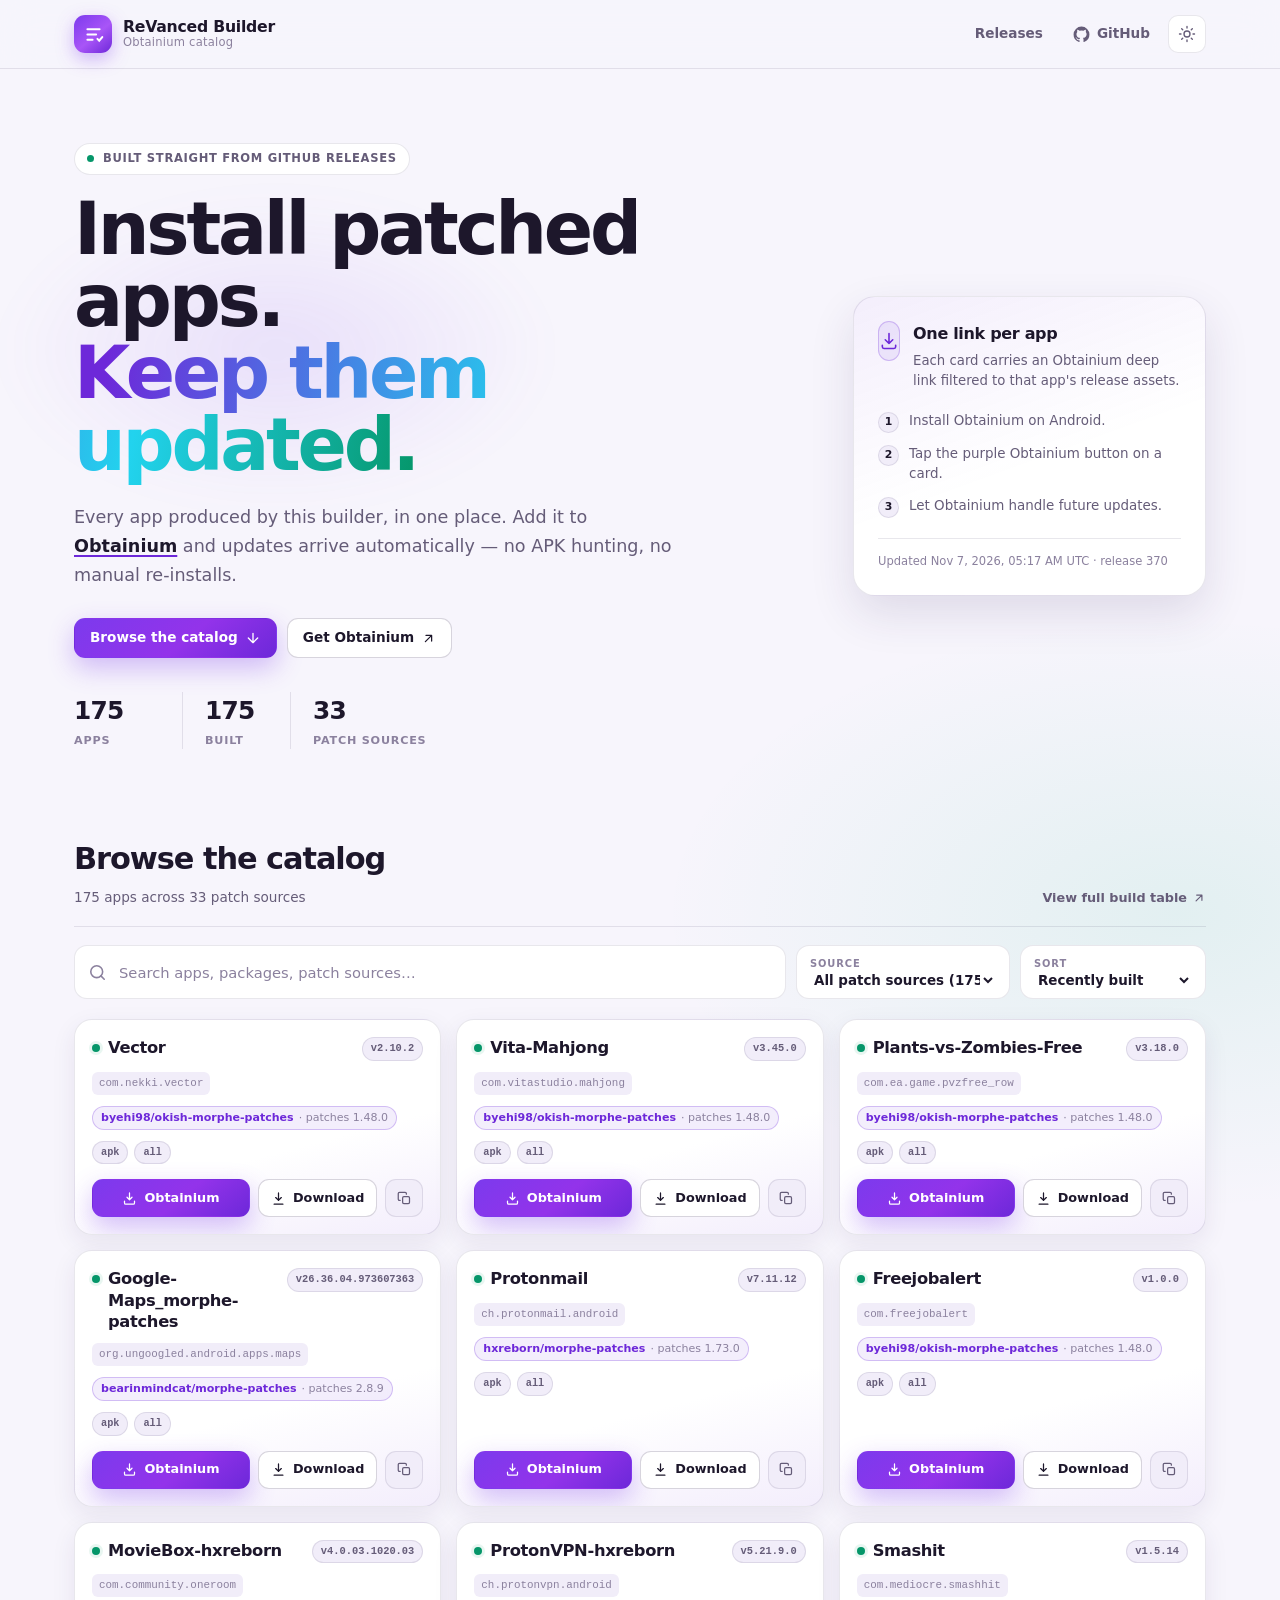
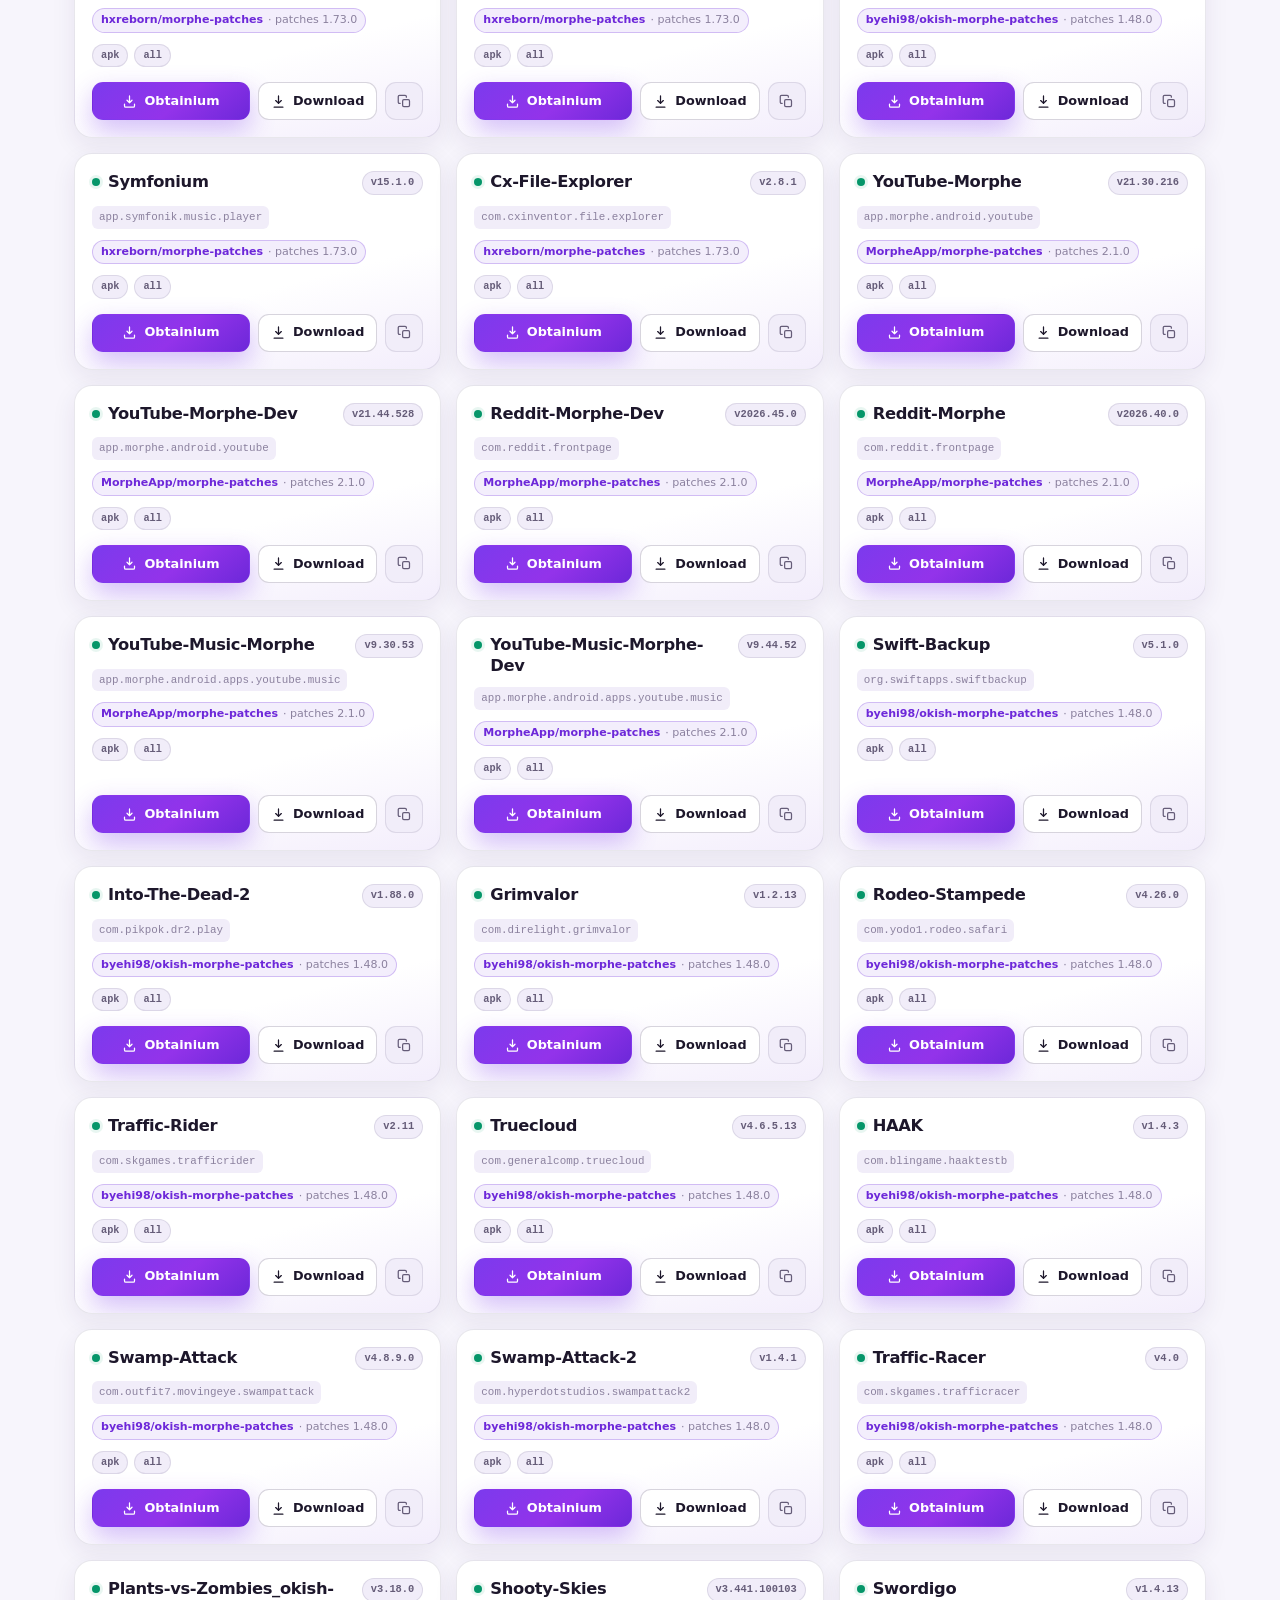
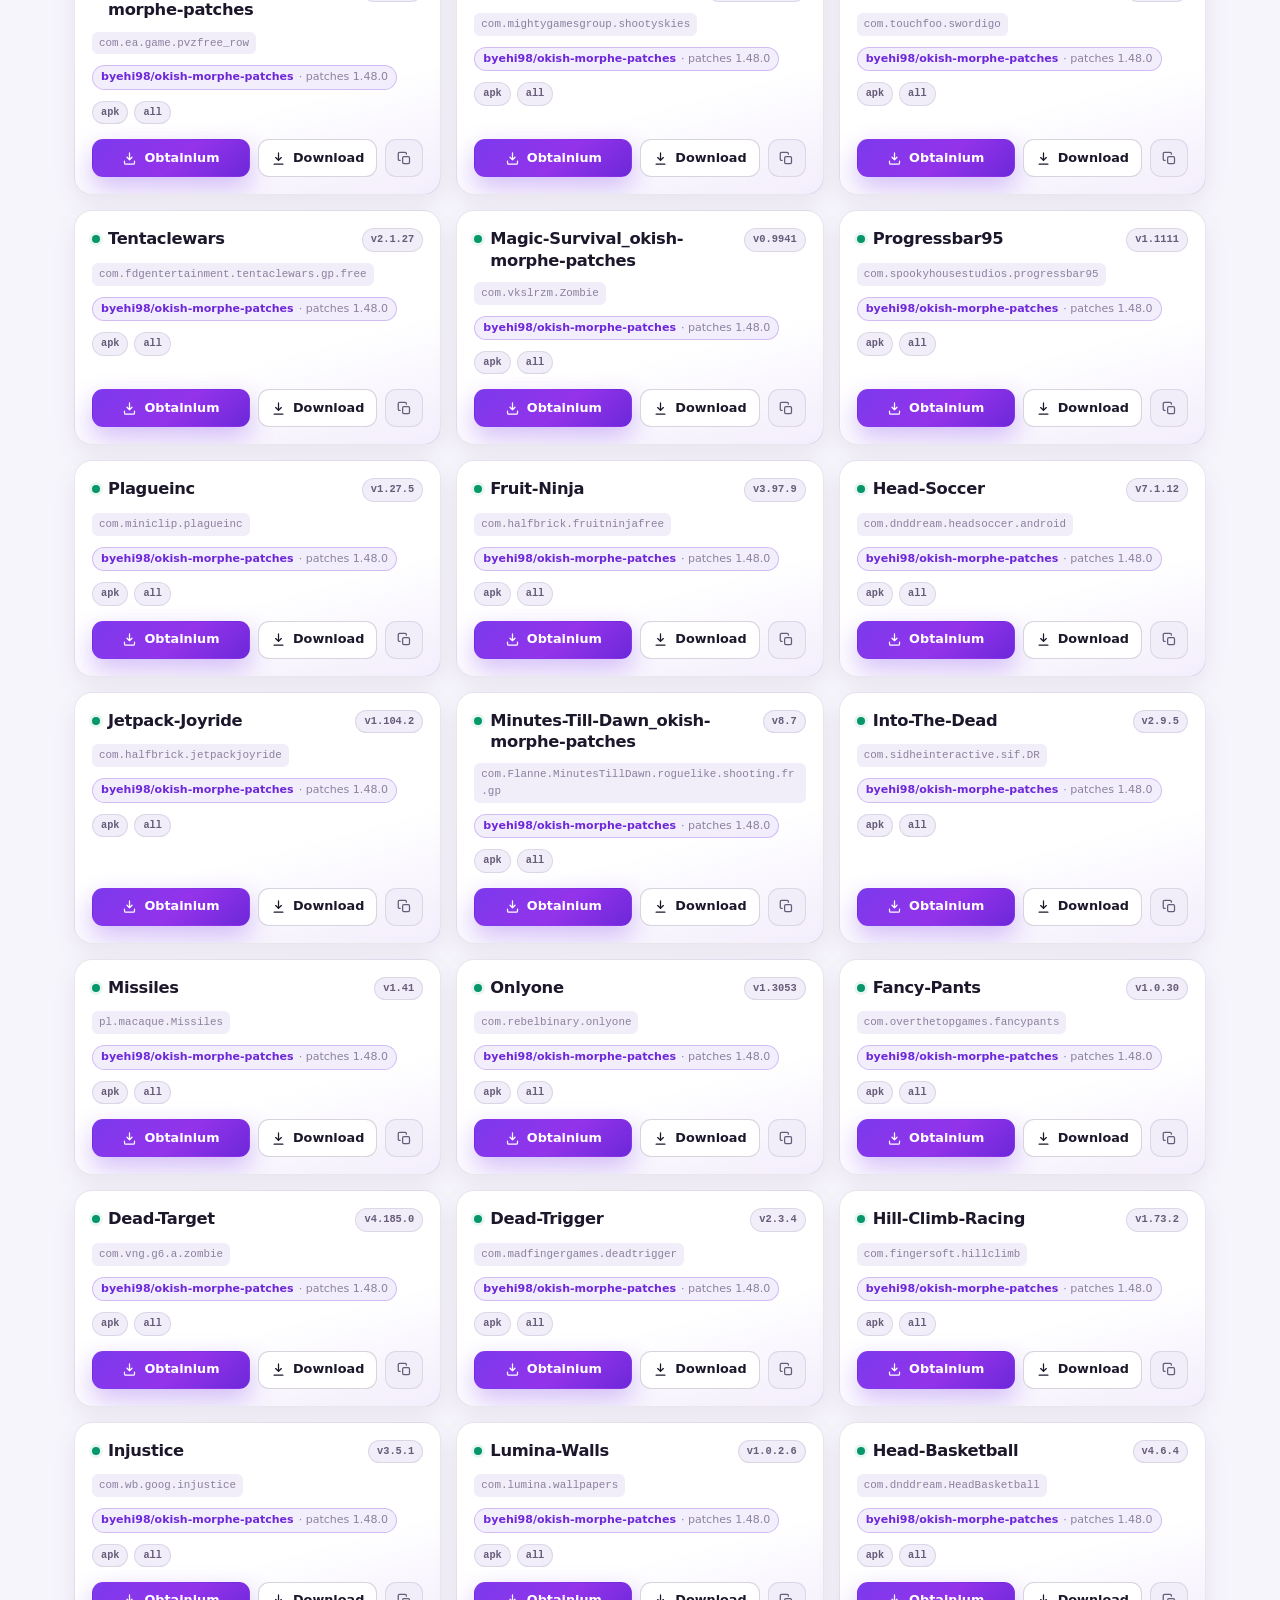
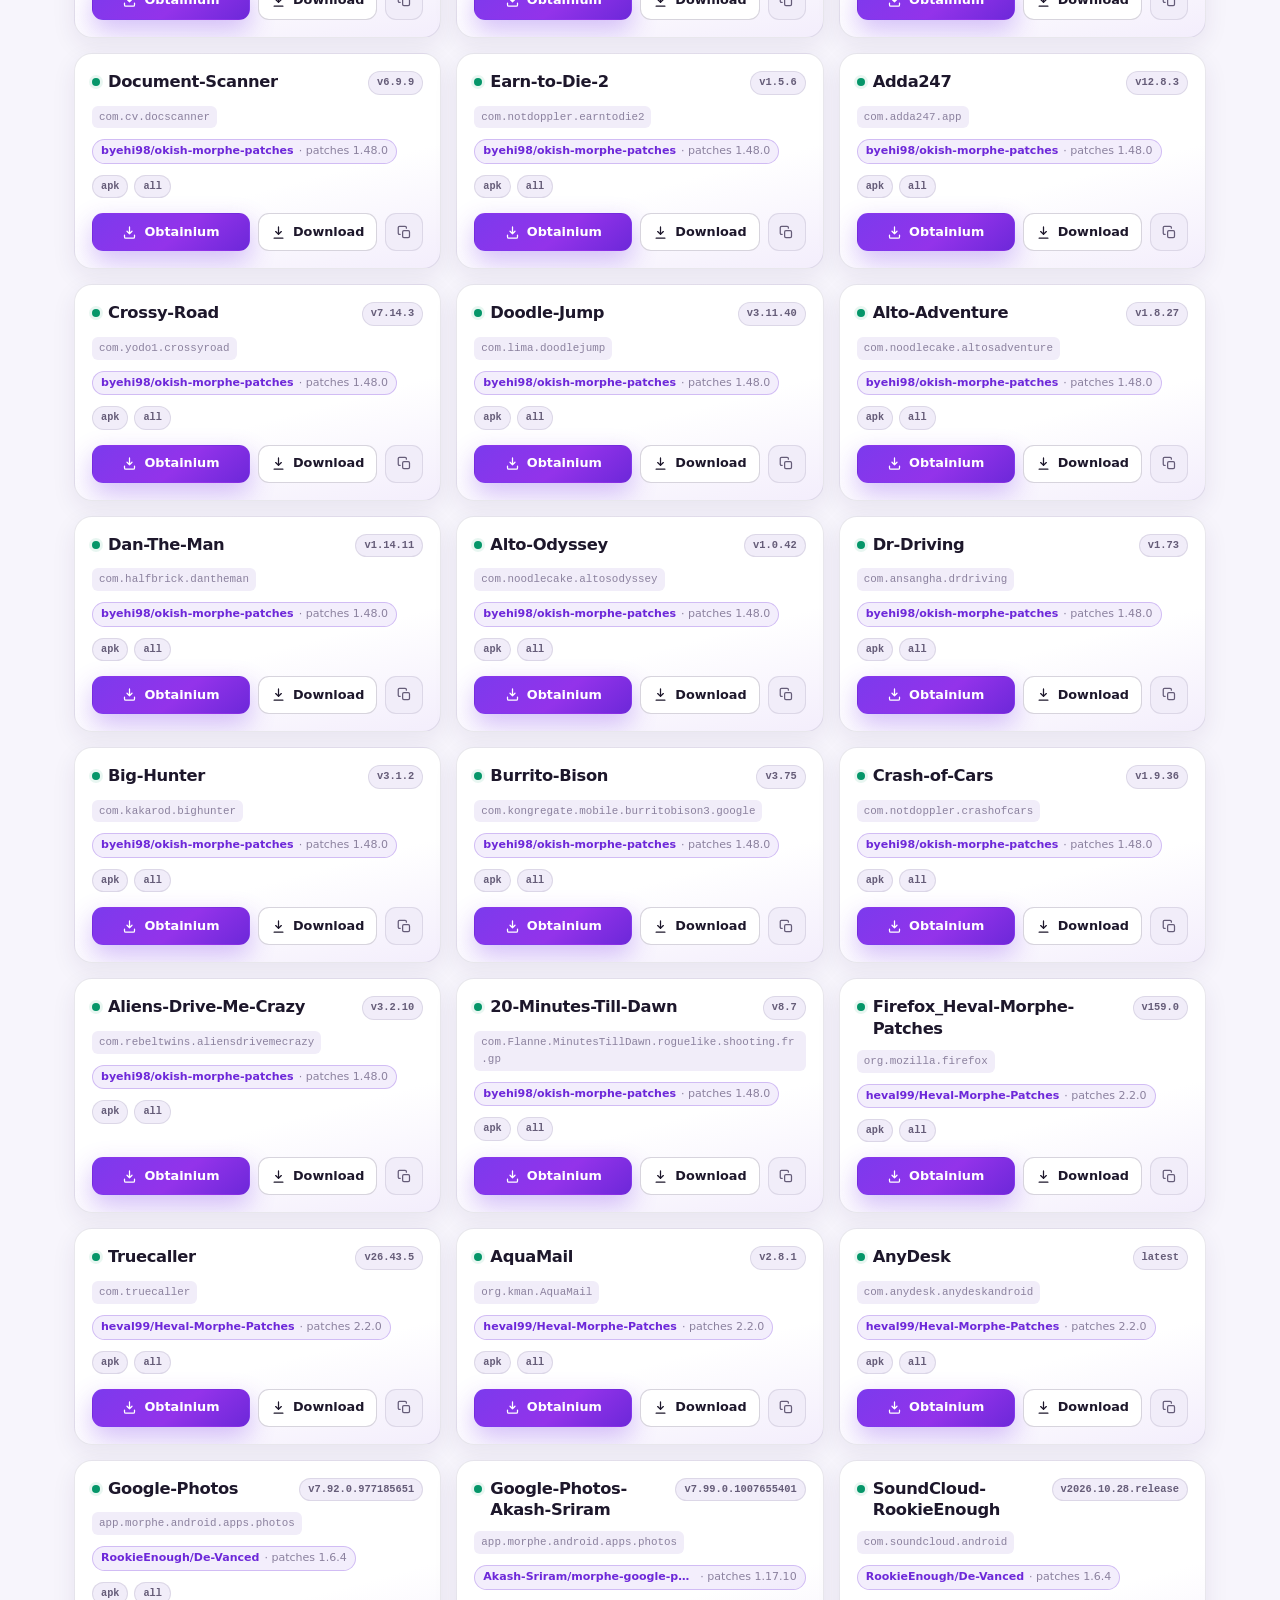
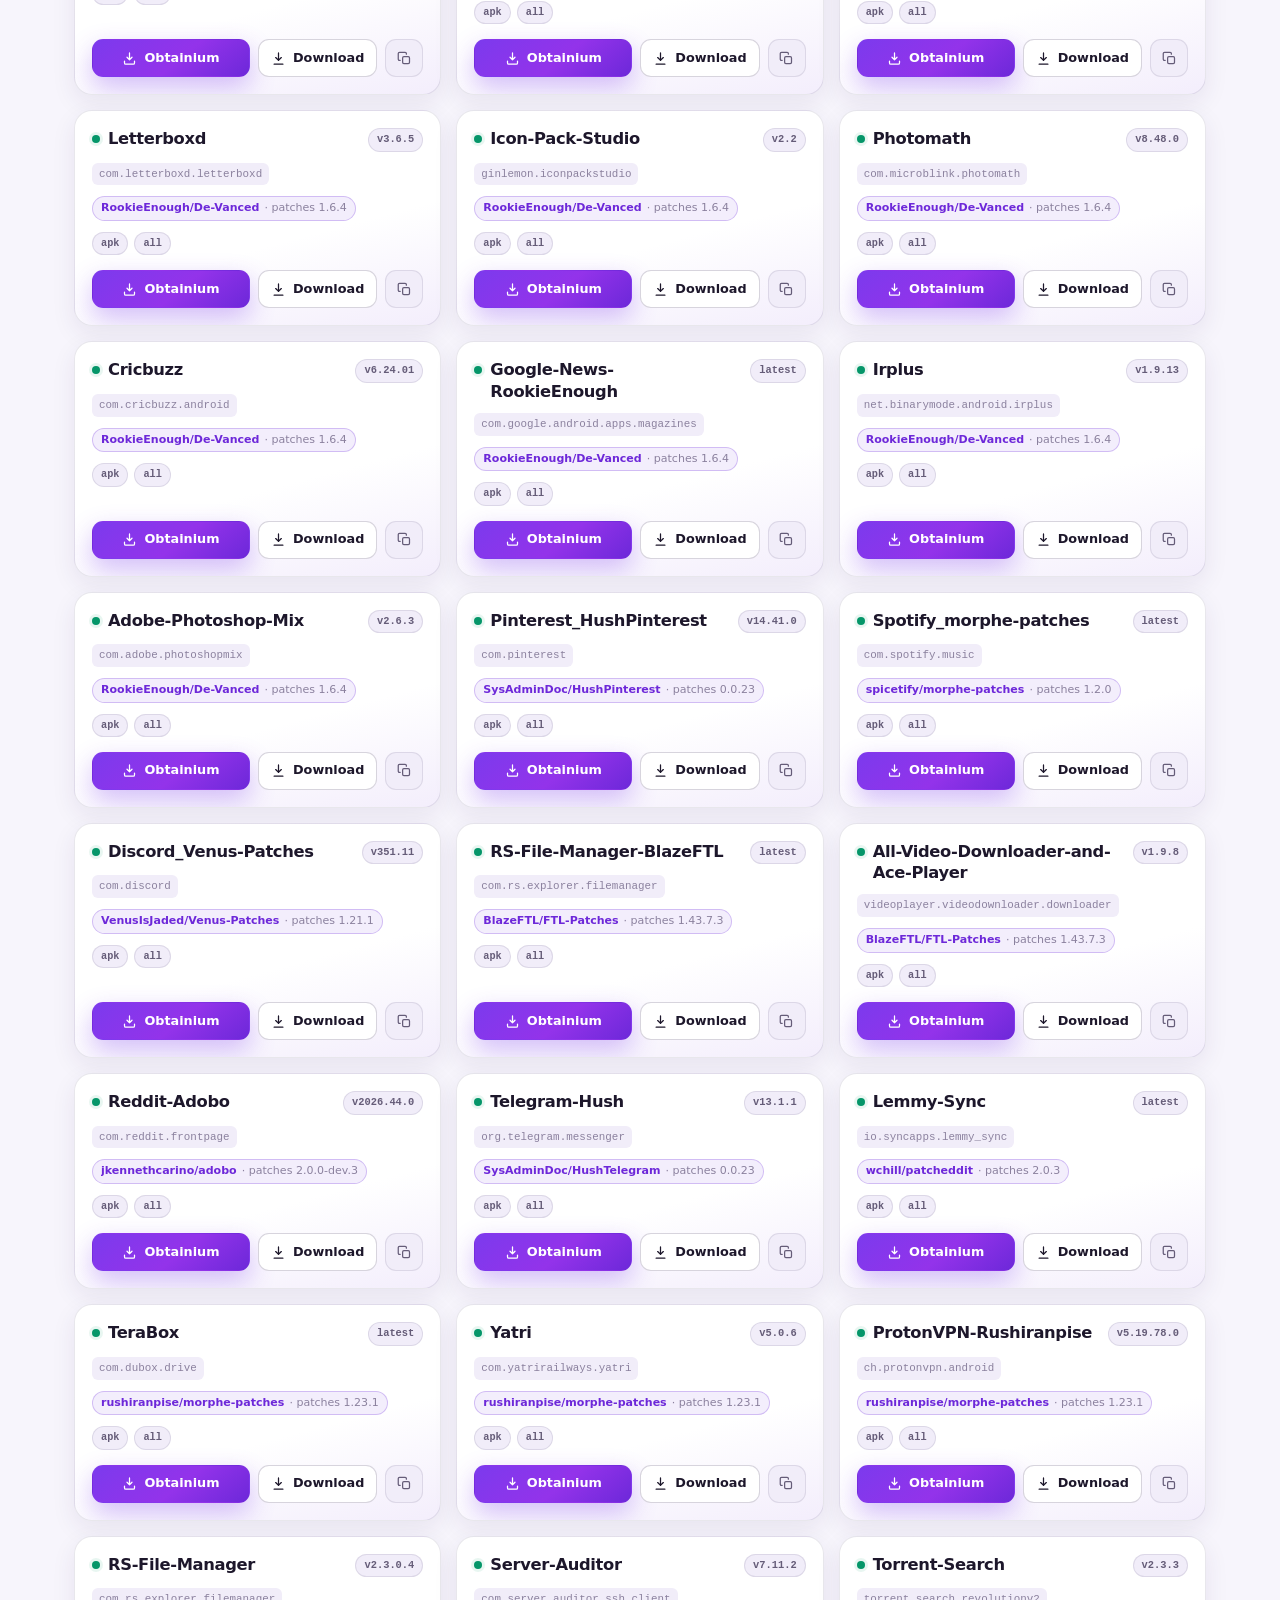
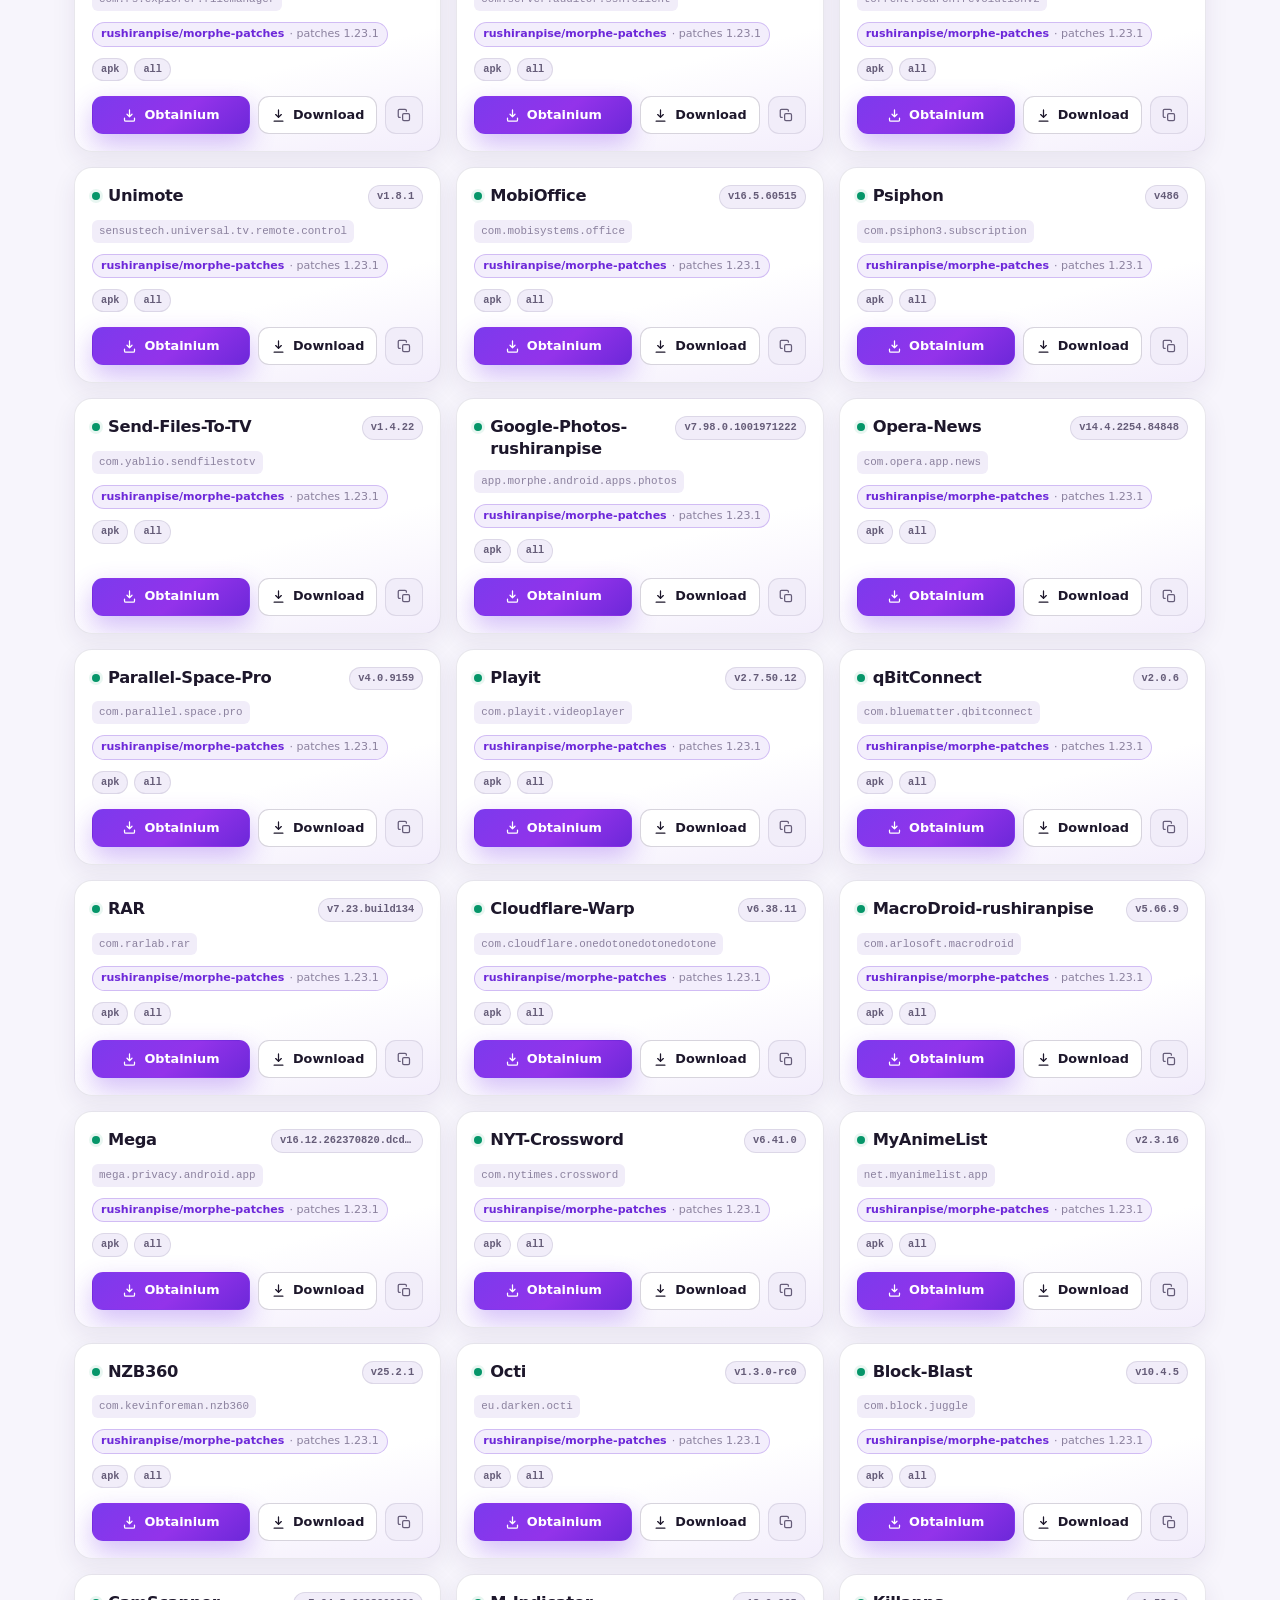
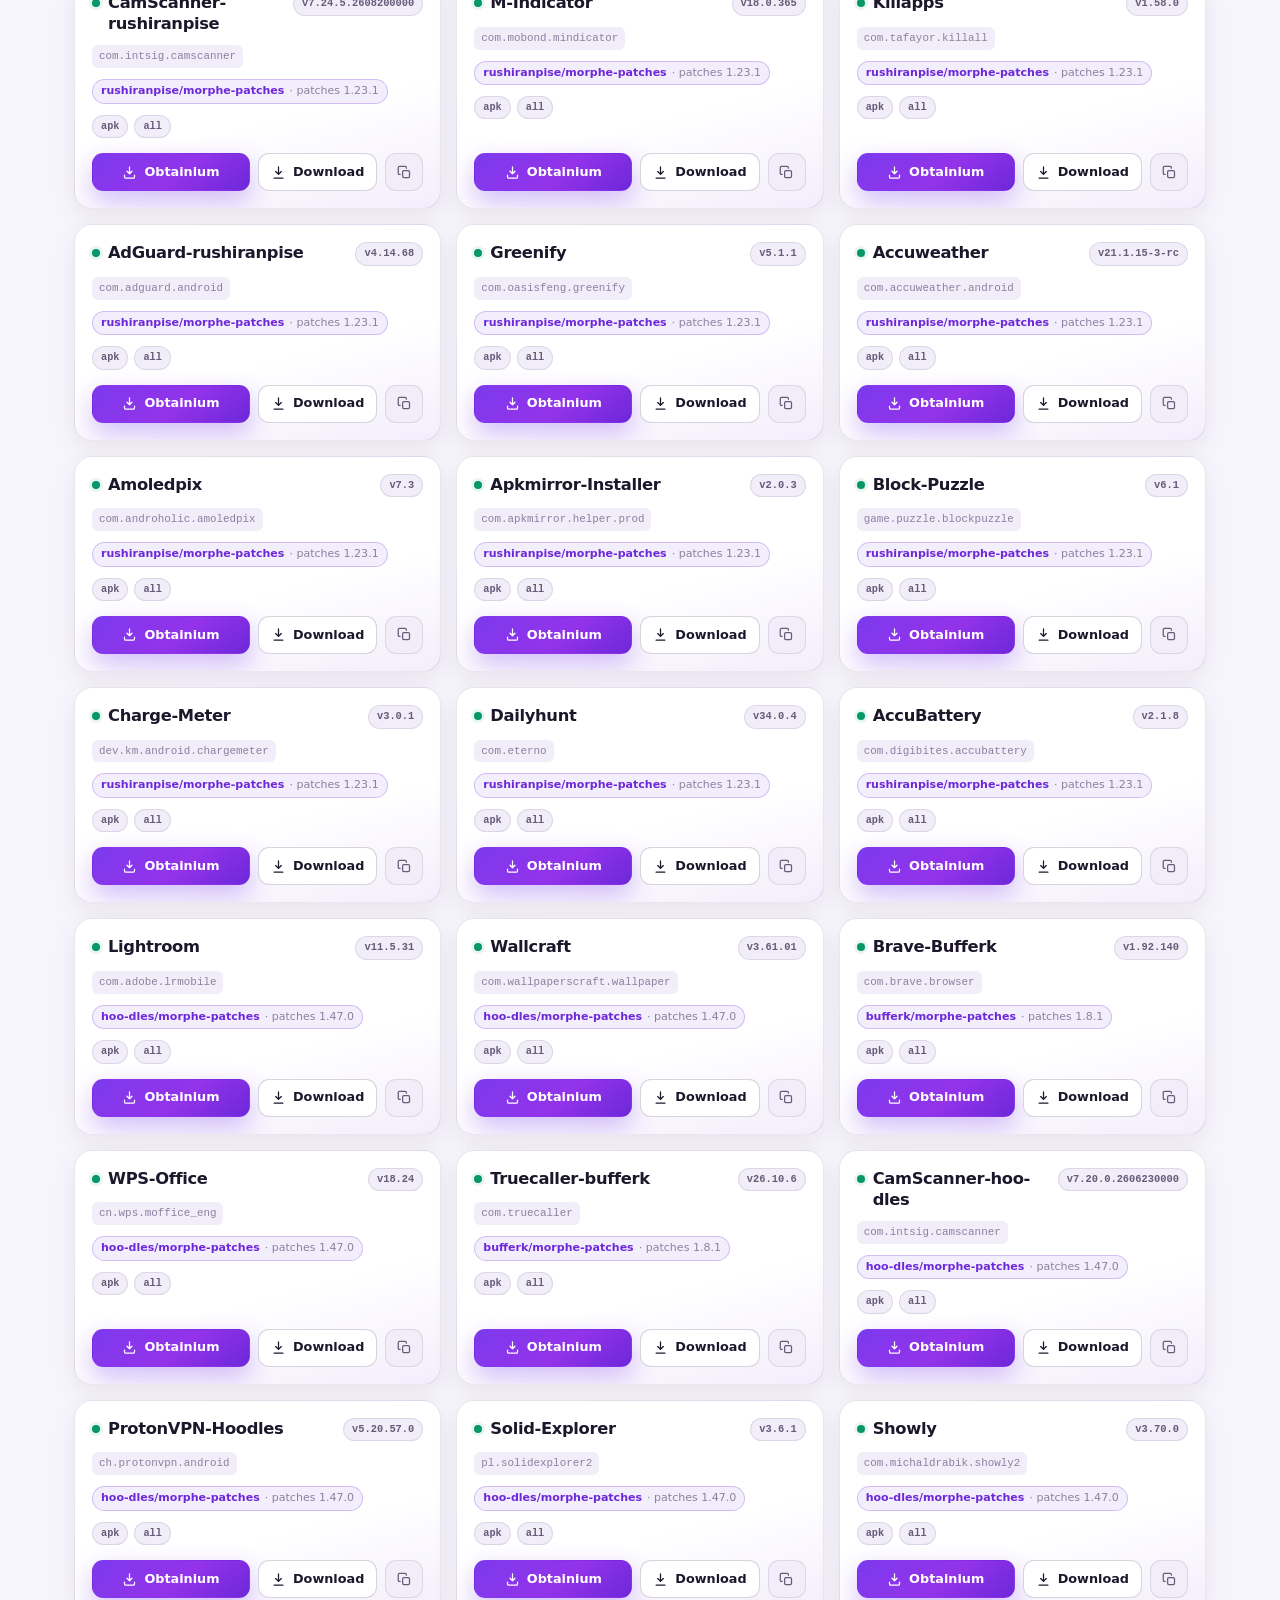
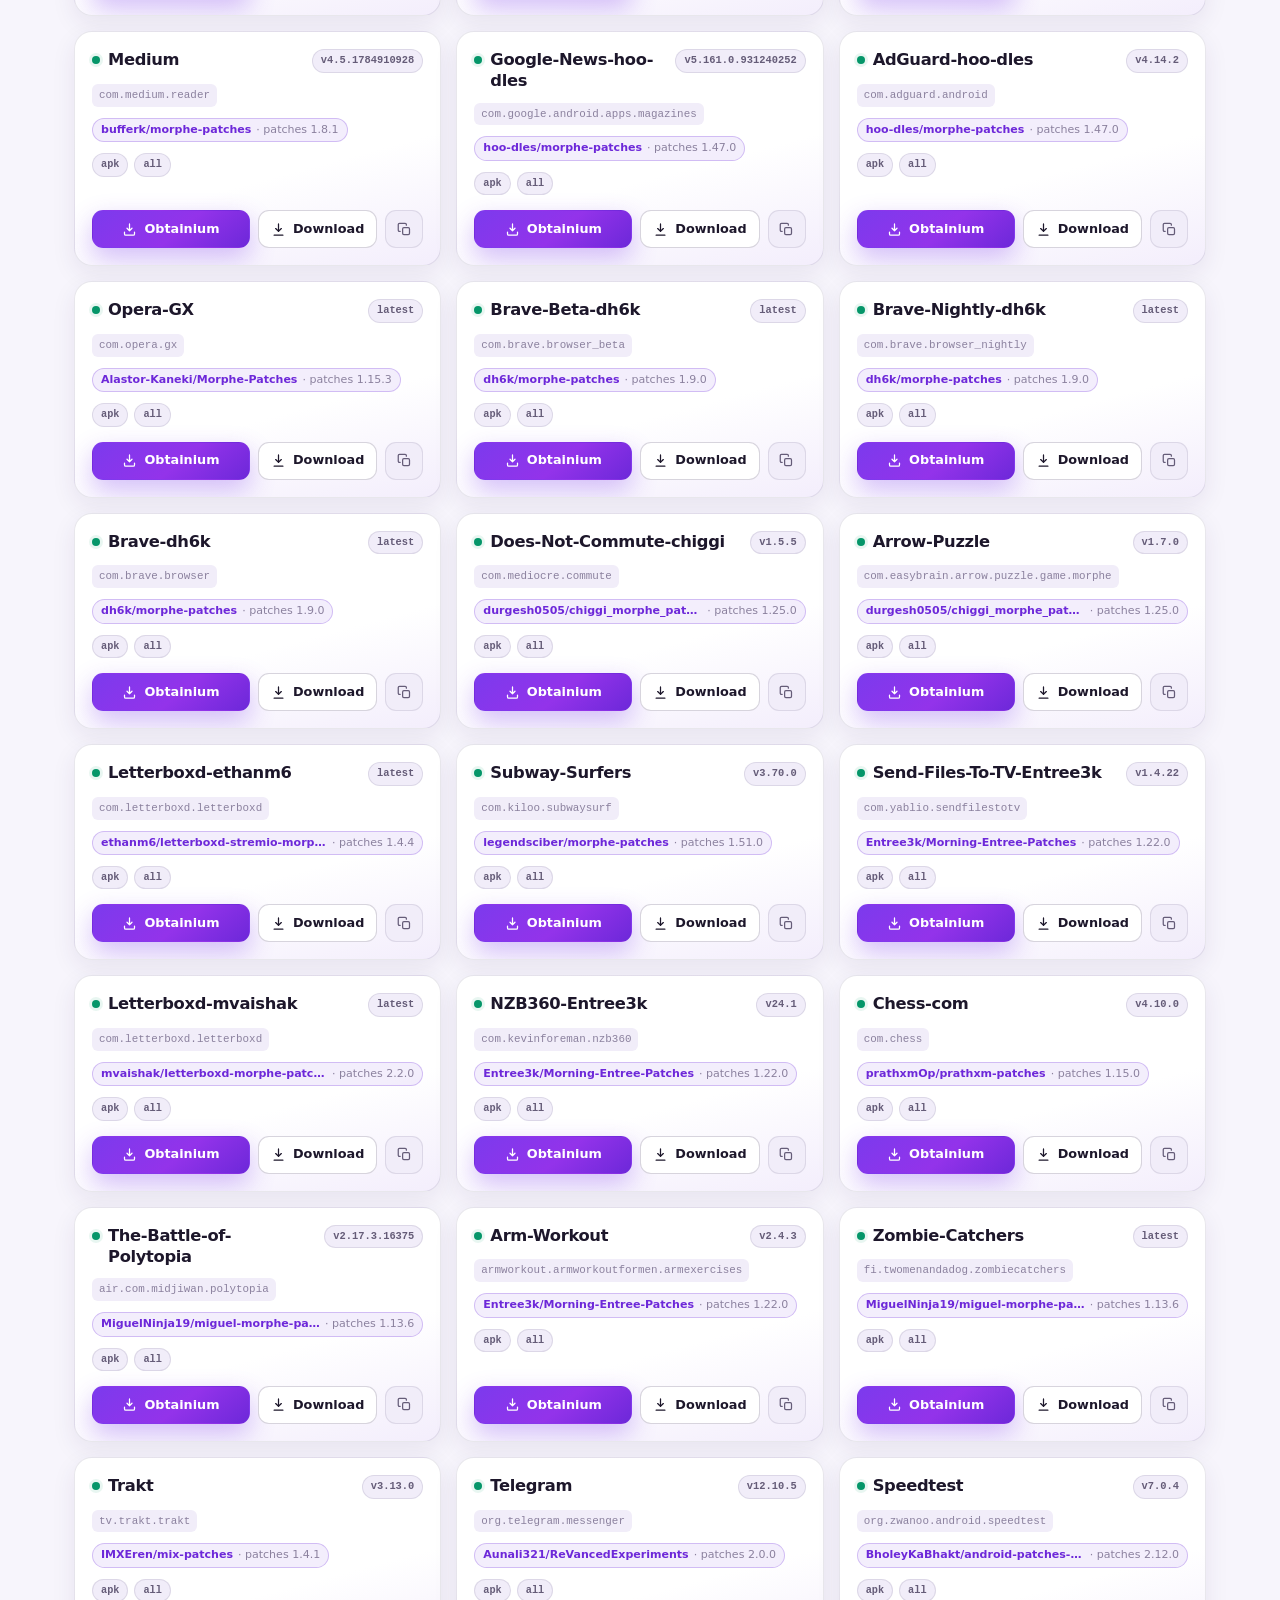
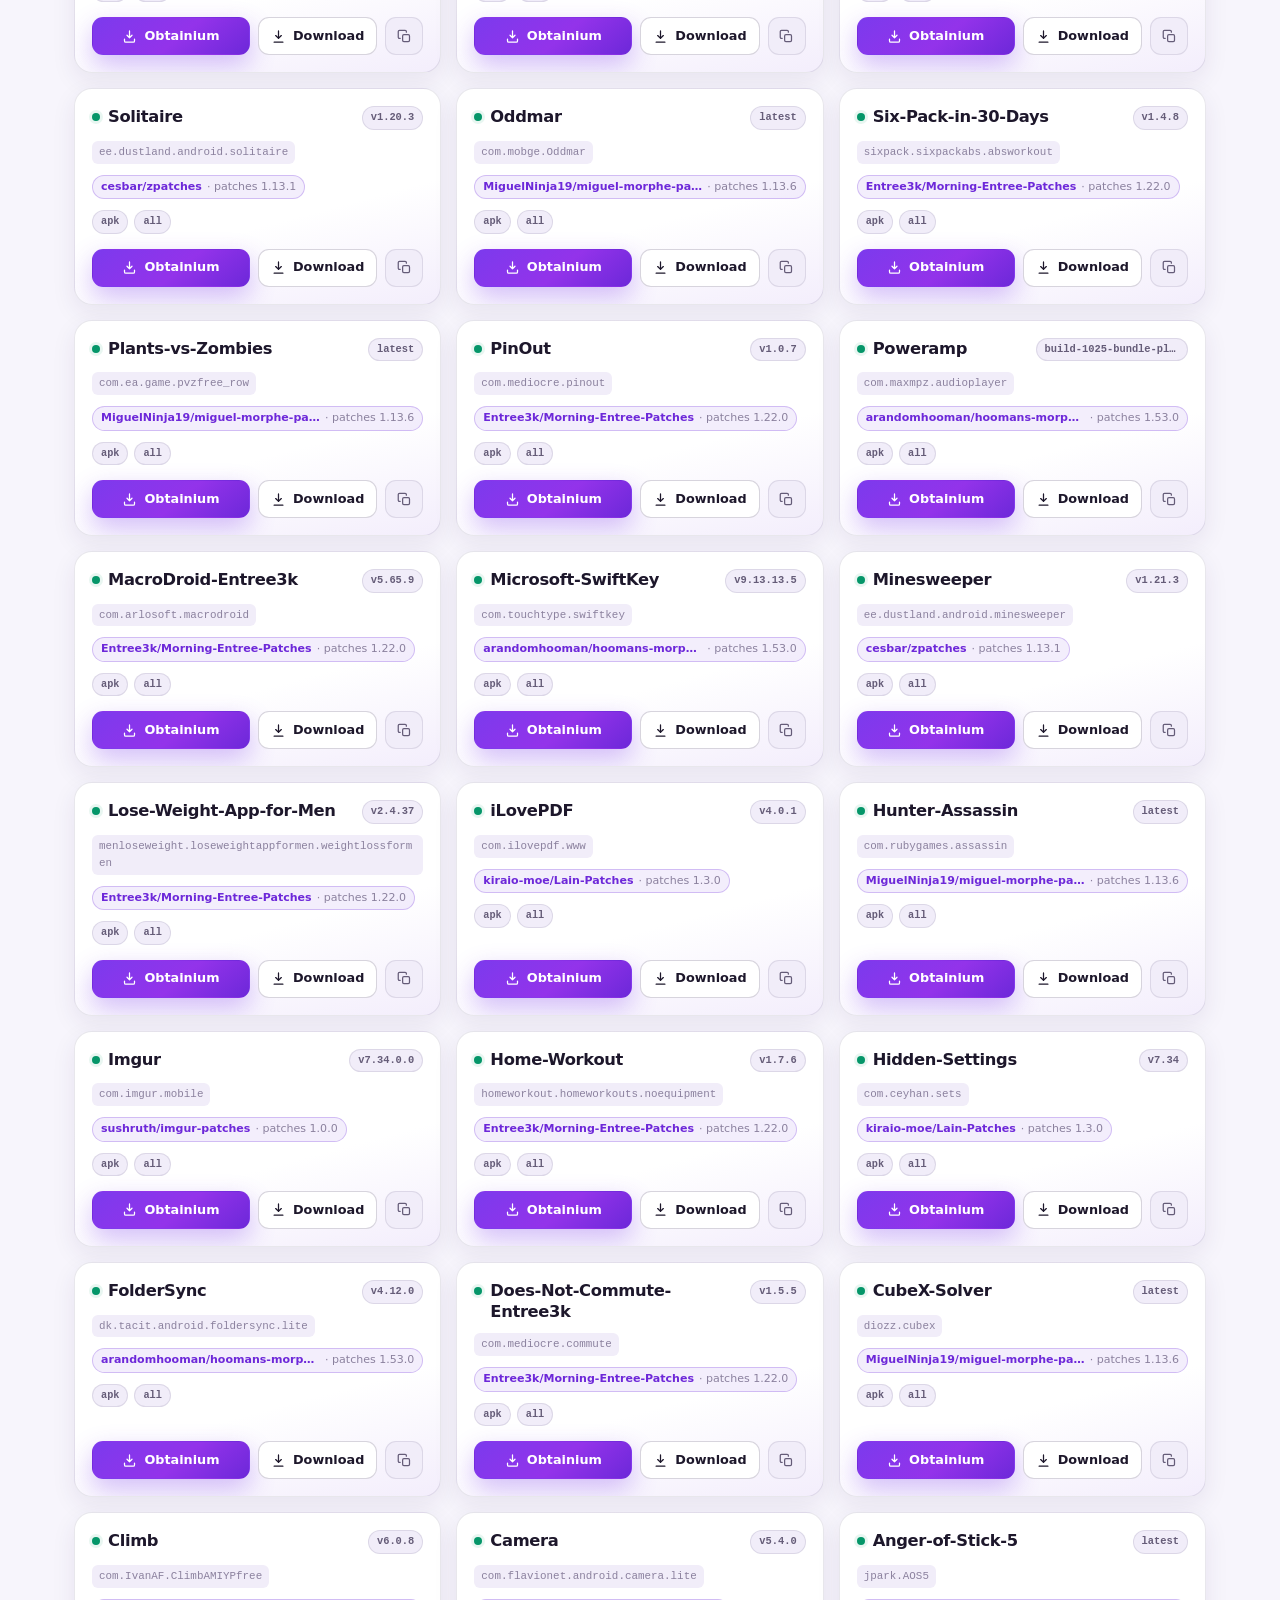
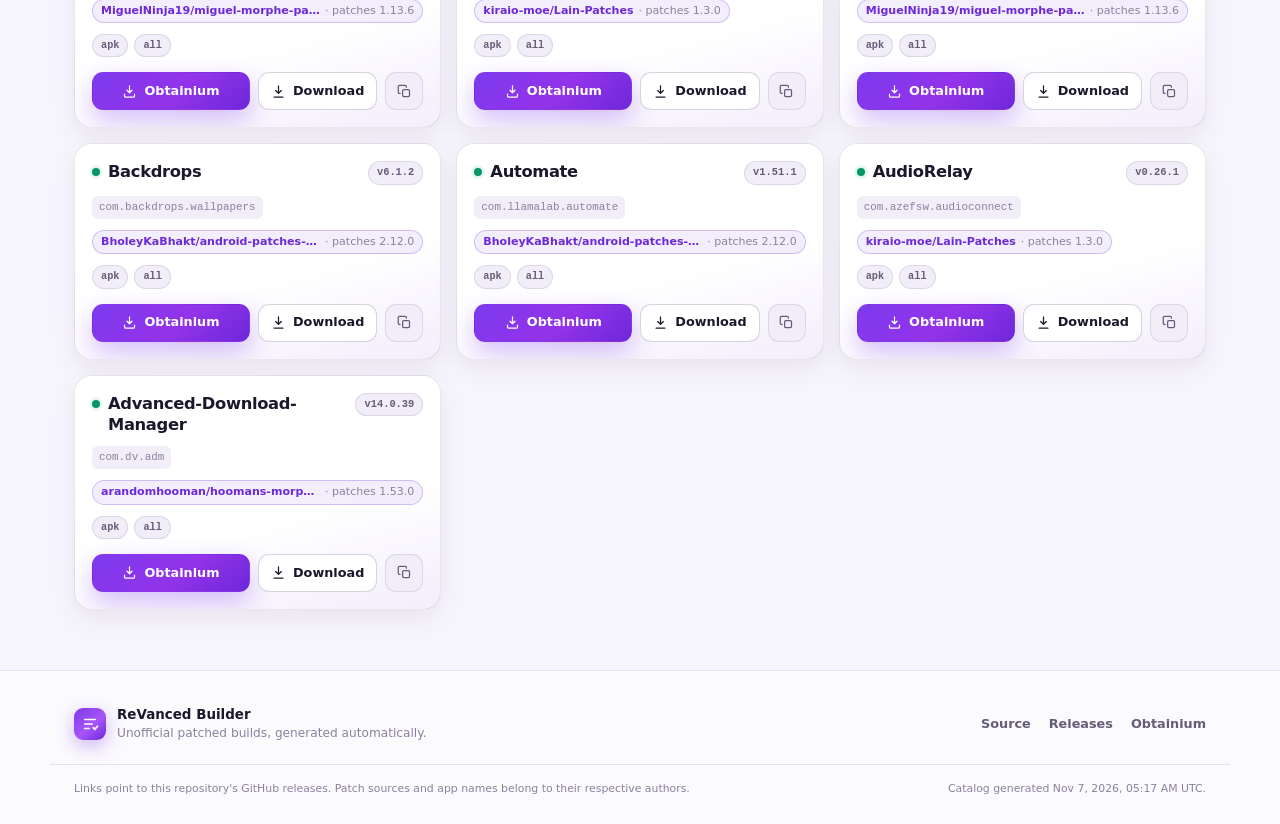
==== site/index.html @ 8cac0755 "feat(site): add Obtainium catalog website Static catalog at https://byehi98.github.io/revanced-build" ====
<!DOCTYPE html>
<html lang="en" data-theme="dark">
<head>
  <meta charset="UTF-8">
  <meta name="viewport" content="width=device-width, initial-scale=1.0">
  <meta name="color-scheme" content="dark light">
  <meta name="theme-color" content="#0d0b14" id="themeColor">
  <meta name="description" content="Browse every app built by this ReVanced builder and install it with a single Obtainium link.">
  <meta property="og:type" content="website">
  <meta property="og:title" content="ReVanced Builder — Obtainium Catalog">
  <meta property="og:description" content="Every patched app built by this project, with one-tap Obtainium install links.">
  <meta property="og:url" content="https://byehi98.github.io/revanced-builder/">
  <meta property="og:image" content="https://byehi98.github.io/revanced-builder/social-preview.svg">
  <meta property="og:image:type" content="image/svg+xml">
  <meta name="twitter:card" content="summary_large_image">
  <meta name="twitter:title" content="ReVanced Builder — Obtainium Catalog">
  <meta name="twitter:description" content="Every patched app built by this project, with one-tap Obtainium install links.">
  <meta name="twitter:image" content="https://byehi98.github.io/revanced-builder/social-preview.svg">
  <title>ReVanced Builder — Obtainium Catalog</title>
  <link rel="icon" href="data:image/svg+xml,%3Csvg xmlns='http://www.w3.org/2000/svg' viewBox='0 0 100 100'%3E%3Crect width='100' height='100' rx='24' fill='%23110f1c'/%3E%3Cpath d='M28 31h44M28 50h31M28 69h21' stroke='%238b5cf6' stroke-width='9' stroke-linecap='round'/%3E%3Ccircle cx='73' cy='67' r='17' fill='%23110f1c' stroke='%2322c55e' stroke-width='6'/%3E%3Cpath d='m66 67 5 5 9-10' fill='none' stroke='%2322c55e' stroke-width='6' stroke-linecap='round' stroke-linejoin='round'/%3E%3C/svg%3E">
  <link rel="stylesheet" href="style.css">
</head>
<body>
  <a class="skip-link" href="#catalog">Skip to catalog</a>

  <header class="site-header">
    <div class="container header-inner">
      <a class="brand" href="./" aria-label="ReVanced Builder home">
        <span class="brand-mark" aria-hidden="true">
          <svg viewBox="0 0 24 24" fill="none" stroke="currentColor" stroke-width="2.2" stroke-linecap="round">
            <path d="M5 6h14M5 12h10M5 18h6"></path>
            <path d="m16.5 17 2 2 3.5-4" stroke-width="2.4"></path>
          </svg>
        </span>
        <span class="brand-text">
          <strong>ReVanced Builder</strong>
          <span>Obtainium catalog</span>
        </span>
      </a>

      <nav class="header-actions" aria-label="Project links">
        <a class="header-link" id="releasesLink" href="https://github.com/byehi98/revanced-builder/releases" target="_blank" rel="noopener">Releases</a>
        <a class="header-link" id="repoLink" href="https://github.com/byehi98/revanced-builder" target="_blank" rel="noopener">
          <svg viewBox="0 0 24 24" aria-hidden="true" width="17" height="17" fill="currentColor">
            <path d="M12 .8A11.2 11.2 0 0 0 .8 12a11.2 11.2 0 0 0 7.65 10.62c.56.1.77-.24.77-.54v-2.1c-3.12.68-3.78-1.32-3.78-1.32-.51-1.3-1.25-1.65-1.25-1.65-1.02-.7.08-.68.08-.68 1.13.08 1.72 1.16 1.72 1.16 1 1.72 2.64 1.22 3.29.94.1-.73.39-1.23.71-1.51-2.49-.28-5.1-1.24-5.1-5.52 0-1.22.44-2.22 1.16-3-.12-.28-.5-1.42.11-2.95 0 0 .94-.3 3.08 1.14a10.7 10.7 0 0 1 5.6 0c2.14-1.44 3.08-1.14 3.08-1.14.61 1.53.23 2.67.11 2.95.72.78 1.16 1.78 1.16 3 0 4.29-2.62 5.23-5.12 5.51.4.35.76 1.03.76 2.08v3.08c0 .3.2.65.78.54A11.2 11.2 0 0 0 23.2 12 11.2 11.2 0 0 0 12 .8Z"></path>
          </svg>
          <span>GitHub</span>
        </a>
        <button class="icon-btn theme-toggle" id="themeToggle" type="button" aria-label="Switch to light theme" title="Switch theme">
          <svg class="icon-sun" viewBox="0 0 24 24" width="18" height="18" fill="none" stroke="currentColor" stroke-width="1.8" stroke-linecap="round" aria-hidden="true">
            <circle cx="12" cy="12" r="4"></circle>
            <path d="M12 2v2M12 20v2M2 12h2M20 12h2M4.9 4.9l1.4 1.4M17.7 17.7l1.4 1.4M19.1 4.9l-1.4 1.4M6.3 17.7l-1.4 1.4"></path>
          </svg>
          <svg class="icon-moon" viewBox="0 0 24 24" width="18" height="18" fill="none" stroke="currentColor" stroke-width="1.8" stroke-linecap="round" stroke-linejoin="round" aria-hidden="true">
            <path d="M21 12.8A8.5 8.5 0 1 1 11.2 3 7 7 0 0 0 21 12.8Z"></path>
          </svg>
        </button>
      </nav>
    </div>
  </header>

  <main>
    <section class="hero container">
      <div class="hero-glow" aria-hidden="true"></div>
      <div class="hero-copy">
        <p class="eyebrow"><span class="pulse" aria-hidden="true"></span> Built straight from GitHub releases</p>
        <h1>Install patched apps.<br><span>Keep them updated.</span></h1>
        <p class="lede">
          Every app produced by this builder, in one place. Add it to
          <a href="https://obtainium.imranr.dev/" target="_blank" rel="noopener">Obtainium</a>
          and updates arrive automatically — no APK hunting, no manual re-installs.
        </p>
        <div class="hero-actions">
          <a class="btn btn-primary" href="#catalog">
            Browse the catalog
            <svg viewBox="0 0 24 24" width="16" height="16" fill="none" stroke="currentColor" stroke-width="2" stroke-linecap="round" stroke-linejoin="round" aria-hidden="true">
              <path d="M12 5v14M19 12l-7 7-7-7"></path>
            </svg>
          </a>
          <a class="btn btn-ghost" href="https://github.com/ImranR98/Obtainium" target="_blank" rel="noopener">
            Get Obtainium
            <svg viewBox="0 0 24 24" width="15" height="15" fill="none" stroke="currentColor" stroke-width="2" stroke-linecap="round" stroke-linejoin="round" aria-hidden="true">
              <path d="M7 17 17 7M8 7h9v9"></path>
            </svg>
          </a>
        </div>
        <dl class="stats" aria-label="Catalog statistics">
          <div class="stat">
            <dt>Apps</dt>
            <dd id="statApps">—</dd>
          </div>
          <div class="stat">
            <dt>Built</dt>
            <dd id="statBuilt">—</dd>
          </div>
          <div class="stat">
            <dt>Patch sources</dt>
            <dd id="statSources">—</dd>
          </div>
        </dl>
      </div>

      <aside class="hero-card" aria-label="How it works">
        <div class="hero-card-top">
          <span class="mini-icon" aria-hidden="true">
            <svg viewBox="0 0 24 24" width="20" height="20" fill="none" stroke="currentColor" stroke-width="1.9" stroke-linecap="round" stroke-linejoin="round">
              <path d="M12 3v12m0 0 4.5-4.5M12 15l-4.5-4.5"></path>
              <path d="M4 17v2a2 2 0 0 0 2 2h12a2 2 0 0 0 2-2v-2"></path>
            </svg>
          </span>
          <div>
            <h2>One link per app</h2>
            <p>Each card carries an Obtainium deep link filtered to that app's release assets.</p>
          </div>
        </div>
        <ol class="steps">
          <li><span>1</span> Install Obtainium on Android.</li>
          <li><span>2</span> Tap the purple Obtainium button on a card.</li>
          <li><span>3</span> Let Obtainium handle future updates.</li>
        </ol>
        <p class="hero-card-note" id="updatedNote">Reading the latest build data…</p>
      </aside>
    </section>

    <section class="catalog container" id="catalog">
      <div class="catalog-head">
        <div>
          <h2>Browse the catalog</h2>
          <p class="result-count" id="resultCount" aria-live="polite">Loading apps…</p>
        </div>
        <a class="text-link" id="readmeLink" href="https://github.com/byehi98/revanced-builder#build-status" target="_blank" rel="noopener">
          View full build table
          <svg viewBox="0 0 24 24" width="14" height="14" fill="none" stroke="currentColor" stroke-width="2" stroke-linecap="round" stroke-linejoin="round" aria-hidden="true">
            <path d="M7 17 17 7M8 7h9v9"></path>
          </svg>
        </a>
      </div>

      <div class="search-row">
        <label class="search-field" for="searchInput">
          <svg viewBox="0 0 24 24" width="19" height="19" fill="none" stroke="currentColor" stroke-width="2" stroke-linecap="round" aria-hidden="true">
            <circle cx="11" cy="11" r="7.5"></circle>
            <path d="m20.5 20.5-4.2-4.2"></path>
          </svg>
          <input id="searchInput" type="search" placeholder="Search apps, packages, patch sources…" autocomplete="off" spellcheck="false">
          <button class="clear-btn" id="searchClear" type="button" aria-label="Clear search" hidden>
            <svg viewBox="0 0 24 24" width="15" height="15" fill="none" stroke="currentColor" stroke-width="2.2" stroke-linecap="round" aria-hidden="true">
              <path d="m7 7 10 10M17 7 7 17"></path>
            </svg>
          </button>
        </label>

        <label class="select-field" for="sourceFilter">
          <span>Source</span>
          <select id="sourceFilter">
            <option value="all">All patch sources</option>
          </select>
        </label>

        <label class="select-field" for="sortSelect">
          <span>Sort</span>
          <select id="sortSelect">
            <option value="recent">Recently built</option>
            <option value="name">Name A–Z</option>
            <option value="source">Patch source</option>
            <option value="downloads">Downloads</option>
          </select>
        </label>
      </div>

      <div class="catalog-status" id="catalogStatus" hidden>
        <span class="spinner" aria-hidden="true"></span>
        <span>Loading the catalog…</span>
      </div>

      <div class="app-grid" id="appGrid" aria-busy="true"></div>

      <div class="empty-state" id="emptyState" hidden>
        <span class="empty-icon" aria-hidden="true">
          <svg viewBox="0 0 24 24" width="28" height="28" fill="none" stroke="currentColor" stroke-width="1.7" stroke-linecap="round" stroke-linejoin="round">
            <circle cx="11" cy="11" r="7.5"></circle>
            <path d="m20.5 20.5-4.2-4.2"></path>
          </svg>
        </span>
        <h3>No apps match that search</h3>
        <p>Try a different name, package ID, or patch source.</p>
        <button class="btn btn-ghost" id="clearFilters" type="button">Clear filters</button>
      </div>
    </section>
  </main>

  <footer class="site-footer">
    <div class="container footer-inner">
      <div class="footer-brand">
        <span class="brand-mark small" aria-hidden="true">
          <svg viewBox="0 0 24 24" fill="none" stroke="currentColor" stroke-width="2.2" stroke-linecap="round">
            <path d="M5 6h14M5 12h10M5 18h6"></path>
            <path d="m16.5 17 2 2 3.5-4" stroke-width="2.4"></path>
          </svg>
        </span>
        <p>
          <strong>ReVanced Builder</strong><br>
          Unofficial patched builds, generated automatically.
        </p>
      </div>
      <nav class="footer-links" aria-label="Footer links">
        <a href="https://github.com/byehi98/revanced-builder" target="_blank" rel="noopener">Source</a>
        <a href="https://github.com/byehi98/revanced-builder/releases" target="_blank" rel="noopener">Releases</a>
        <a href="https://github.com/ImranR98/Obtainium" target="_blank" rel="noopener">Obtainium</a>
      </nav>
    </div>
    <div class="container footer-note">
      <p>Links point to this repository's GitHub releases. Patch sources and app names belong to their respective authors.</p>
      <p id="footerUpdated"></p>
    </div>
  </footer>

  <div class="toast" id="toast" role="status" aria-live="polite"></div>

  <script src="app.js"></script>
</body>
</html>
---- site/style.css ----
/* ------------------------------------------------------------------------- */
/* tokens                                                                     */
/* ------------------------------------------------------------------------- */

:root {
  --bg: #0b0912;
  --bg-glow-a: rgba(124, 58, 237, 0.18);
  --bg-glow-b: rgba(16, 185, 129, 0.10);
  --surface: #14111f;
  --surface-2: #1b1729;
  --surface-3: #221d34;
  --border: rgba(255, 255, 255, 0.085);
  --border-strong: rgba(255, 255, 255, 0.16);
  --text: #f5f3fb;
  --muted: #a79fba;
  --faint: #7d748f;
  --accent: #8b5cf6;
  --accent-strong: #b49cff;
  --accent-soft: rgba(139, 92, 246, 0.15);
  --accent-border: rgba(139, 92, 246, 0.38);
  --green: #34d399;
  --green-soft: rgba(52, 211, 153, 0.12);
  --green-border: rgba(52, 211, 153, 0.28);
  --red: #fb7185;
  --amber: #fbbf24;
  --shadow: 0 18px 45px rgba(0, 0, 0, 0.35);
  --shadow-soft: 0 8px 24px rgba(0, 0, 0, 0.22);
  --radius: 18px;
  --radius-sm: 11px;
  --font: "Inter", ui-sans-serif, system-ui, -apple-system, BlinkMacSystemFont, "Segoe UI", Roboto, "Helvetica Neue", Arial, sans-serif;
  --mono: "Geist Mono", ui-monospace, SFMono-Regular, Menlo, Consolas, "Liberation Mono", monospace;
}

html[data-theme="light"] {
  --bg: #f7f5fc;
  --bg-glow-a: rgba(124, 58, 237, 0.11);
  --bg-glow-b: rgba(16, 185, 129, 0.09);
  --surface: #ffffff;
  --surface-2: #f1edf9;
  --surface-3: #e9e3f5;
  --border: rgba(35, 20, 70, 0.10);
  --border-strong: rgba(35, 20, 70, 0.18);
  --text: #1d172b;
  --muted: #655c78;
  --faint: #8b819e;
  --accent: #6d28d9;
  --accent-strong: #6d28d9;
  --accent-soft: rgba(109, 40, 217, 0.08);
  --accent-border: rgba(109, 40, 217, 0.25);
  --green: #059669;
  --green-soft: rgba(5, 150, 105, 0.09);
  --green-border: rgba(5, 150, 105, 0.22);
  --red: #e11d48;
  --amber: #b45309;
  --shadow: 0 18px 45px rgba(48, 29, 90, 0.12);
  --shadow-soft: 0 8px 24px rgba(48, 29, 90, 0.08);
}

/* ------------------------------------------------------------------------- */
/* base                                                                       */
/* ------------------------------------------------------------------------- */

*,
*::before,
*::after {
  box-sizing: border-box;
}

[hidden] {
  display: none !important;
}

html {
  scroll-behavior: smooth;
  -webkit-text-size-adjust: 100%;
}

body {
  margin: 0;
  min-height: 100vh;
  background:
    radial-gradient(60rem 34rem at 12% -8%, var(--bg-glow-a), transparent 65%),
    radial-gradient(52rem 30rem at 92% 6%, var(--bg-glow-b), transparent 62%),
    var(--bg);
  color: var(--text);
  font-family: var(--font);
  font-size: 15px;
  line-height: 1.55;
  -webkit-font-smoothing: antialiased;
  text-rendering: optimizeLegibility;
}

a {
  color: var(--accent-strong);
  text-decoration: none;
}

a:hover {
  text-decoration: underline;
  text-underline-offset: 3px;
}

button,
input,
select {
  font: inherit;
  color: inherit;
}

button {
  cursor: pointer;
}

svg {
  flex: none;
}

::selection {
  background: var(--accent);
  color: #fff;
}

:focus-visible {
  outline: 2px solid var(--accent-strong);
  outline-offset: 2px;
}

.container {
  width: 100%;
  max-width: 1180px;
  margin-inline: auto;
  padding-inline: 24px;
}

.skip-link {
  position: absolute;
  left: 16px;
  top: -60px;
  z-index: 100;
  padding: 10px 16px;
  border-radius: 10px;
  background: var(--accent);
  color: #fff;
  font-weight: 600;
  transition: top 0.15s ease;
}

.skip-link:focus {
  top: 14px;
  text-decoration: none;
}

/* ------------------------------------------------------------------------- */
/* header                                                                     */
/* ------------------------------------------------------------------------- */

.site-header {
  position: sticky;
  top: 0;
  z-index: 40;
  border-bottom: 1px solid var(--border);
  background: color-mix(in srgb, var(--bg) 78%, transparent);
  backdrop-filter: blur(18px) saturate(140%);
  -webkit-backdrop-filter: blur(18px) saturate(140%);
}

.header-inner {
  display: flex;
  align-items: center;
  justify-content: space-between;
  gap: 18px;
  min-height: 68px;
}

.brand {
  display: inline-flex;
  align-items: center;
  gap: 11px;
  color: var(--text);
  text-decoration: none;
}

.brand:hover {
  text-decoration: none;
}

.brand-mark {
  display: grid;
  place-items: center;
  width: 38px;
  height: 38px;
  border-radius: 11px;
  color: #fff;
  background: linear-gradient(140deg, #7c3aed, #a855f7 55%, #6d28d9);
  box-shadow: 0 6px 18px rgba(124, 58, 237, 0.35);
}

.brand-mark svg {
  width: 21px;
  height: 21px;
}

.brand-mark.small {
  width: 32px;
  height: 32px;
  border-radius: 9px;
}

.brand-mark.small svg {
  width: 18px;
  height: 18px;
}

.brand-text {
  display: flex;
  flex-direction: column;
  line-height: 1.15;
}

.brand-text strong {
  font-size: 0.98rem;
  letter-spacing: -0.015em;
}

.brand-text span {
  color: var(--faint);
  font-size: 0.72rem;
  font-weight: 500;
  letter-spacing: 0.02em;
}

.header-actions {
  display: flex;
  align-items: center;
  gap: 6px;
}

.header-link {
  display: inline-flex;
  align-items: center;
  gap: 7px;
  height: 38px;
  padding: 0 12px;
  border-radius: 10px;
  color: var(--muted);
  font-size: 0.85rem;
  font-weight: 550;
  text-decoration: none;
  transition: color 0.15s ease, background 0.15s ease;
}

.header-link:hover {
  color: var(--text);
  background: var(--surface-2);
  text-decoration: none;
}

.icon-btn {
  display: inline-grid;
  place-items: center;
  width: 38px;
  height: 38px;
  padding: 0;
  border: 1px solid var(--border);
  border-radius: 10px;
  background: var(--surface);
  color: var(--muted);
  transition: color 0.15s ease, border-color 0.15s ease, background 0.15s ease;
}

.icon-btn:hover {
  color: var(--text);
  border-color: var(--border-strong);
  background: var(--surface-2);
}

html[data-theme="dark"] .icon-sun,
html[data-theme="light"] .icon-moon {
  display: none;
}

/* ------------------------------------------------------------------------- */
/* hero                                                                       */
/* ------------------------------------------------------------------------- */

.hero {
  position: relative;
  display: grid;
  grid-template-columns: minmax(0, 1.35fr) minmax(300px, 0.65fr);
  gap: 46px;
  align-items: center;
  padding-top: 74px;
  padding-bottom: 54px;
}

.hero-glow {
  position: absolute;
  z-index: -1;
  top: 10%;
  left: -12%;
  width: 46rem;
  height: 26rem;
  border-radius: 50%;
  background: radial-gradient(closest-side, var(--bg-glow-a), transparent 75%);
  filter: blur(18px);
  pointer-events: none;
}

.eyebrow {
  display: inline-flex;
  align-items: center;
  gap: 9px;
  margin: 0 0 18px;
  padding: 6px 12px;
  border: 1px solid var(--border);
  border-radius: 999px;
  background: var(--surface);
  color: var(--muted);
  font-size: 0.72rem;
  font-weight: 600;
  letter-spacing: 0.06em;
  text-transform: uppercase;
}

.pulse {
  position: relative;
  width: 7px;
  height: 7px;
  border-radius: 50%;
  background: var(--green);
  box-shadow: 0 0 0 0 var(--green-border);
  animation: pulse 2.4s infinite;
}

@keyframes pulse {
  0% { box-shadow: 0 0 0 0 var(--green-border); }
  65% { box-shadow: 0 0 0 7px transparent; }
  100% { box-shadow: 0 0 0 0 transparent; }
}

.hero h1 {
  margin: 0;
  font-size: clamp(2.45rem, 6vw, 4.55rem);
  font-weight: 760;
  line-height: 0.99;
  letter-spacing: -0.045em;
}

.hero h1 span {
  background: linear-gradient(100deg, var(--accent-strong) 5%, #22d3ee 62%, var(--green) 100%);
  -webkit-background-clip: text;
  background-clip: text;
  color: transparent;
}

.lede {
  max-width: 38rem;
  margin: 22px 0 0;
  color: var(--muted);
  font-size: clamp(1rem, 1.4vw, 1.1rem);
  line-height: 1.65;
}

.lede a {
  color: var(--text);
  font-weight: 600;
  text-decoration: underline;
  text-decoration-color: var(--accent);
  text-decoration-thickness: 2px;
  text-underline-offset: 3px;
}

.hero-actions {
  display: flex;
  flex-wrap: wrap;
  gap: 10px;
  margin-top: 28px;
}

.btn {
  display: inline-flex;
  align-items: center;
  justify-content: center;
  gap: 7px;
  height: 40px;
  padding: 0 15px;
  border: 1px solid transparent;
  border-radius: 11px;
  font-size: 0.85rem;
  font-weight: 620;
  line-height: 1;
  text-decoration: none;
  white-space: nowrap;
  transition: transform 0.15s ease, background 0.15s ease, border-color 0.15s ease, box-shadow 0.15s ease;
}

.btn:hover {
  text-decoration: none;
}

.btn:active {
  transform: translateY(1px);
}

.btn-primary {
  background: linear-gradient(140deg, #7c3aed, #9333ea 55%, #6d28d9);
  color: #fff;
  box-shadow: 0 10px 26px rgba(124, 58, 237, 0.32);
}

.btn-primary:hover {
  background: linear-gradient(140deg, #8b5cf6, #a855f7 55%, #7c3aed);
  box-shadow: 0 12px 30px rgba(124, 58, 237, 0.42);
}

.btn-ghost {
  border-color: var(--border-strong);
  background: var(--surface);
  color: var(--text);
}

.btn-ghost:hover {
  border-color: var(--accent-border);
  background: var(--surface-2);
}

.btn-large {
  height: 46px;
  padding-inline: 20px;
  font-size: 0.92rem;
}

.stats {
  display: flex;
  flex-wrap: wrap;
  gap: 0;
  margin: 34px 0 0;
}

.stat {
  display: flex;
  flex-direction: column-reverse;
  gap: 1px;
  min-width: 108px;
  padding: 0 22px;
  border-left: 1px solid var(--border);
}

.stat:first-child {
  padding-left: 0;
  border-left: 0;
}

.stat dt {
  color: var(--faint);
  font-size: 0.7rem;
  font-weight: 600;
  letter-spacing: 0.07em;
  text-transform: uppercase;
}

.stat dd {
  margin: 0;
  font-size: 1.55rem;
  font-weight: 720;
  letter-spacing: -0.03em;
  font-variant-numeric: tabular-nums;
}

.hero-card {
  padding: 24px;
  border: 1px solid var(--border);
  border-radius: 22px;
  background:
    linear-gradient(160deg, var(--accent-soft), transparent 55%),
    var(--surface);
  box-shadow: var(--shadow);
}

.hero-card-top {
  display: flex;
  gap: 13px;
  align-items: flex-start;
}

.mini-icon {
  display: grid;
  place-items: center;
  width: 40px;
  height: 40px;
  border-radius: 11px;
  background: var(--accent-soft);
  border: 1px solid var(--accent-border);
  color: var(--accent-strong);
}

.hero-card h2 {
  margin: 1px 0 4px;
  font-size: 1rem;
  letter-spacing: -0.02em;
}

.hero-card-top p {
  margin: 0;
  color: var(--muted);
  font-size: 0.83rem;
  line-height: 1.5;
}

.steps {
  display: grid;
  gap: 11px;
  margin: 20px 0 0;
  padding: 0;
  list-style: none;
}

.steps li {
  display: flex;
  align-items: flex-start;
  gap: 10px;
  color: var(--muted);
  font-size: 0.84rem;
}

.steps li span {
  display: grid;
  place-items: center;
  flex: none;
  width: 21px;
  height: 21px;
  margin-top: 1px;
  border-radius: 50%;
  background: var(--surface-2);
  border: 1px solid var(--border);
  color: var(--text);
  font-size: 0.68rem;
  font-weight: 700;
}

.hero-card-note {
  margin: 20px 0 0;
  padding-top: 14px;
  border-top: 1px solid var(--border);
  color: var(--faint);
  font-size: 0.72rem;
}

/* ------------------------------------------------------------------------- */
/* catalog                                                                    */
/* ------------------------------------------------------------------------- */

.catalog {
  padding-top: 32px;
  padding-bottom: 60px;
  scroll-margin-top: 88px;
}

.catalog-head {
  display: flex;
  align-items: flex-end;
  justify-content: space-between;
  gap: 20px;
  padding-bottom: 18px;
  border-bottom: 1px solid var(--border);
}

.catalog-head h2 {
  margin: 0;
  font-size: clamp(1.45rem, 2.6vw, 1.9rem);
  letter-spacing: -0.035em;
}

.result-count {
  margin: 5px 0 0;
  color: var(--muted);
  font-size: 0.85rem;
}

.text-link {
  display: inline-flex;
  align-items: center;
  gap: 5px;
  color: var(--muted);
  font-size: 0.8rem;
  font-weight: 550;
  white-space: nowrap;
}

.text-link:hover {
  color: var(--text);
  text-decoration: none;
}

.search-row {
  display: grid;
  grid-template-columns: minmax(0, 1fr) 214px 186px;
  gap: 10px;
  margin-top: 18px;
}

.search-field {
  display: flex;
  align-items: center;
  gap: 10px;
  height: 54px;
  padding: 0 13px;
  border: 1px solid var(--border);
  border-radius: 13px;
  background: var(--surface);
  color: var(--faint);
  transition: border-color 0.15s ease, box-shadow 0.15s ease;
}

.search-field:focus-within {
  border-color: var(--accent-border);
  box-shadow: 0 0 0 3px var(--accent-soft);
}

.search-field input {
  flex: 1;
  min-width: 0;
  height: 100%;
  border: 0;
  outline: 0;
  background: transparent;
  color: var(--text);
  font-size: 0.92rem;
}

.search-field input::placeholder {
  color: var(--faint);
}

.search-field input::-webkit-search-cancel-button {
  display: none;
}

.clear-btn {
  display: grid;
  place-items: center;
  width: 26px;
  height: 26px;
  padding: 0;
  border: 0;
  border-radius: 7px;
  background: var(--surface-2);
  color: var(--muted);
}

.clear-btn:hover {
  color: var(--text);
  background: var(--surface-3);
}

.select-field {
  display: flex;
  flex-direction: column;
  justify-content: center;
  height: 54px;
  padding: 7px 13px 6px;
  border: 1px solid var(--border);
  border-radius: 13px;
  background: var(--surface);
  transition: border-color 0.15s ease, box-shadow 0.15s ease;
}

.select-field:focus-within {
  border-color: var(--accent-border);
  box-shadow: 0 0 0 3px var(--accent-soft);
}

.select-field span {
  color: var(--faint);
  font-size: 0.62rem;
  font-weight: 650;
  letter-spacing: 0.09em;
  text-transform: uppercase;
}

.select-field select {
  width: 100%;
  border: 0;
  outline: 0;
  background: transparent;
  color: var(--text);
  font-size: 0.84rem;
  font-weight: 550;
  cursor: pointer;
}

.select-field select option {
  background: var(--surface);
  color: var(--text);
}

.catalog-status {
  display: flex;
  align-items: center;
  justify-content: center;
  gap: 10px;
  padding: 60px 0 10px;
  color: var(--muted);
  font-size: 0.88rem;
}

.spinner {
  width: 17px;
  height: 17px;
  border: 2px solid var(--border-strong);
  border-top-color: var(--accent-strong);
  border-radius: 50%;
  animation: spin 0.7s linear infinite;
}

@keyframes spin {
  to { transform: rotate(360deg); }
}

.app-grid {
  display: grid;
  grid-template-columns: repeat(auto-fill, minmax(335px, 1fr));
  gap: 15px;
  margin-top: 20px;
}

.app-card {
  position: relative;
  display: flex;
  flex-direction: column;
  gap: 11px;
  padding: 17px;
  border: 1px solid var(--border);
  border-radius: var(--radius);
  background: linear-gradient(165deg, var(--surface) 0%, var(--surface) 60%, color-mix(in srgb, var(--surface) 92%, var(--accent) 8%) 100%);
  box-shadow: var(--shadow-soft);
  overflow: hidden;
  transition: transform 0.18s ease, border-color 0.18s ease, box-shadow 0.18s ease;
}

.app-card::before {
  content: "";
  position: absolute;
  inset: 0 0 auto;
  height: 1px;
  background: linear-gradient(90deg, transparent, var(--accent-border), transparent);
  opacity: 0;
  transition: opacity 0.18s ease;
}

.app-card:hover {
  transform: translateY(-2px);
  border-color: var(--border-strong);
  box-shadow: var(--shadow);
}

.app-card:hover::before {
  opacity: 1;
}

.card-head {
  display: flex;
  align-items: flex-start;
  justify-content: space-between;
  gap: 12px;
}

.app-title {
  display: flex;
  align-items: flex-start;
  gap: 8px;
  min-width: 0;
}

.app-title h3 {
  margin: 0;
  font-size: 1.02rem;
  font-weight: 680;
  line-height: 1.3;
  letter-spacing: -0.02em;
  overflow-wrap: anywhere;
}

.status-dot {
  flex: none;
  width: 8px;
  height: 8px;
  margin-top: 7px;
  border-radius: 50%;
  background: var(--faint);
  box-shadow: 0 0 0 3px color-mix(in srgb, var(--faint) 18%, transparent);
}

.status-dot.built {
  background: var(--green);
  box-shadow: 0 0 0 3px var(--green-soft);
}

.status-dot.failed {
  background: var(--red);
  box-shadow: 0 0 0 3px color-mix(in srgb, var(--red) 15%, transparent);
}

.version-badge {
  flex: none;
  max-width: 46%;
  padding: 3px 8px;
  border: 1px solid var(--border);
  border-radius: 999px;
  background: var(--surface-2);
  color: var(--muted);
  font-family: var(--mono);
  font-size: 0.65rem;
  font-weight: 600;
  line-height: 1.5;
  overflow: hidden;
  text-overflow: ellipsis;
  white-space: nowrap;
}

.package {
  align-self: flex-start;
  max-width: 100%;
  padding: 3px 7px;
  border-radius: 6px;
  background: var(--surface-2);
  color: var(--faint);
  font-family: var(--mono);
  font-size: 0.68rem;
  overflow-wrap: anywhere;
}

.badges {
  display: flex;
  flex-wrap: wrap;
  align-items: center;
  gap: 6px;
}

.badge {
  display: inline-flex;
  align-items: center;
  gap: 5px;
  max-width: 100%;
  padding: 3px 8px;
  border: 1px solid var(--border);
  border-radius: 999px;
  background: var(--surface-2);
  color: var(--muted);
  font-size: 0.69rem;
  font-weight: 550;
  line-height: 1.5;
  text-decoration: none;
}

.badge.source {
  color: var(--accent-strong);
  background: var(--accent-soft);
  border-color: var(--accent-border);
  white-space: nowrap;
}

.badge.source .source-name {
  min-width: 0;
  overflow: hidden;
  text-overflow: ellipsis;
}

.badge.source:hover {
  text-decoration: none;
  filter: brightness(1.12);
}

.badge .badge-muted {
  color: var(--faint);
  font-weight: 500;
}

.badge.chip {
  font-family: var(--mono);
  font-size: 0.64rem;
}

.card-actions {
  display: flex;
  gap: 8px;
  margin-top: auto;
  padding-top: 4px;
}

.card-actions .btn {
  height: 38px;
  padding-inline: 12px;
  font-size: 0.8rem;
}

.card-actions .grow {
  flex: 1;
  min-width: 0;
}

.btn.copy-btn {
  width: 38px;
  padding: 0;
  color: var(--muted);
  background: var(--surface-2);
  border-color: var(--border);
}

.btn.copy-btn:hover {
  color: var(--text);
  border-color: var(--border-strong);
}

.btn[aria-disabled="true"] {
  opacity: 0.45;
  pointer-events: none;
}

.downloads {
  border-top: 1px solid var(--border);
  padding-top: 9px;
}

.downloads summary {
  display: inline-flex;
  align-items: center;
  gap: 5px;
  color: var(--faint);
  font-size: 0.7rem;
  font-weight: 550;
  cursor: pointer;
  list-style: none;
}

.downloads summary::-webkit-details-marker {
  display: none;
}

.downloads summary::before {
  content: "+";
  display: inline-grid;
  place-items: center;
  width: 15px;
  height: 15px;
  border: 1px solid var(--border);
  border-radius: 4px;
  font-size: 0.7rem;
  line-height: 1;
}

.downloads[open] summary::before {
  content: "−";
}

.downloads summary:hover {
  color: var(--text);
}

.downloads ul {
  display: grid;
  gap: 3px;
  margin: 8px 0 0;
  padding: 0;
  list-style: none;
}

.downloads li a {
  display: flex;
  align-items: baseline;
  justify-content: space-between;
  gap: 10px;
  padding: 5px 7px;
  border-radius: 7px;
  color: var(--muted);
  font-size: 0.72rem;
  text-decoration: none;
}

.downloads li a:hover {
  background: var(--surface-2);
  color: var(--text);
}

.downloads .file-meta {
  flex: none;
  color: var(--faint);
  font-family: var(--mono);
  font-size: 0.62rem;
}

.empty-state {
  display: flex;
  flex-direction: column;
  align-items: center;
  justify-content: center;
  gap: 7px;
  padding: 76px 20px;
  border: 1px dashed var(--border-strong);
  border-radius: var(--radius);
  margin-top: 20px;
  text-align: center;
}

.empty-icon {
  display: grid;
  place-items: center;
  width: 56px;
  height: 56px;
  margin-bottom: 4px;
  border-radius: 16px;
  background: var(--surface-2);
  color: var(--faint);
}

.empty-state h3 {
  margin: 0;
  font-size: 1.05rem;
}

.empty-state p {
  margin: 0 0 8px;
  color: var(--muted);
  font-size: 0.84rem;
}

/* ------------------------------------------------------------------------- */
/* footer                                                                     */
/* ------------------------------------------------------------------------- */

.site-footer {
  border-top: 1px solid var(--border);
  background: color-mix(in srgb, var(--surface) 55%, transparent);
  padding: 34px 0 26px;
}

.footer-inner {
  display: flex;
  align-items: center;
  justify-content: space-between;
  gap: 24px;
}

.footer-brand {
  display: flex;
  align-items: center;
  gap: 11px;
}

.footer-brand p {
  margin: 0;
  color: var(--faint);
  font-size: 0.76rem;
  line-height: 1.45;
}

.footer-brand strong {
  color: var(--text);
  font-size: 0.84rem;
}

.footer-links {
  display: flex;
  flex-wrap: wrap;
  gap: 18px;
}

.footer-links a {
  color: var(--muted);
  font-size: 0.8rem;
  font-weight: 550;
}

.footer-links a:hover {
  color: var(--text);
  text-decoration: none;
}

.footer-note {
  display: flex;
  flex-wrap: wrap;
  justify-content: space-between;
  gap: 10px;
  margin-top: 22px;
  padding-top: 16px;
  border-top: 1px solid var(--border);
}

.footer-note p {
  margin: 0;
  color: var(--faint);
  font-size: 0.68rem;
  line-height: 1.5;
}

/* ------------------------------------------------------------------------- */
/* toast                                                                      */
/* ------------------------------------------------------------------------- */

.toast {
  position: fixed;
  left: 50%;
  bottom: 24px;
  z-index: 90;
  padding: 10px 16px;
  border: 1px solid var(--border-strong);
  border-radius: 11px;
  background: var(--surface-3);
  color: var(--text);
  font-size: 0.82rem;
  font-weight: 550;
  box-shadow: var(--shadow);
  opacity: 0;
  transform: translate(-50%, 14px);
  pointer-events: none;
  transition: opacity 0.18s ease, transform 0.18s ease;
}

.toast.show {
  opacity: 1;
  transform: translate(-50%, 0);
}

/* ------------------------------------------------------------------------- */
/* responsive                                                                 */
/* ------------------------------------------------------------------------- */

@media (max-width: 980px) {
  .hero {
    grid-template-columns: 1fr;
    gap: 34px;
    padding-top: 56px;
  }

  .hero-card {
    max-width: 560px;
  }

  .search-row {
    grid-template-columns: minmax(0, 1fr) 190px 170px;
  }
}

@media (max-width: 760px) {
  .container {
    padding-inline: 18px;
  }

  .header-inner {
    min-height: 62px;
  }

  .brand-text span {
    display: none;
  }

  .header-link#releasesLink {
    display: none;
  }

  .hero {
    padding-top: 44px;
    padding-bottom: 38px;
  }

  .hero h1 {
    font-size: clamp(2.35rem, 10vw, 3.2rem);
  }

  .stats {
    margin-top: 26px;
  }

  .stat {
    min-width: 88px;
    padding-inline: 16px;
  }

  .stat dd {
    font-size: 1.3rem;
  }

  .catalog {
    padding-top: 20px;
  }

  .catalog-head {
    align-items: flex-start;
    flex-direction: column;
    gap: 8px;
  }

  .search-row {
    grid-template-columns: 1fr 1fr;
  }

  .search-field {
    grid-column: 1 / -1;
  }

  .select-field {
    height: 50px;
  }

  .app-grid {
    grid-template-columns: 1fr;
  }

  .footer-inner {
    align-items: flex-start;
    flex-direction: column;
  }
}

@media (max-width: 420px) {
  .site-header .header-link span {
    display: none;
  }

  .hero-actions .btn {
    flex: 1;
  }

  .card-actions {
    flex-wrap: wrap;
  }

  .card-actions .grow {
    flex-basis: calc(100% - 46px);
  }
}

@media (prefers-reduced-motion: reduce) {
  html {
    scroll-behavior: auto;
  }

  *,
  *::before,
  *::after {
    animation-duration: 0.01ms !important;
    animation-iteration-count: 1 !important;
    transition-duration: 0.01ms !important;
  }
}
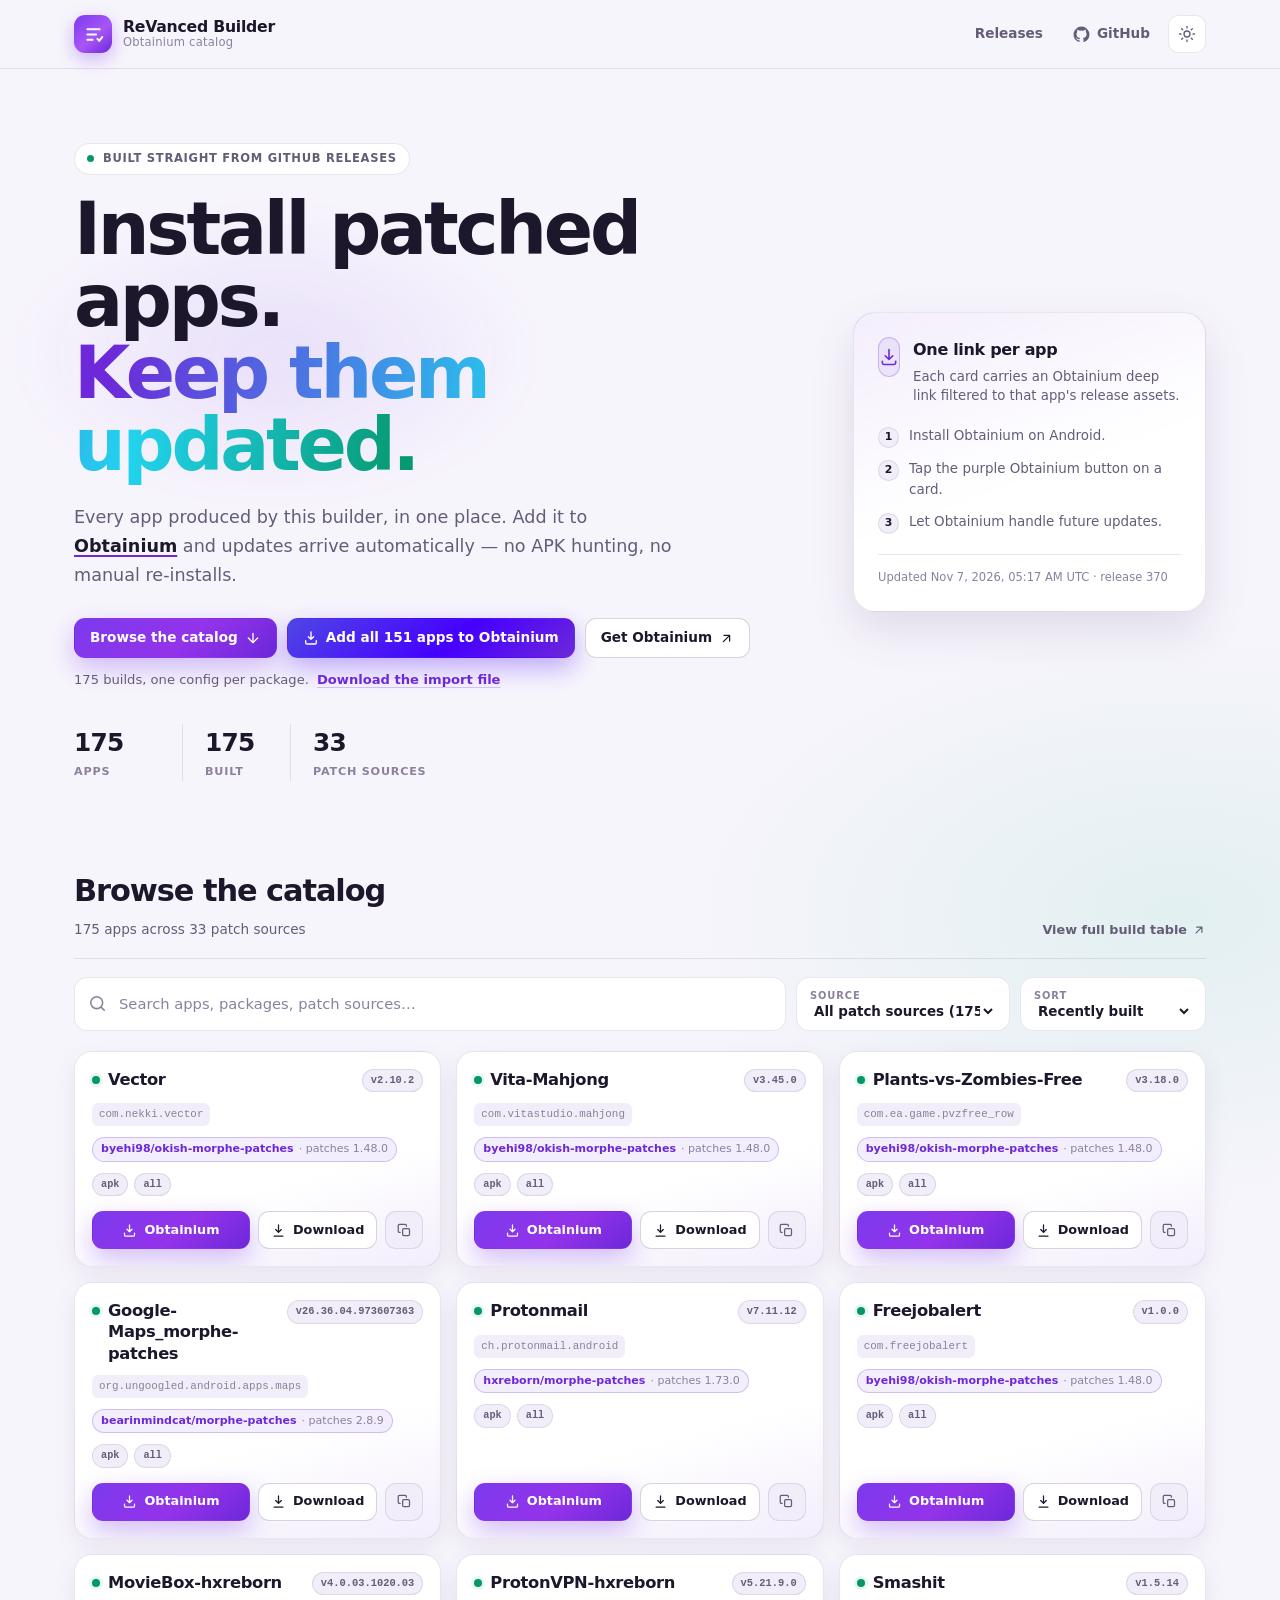
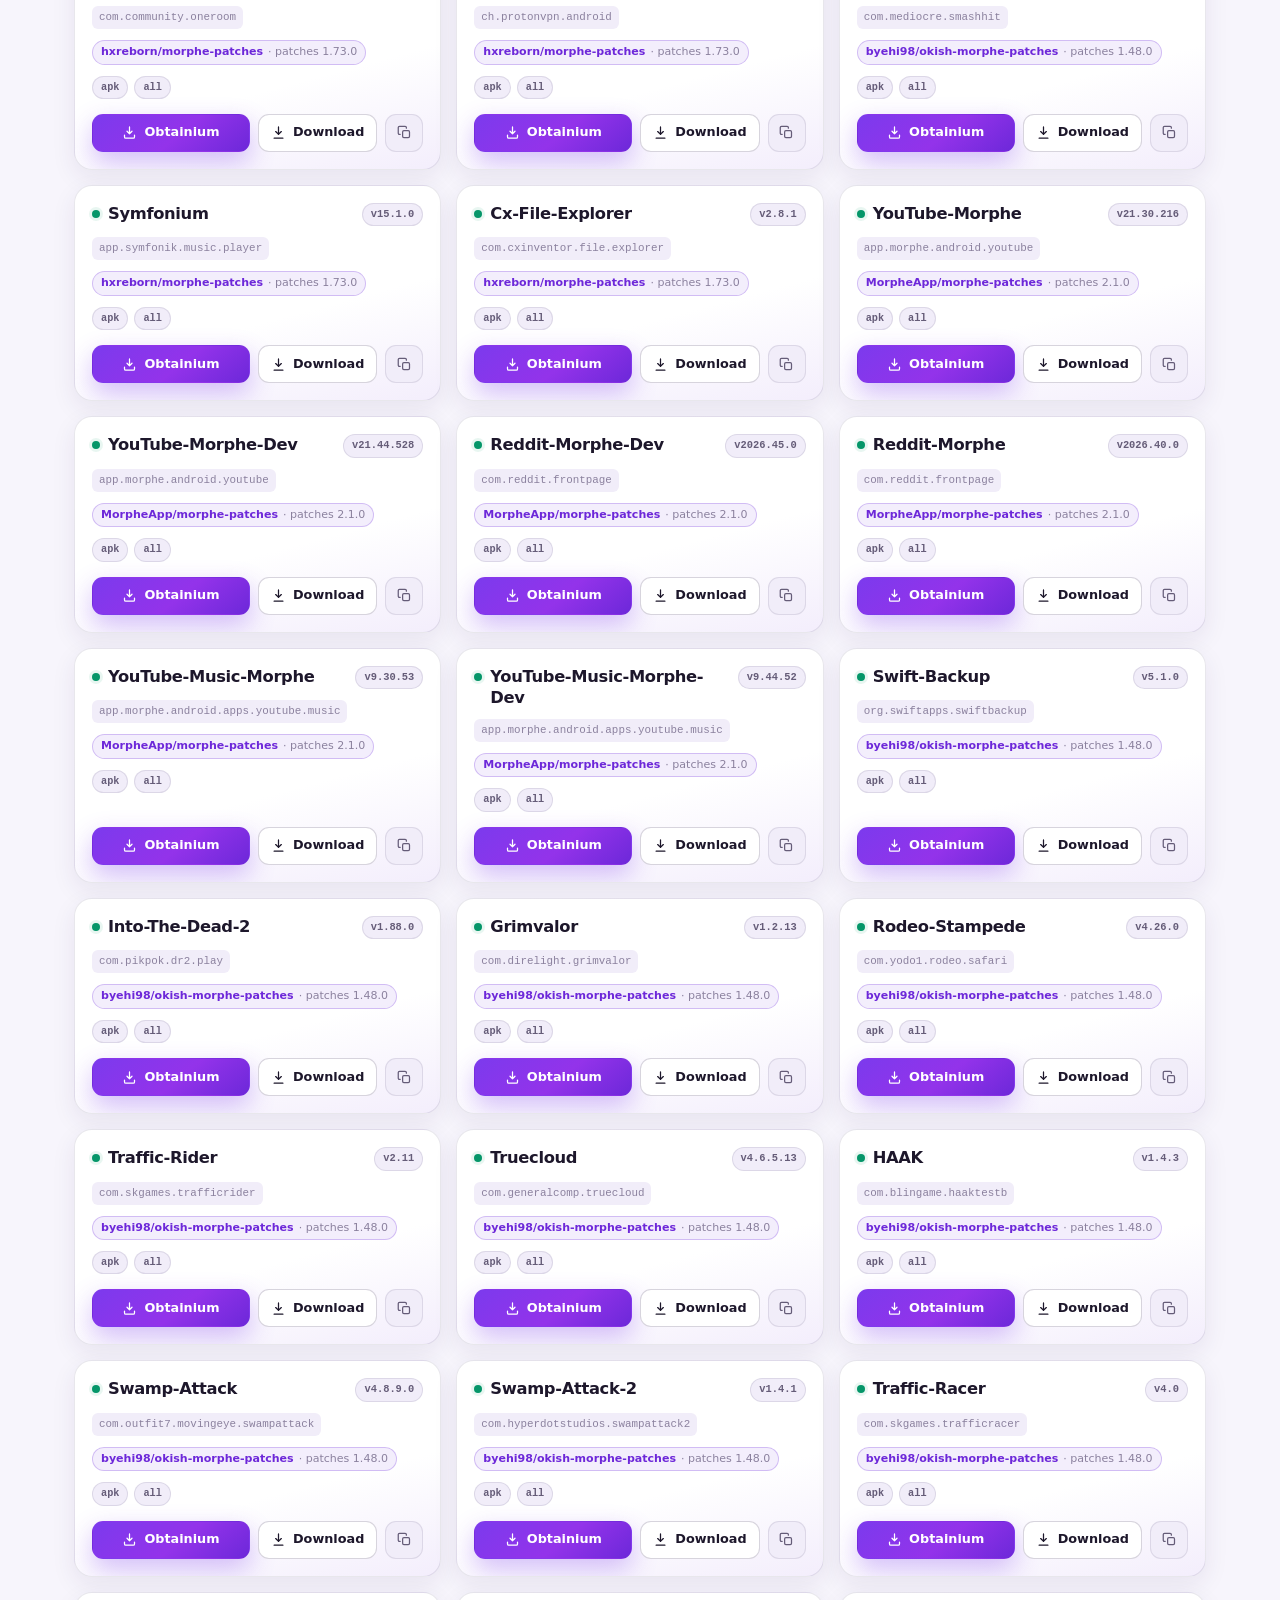
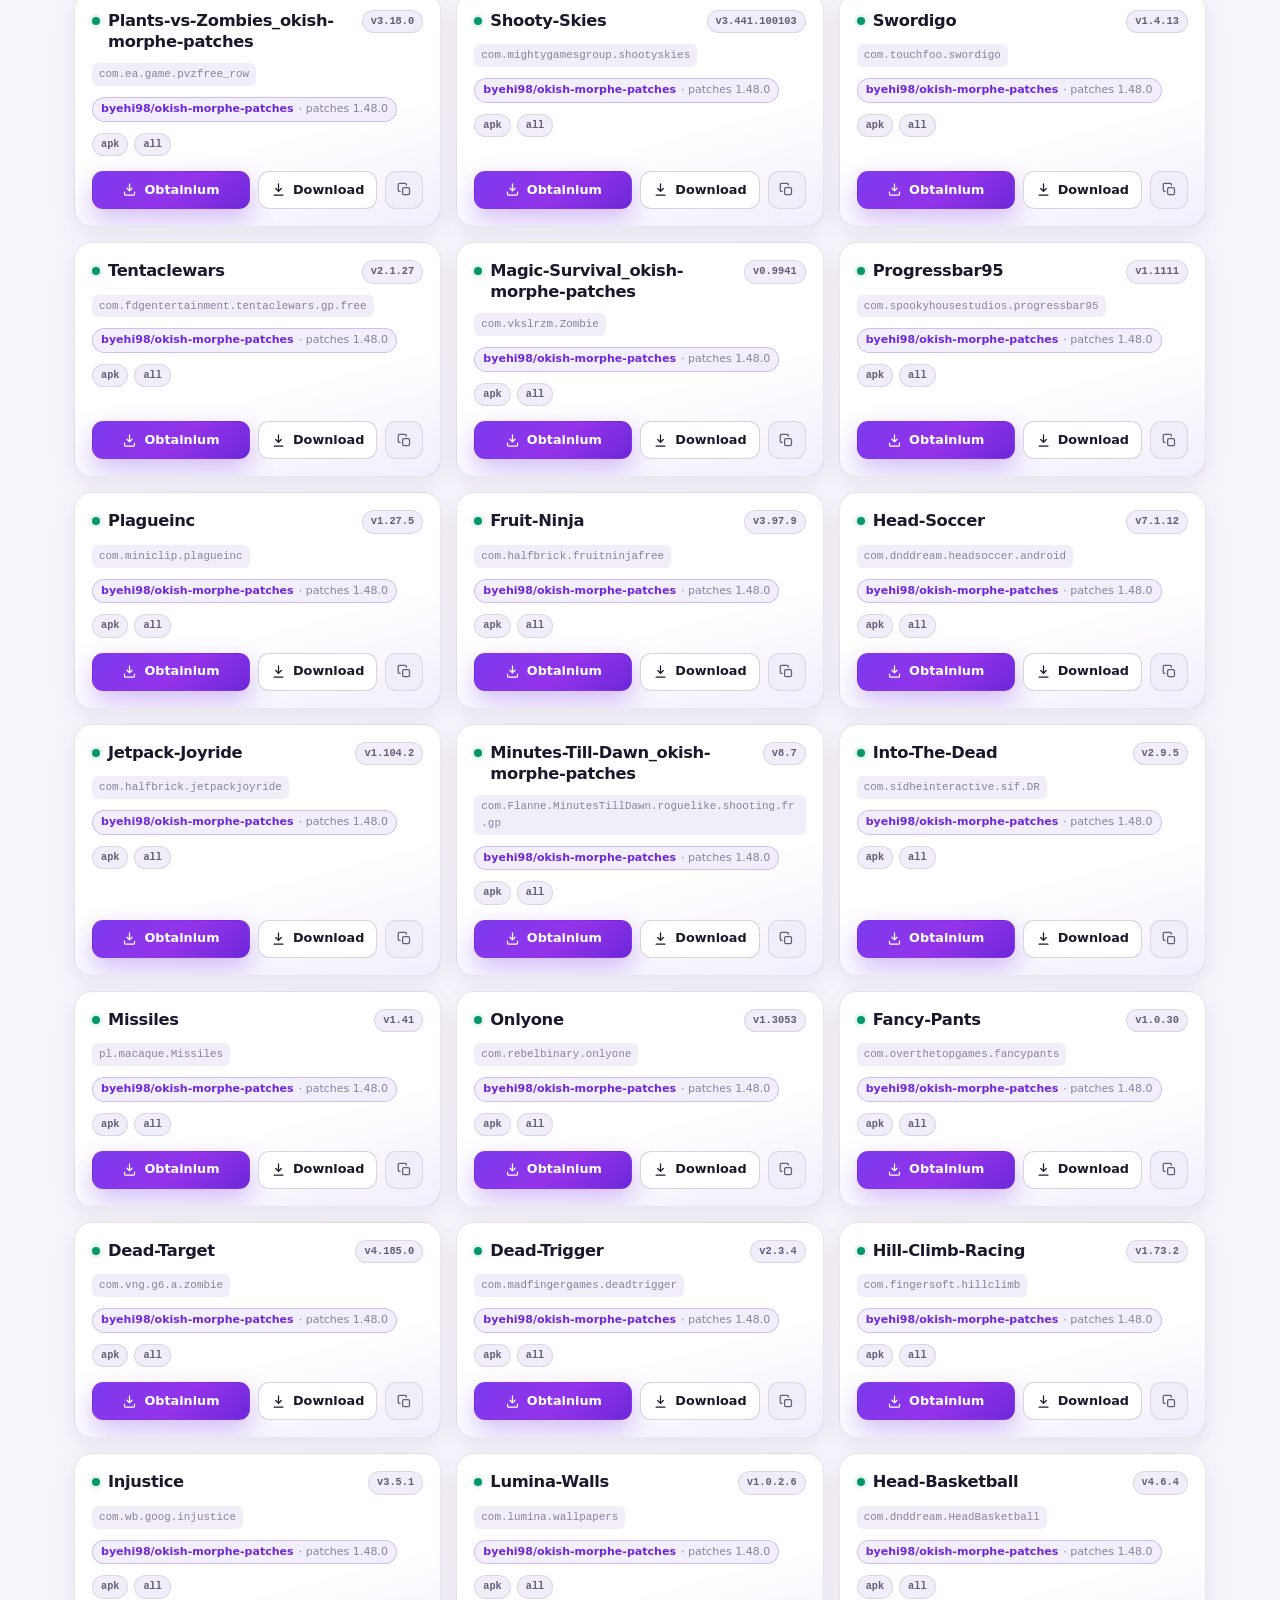
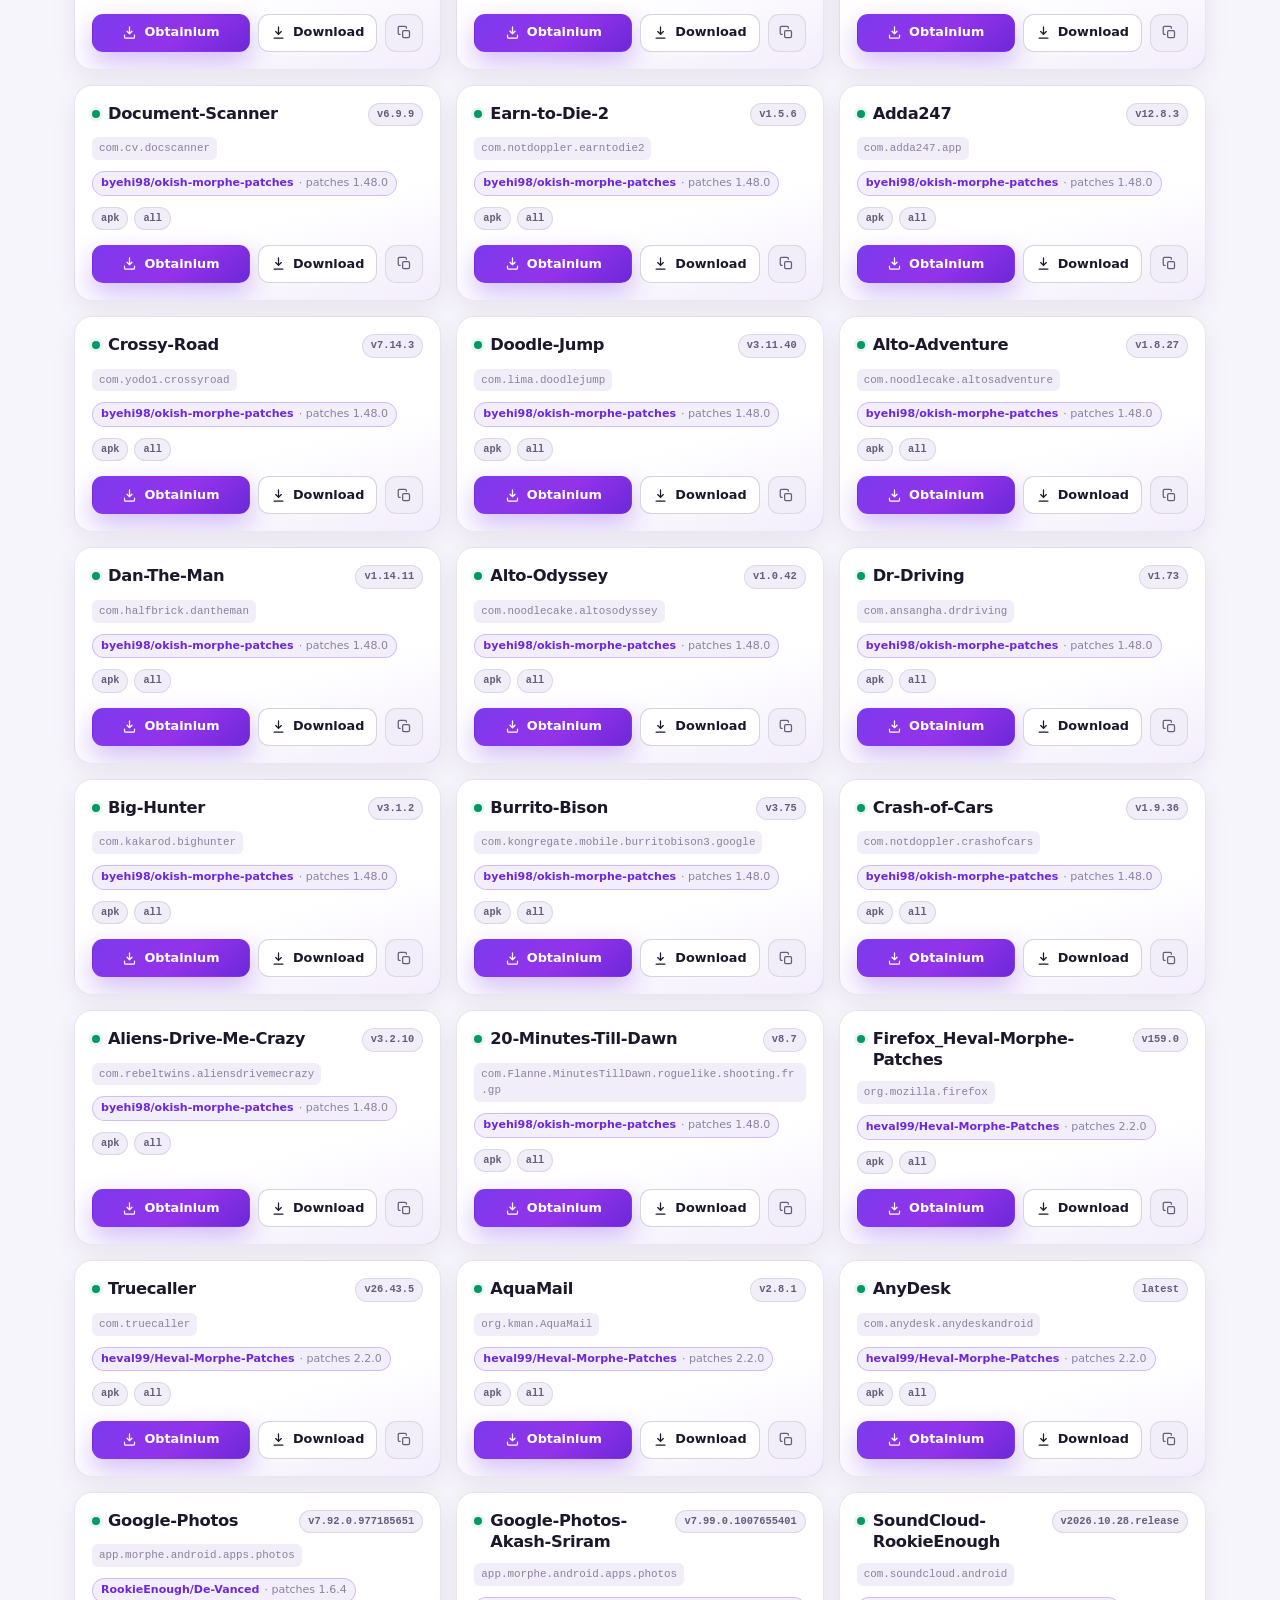
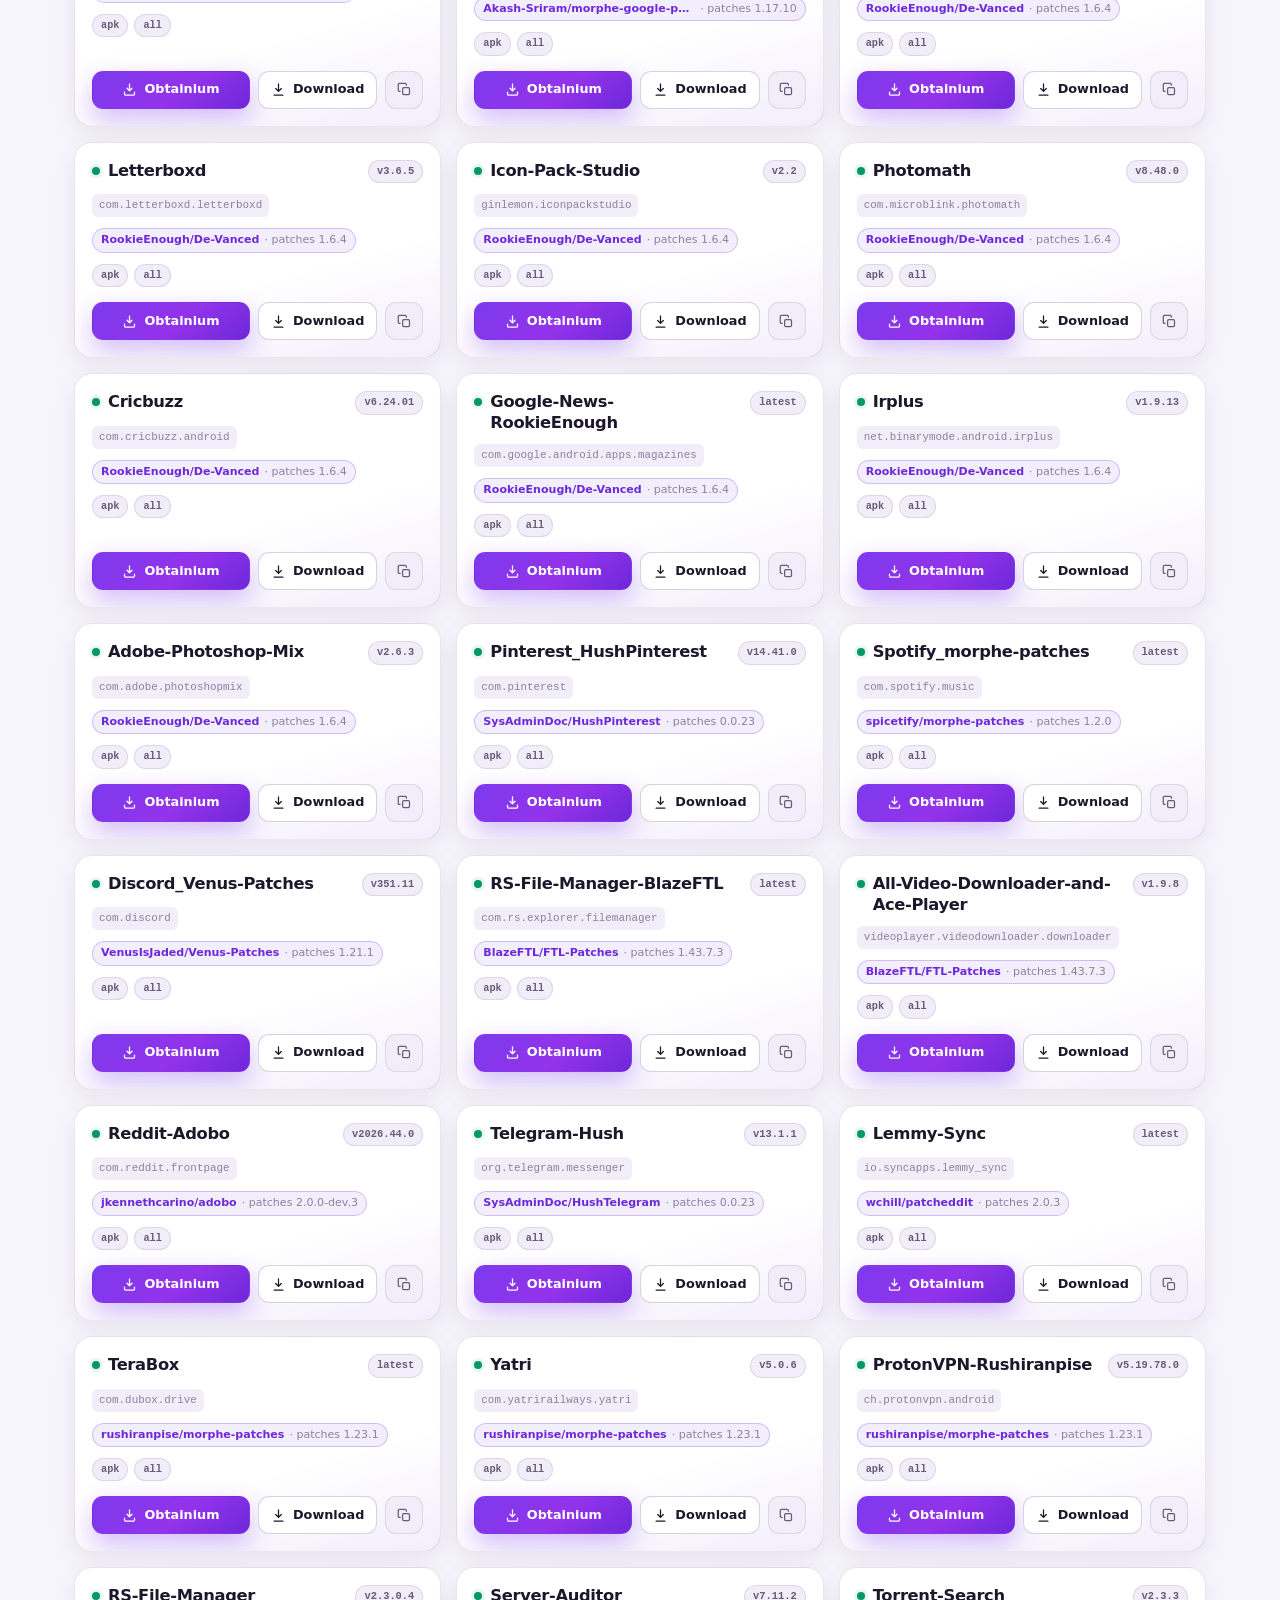
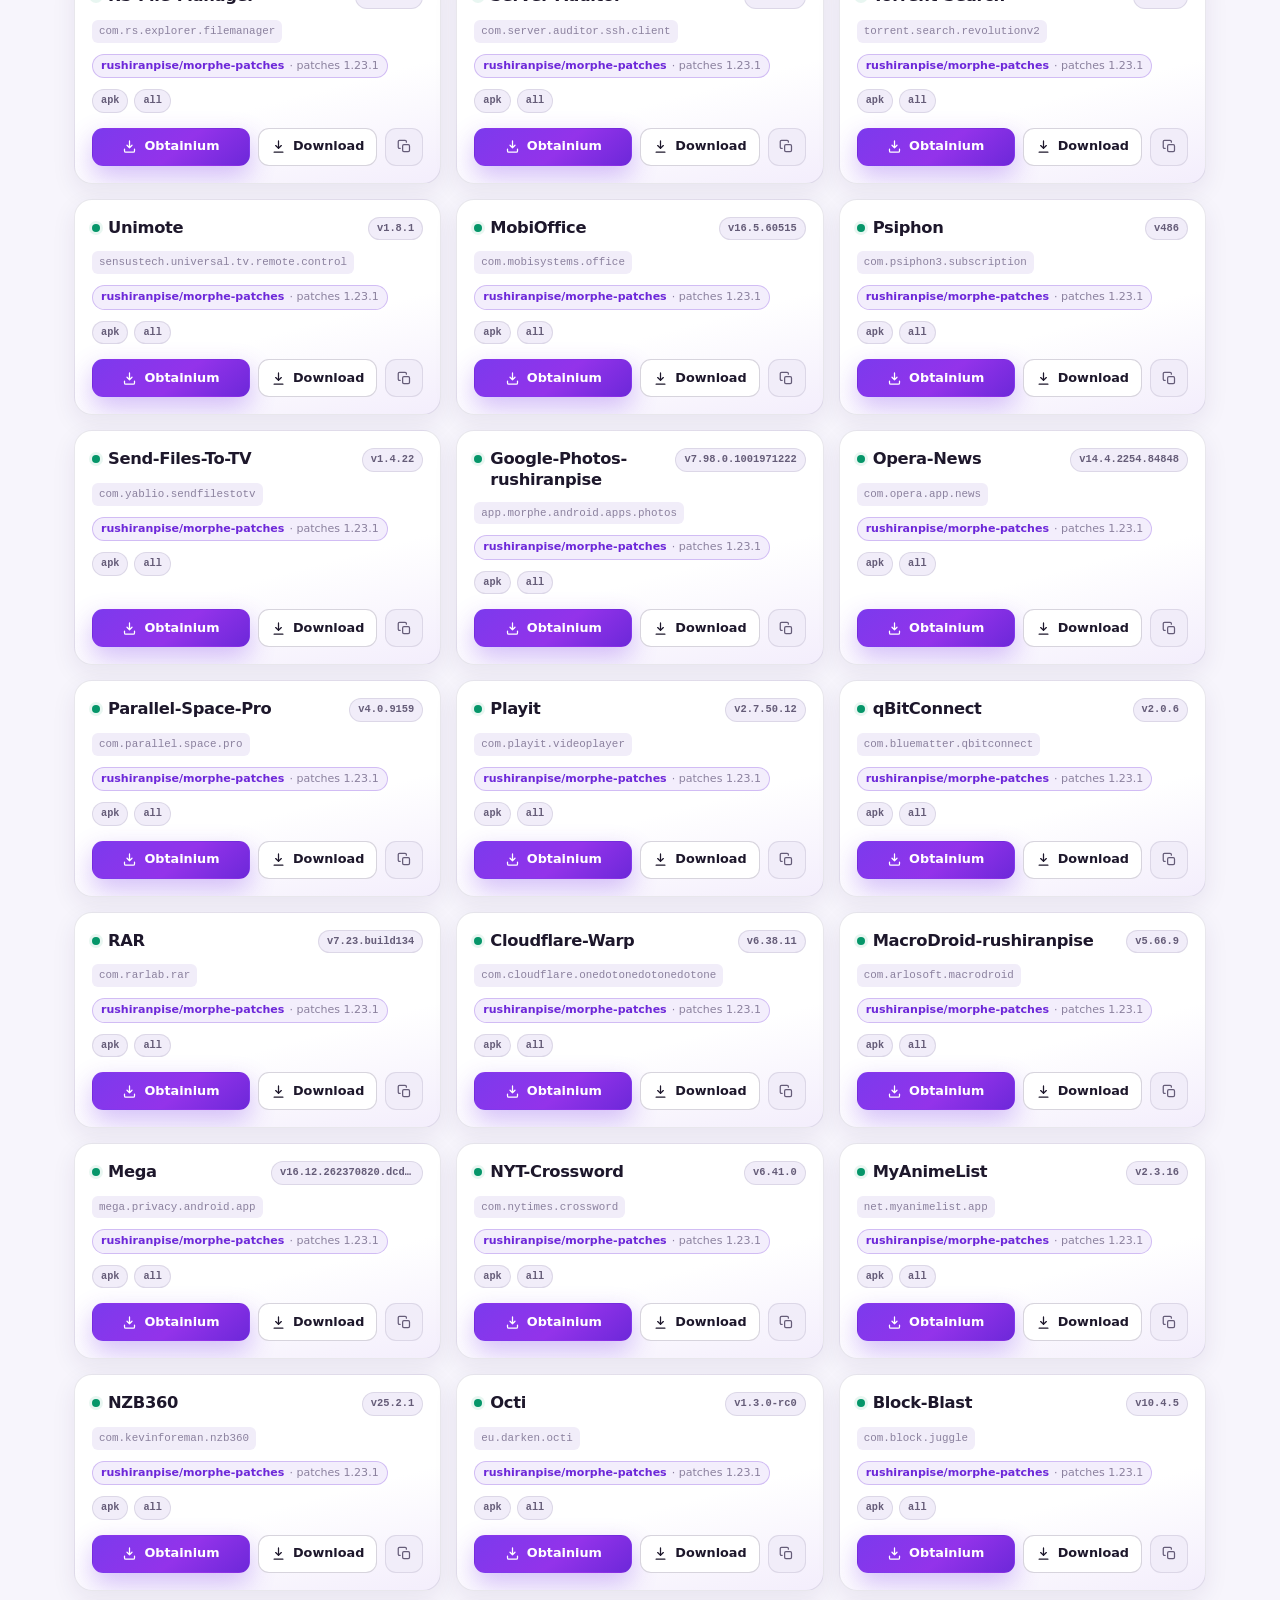
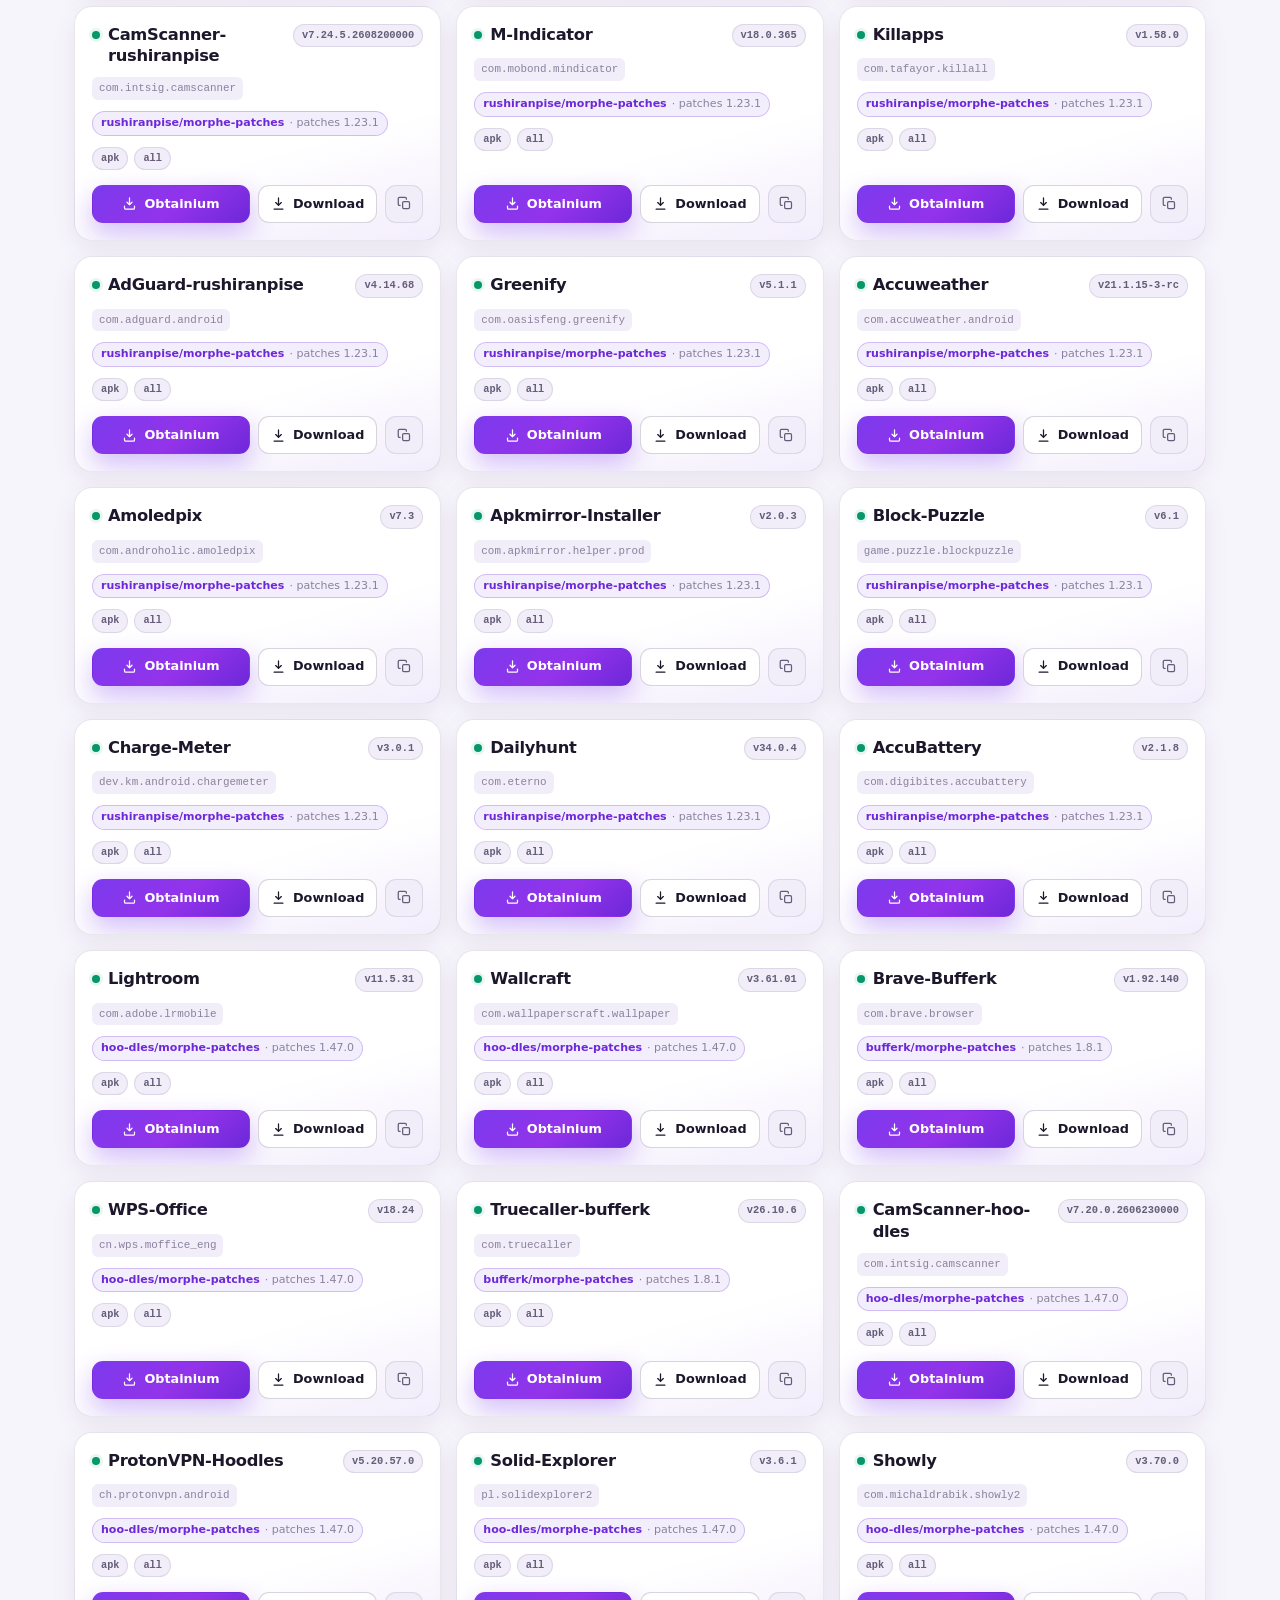
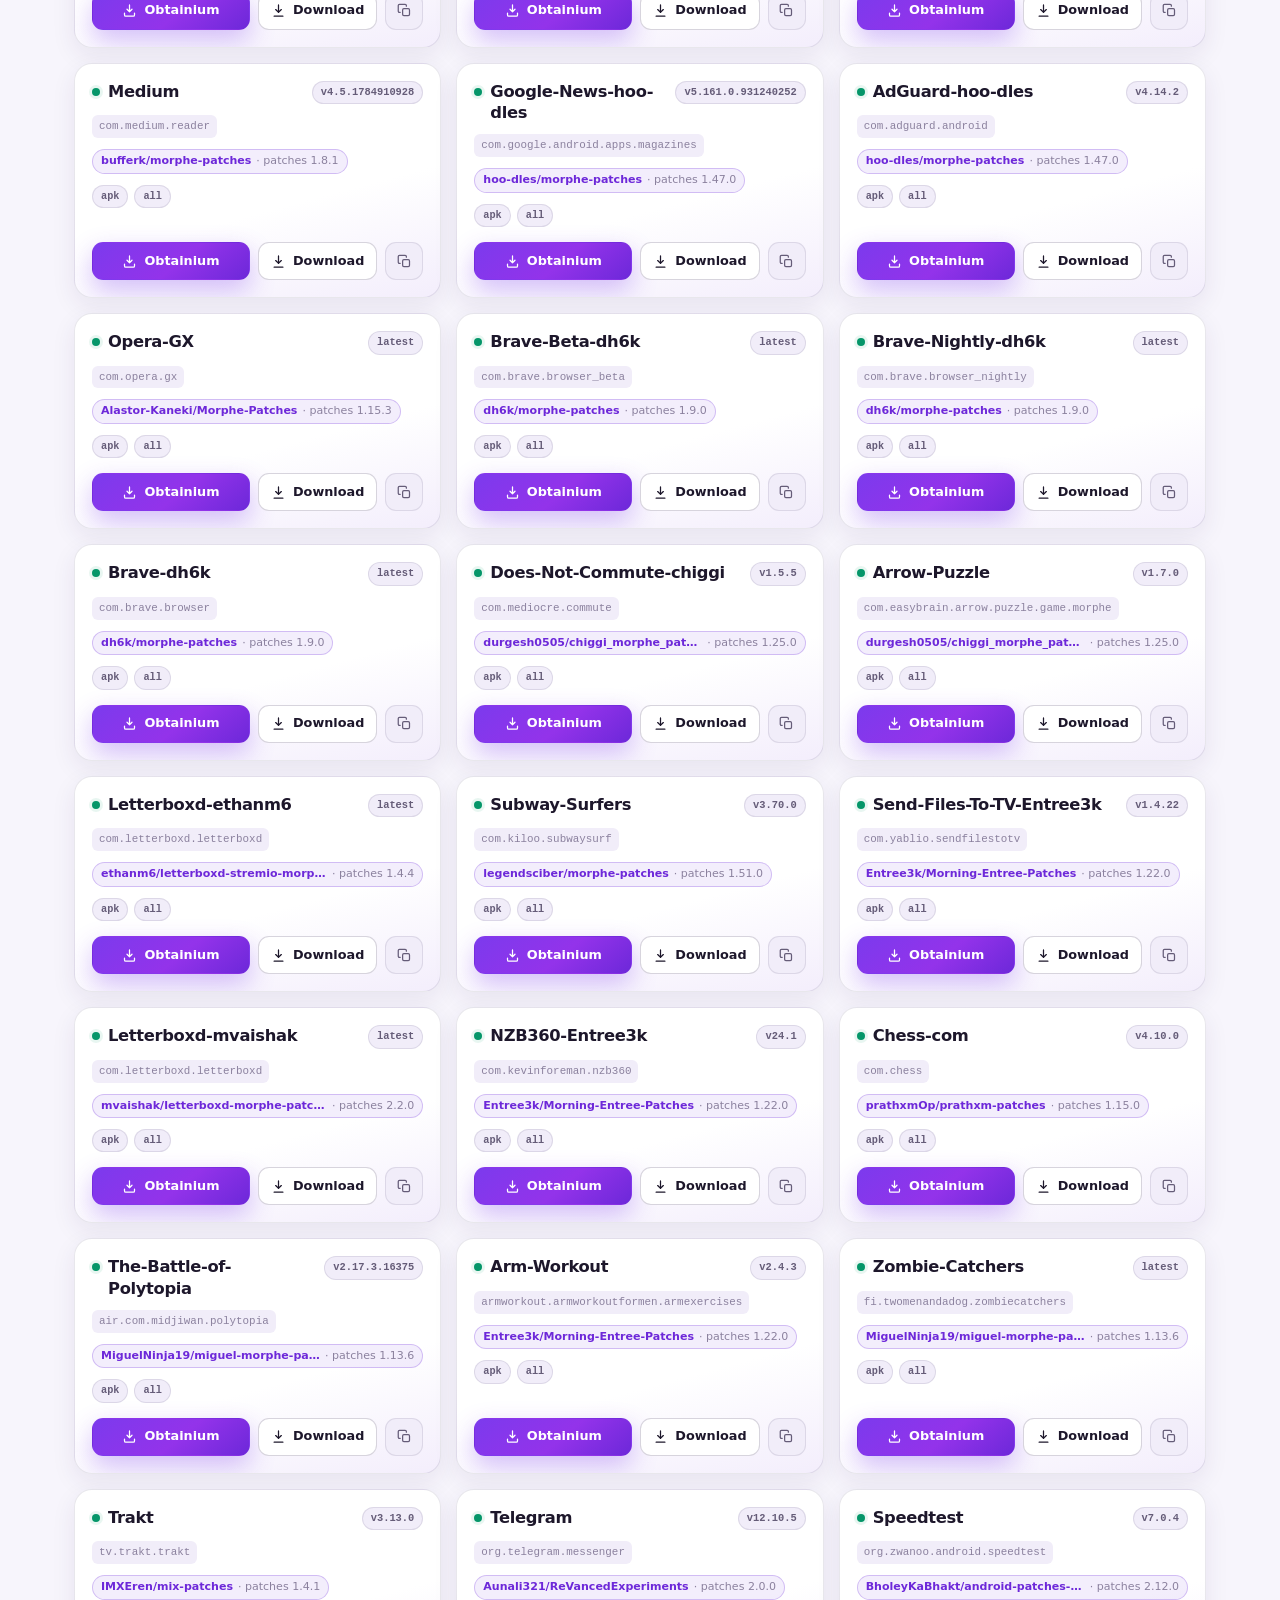
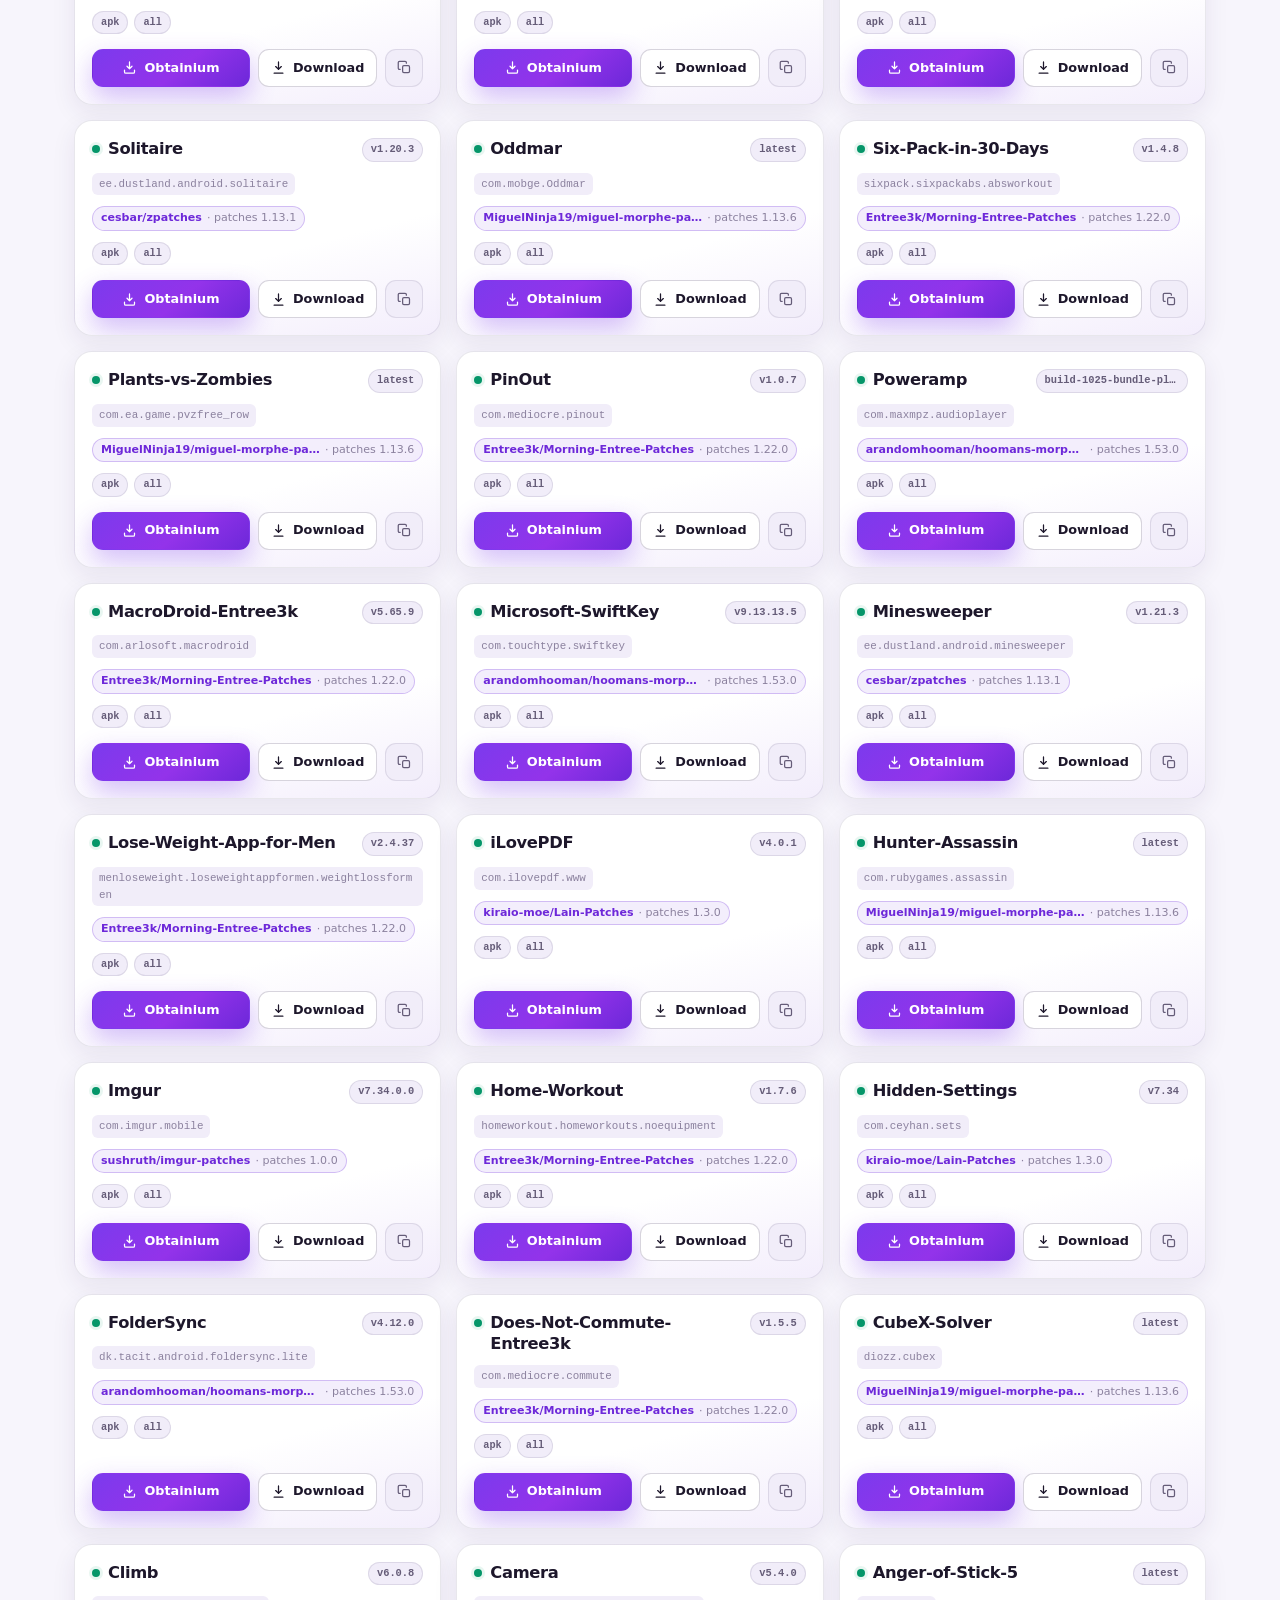
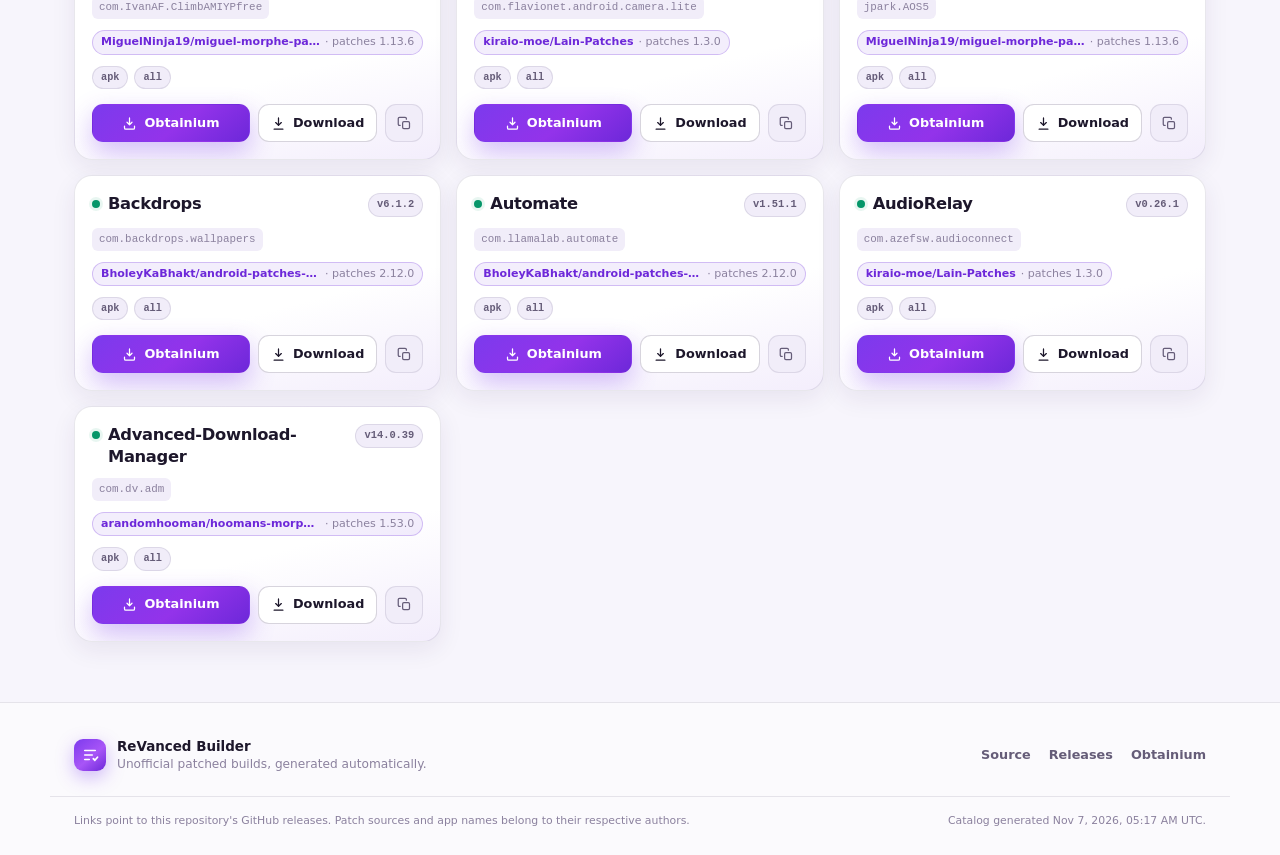
==== commit 523ab2e8: "feat(site): add bulk Obtainium import button The hero now offers 'Add all N apps to Obtainium', whic" ====
--- a/site/index.html
+++ b/site/index.html
@@ -77,6 +77,13 @@
               <path d="M12 5v14M19 12l-7 7-7-7"></path>
             </svg>
           </a>
+          <a class="btn btn-obtainium" id="obtainiumAll" href="#" aria-disabled="true" title="Add every built app to Obtainium in one import">
+            <svg viewBox="0 0 24 24" width="16" height="16" fill="none" stroke="currentColor" stroke-width="2" stroke-linecap="round" stroke-linejoin="round" aria-hidden="true">
+              <path d="M12 3v11m0 0 4-4m-4 4-4-4"></path>
+              <path d="M4 16v3a2 2 0 0 0 2 2h12a2 2 0 0 0 2-2v-3"></path>
+            </svg>
+            <span id="obtainiumAllLabel">Add all apps to Obtainium</span>
+          </a>
           <a class="btn btn-ghost" href="https://github.com/ImranR98/Obtainium" target="_blank" rel="noopener">
             Get Obtainium
             <svg viewBox="0 0 24 24" width="15" height="15" fill="none" stroke="currentColor" stroke-width="2" stroke-linecap="round" stroke-linejoin="round" aria-hidden="true">
@@ -84,6 +91,10 @@
             </svg>
           </a>
         </div>
+        <p class="hero-import-note" id="obtainiumAllNote" hidden>
+          <span id="obtainiumAllDetail">One import for every built app.</span>
+          <a id="obtainiumDownload" href="#" download="revanced-builder-obtainium.json">Download the import file</a>
+        </p>
         <dl class="stats" aria-label="Catalog statistics">
           <div class="stat">
             <dt>Apps</dt>
--- a/site/style.css
+++ b/site/style.css
@@ -424,6 +424,44 @@
   background: var(--surface-2);
 }
 
+.btn-obtainium {
+  background: linear-gradient(140deg, #4f46e5, #4500ff 58%, #6d28d9);
+  color: #fff;
+  box-shadow: 0 10px 26px rgba(69, 0, 255, 0.32);
+}
+
+.btn-obtainium:hover {
+  background: linear-gradient(140deg, #6366f1, #5b21ff 58%, #7c3aed);
+  box-shadow: 0 12px 30px rgba(69, 0, 255, 0.42);
+}
+
+.btn-obtainium[aria-disabled="true"] {
+  opacity: 0.55;
+  pointer-events: none;
+}
+
+.hero-import-note {
+  display: flex;
+  flex-wrap: wrap;
+  gap: 4px 8px;
+  margin: 12px 0 0;
+  color: var(--muted);
+  font-size: 0.82rem;
+  line-height: 1.5;
+}
+
+.hero-import-note a {
+  color: var(--accent-strong);
+  font-weight: 600;
+  text-decoration: underline;
+  text-decoration-color: var(--accent-border);
+  text-underline-offset: 3px;
+}
+
+.hero-import-note a:hover {
+  text-decoration-color: var(--accent-strong);
+}
+
 .btn-large {
   height: 46px;
   padding-inline: 20px;
@@ -1243,3 +1281,71 @@
     transition-duration: 0.01ms !important;
   }
 }
+
+/* ------------------------------------------------------------------------- */
+/* bulk import redirect page                                                  */
+/* ------------------------------------------------------------------------- */
+
+.redirect-page {
+  display: grid;
+  place-items: center;
+  padding: 24px;
+}
+
+.redirect-card {
+  width: min(100%, 30rem);
+  padding: 34px 28px;
+  border: 1px solid var(--border);
+  border-radius: var(--radius);
+  background: var(--surface);
+  box-shadow: var(--shadow);
+  text-align: center;
+}
+
+.redirect-icon {
+  display: inline-flex;
+  align-items: center;
+  justify-content: center;
+  width: 56px;
+  height: 56px;
+  border-radius: 16px;
+  background: linear-gradient(140deg, #4f46e5, #4500ff 58%, #6d28d9);
+  color: #fff;
+  box-shadow: 0 12px 28px rgba(69, 0, 255, 0.32);
+}
+
+.redirect-card h1 {
+  margin: 18px 0 0;
+  font-size: 1.45rem;
+  letter-spacing: -0.02em;
+}
+
+.redirect-card > p {
+  margin: 10px 0 0;
+  color: var(--muted);
+  line-height: 1.6;
+}
+
+.redirect-actions {
+  display: flex;
+  flex-wrap: wrap;
+  justify-content: center;
+  gap: 10px;
+  margin-top: 22px;
+}
+
+.redirect-card .redirect-hint {
+  margin-top: 16px;
+  color: var(--faint);
+  font-size: 0.82rem;
+}
+
+.redirect-card .redirect-hint a {
+  color: var(--accent-strong);
+}
+
+@media (max-width: 420px) {
+  .redirect-actions .btn {
+    flex: 1 1 100%;
+  }
+}
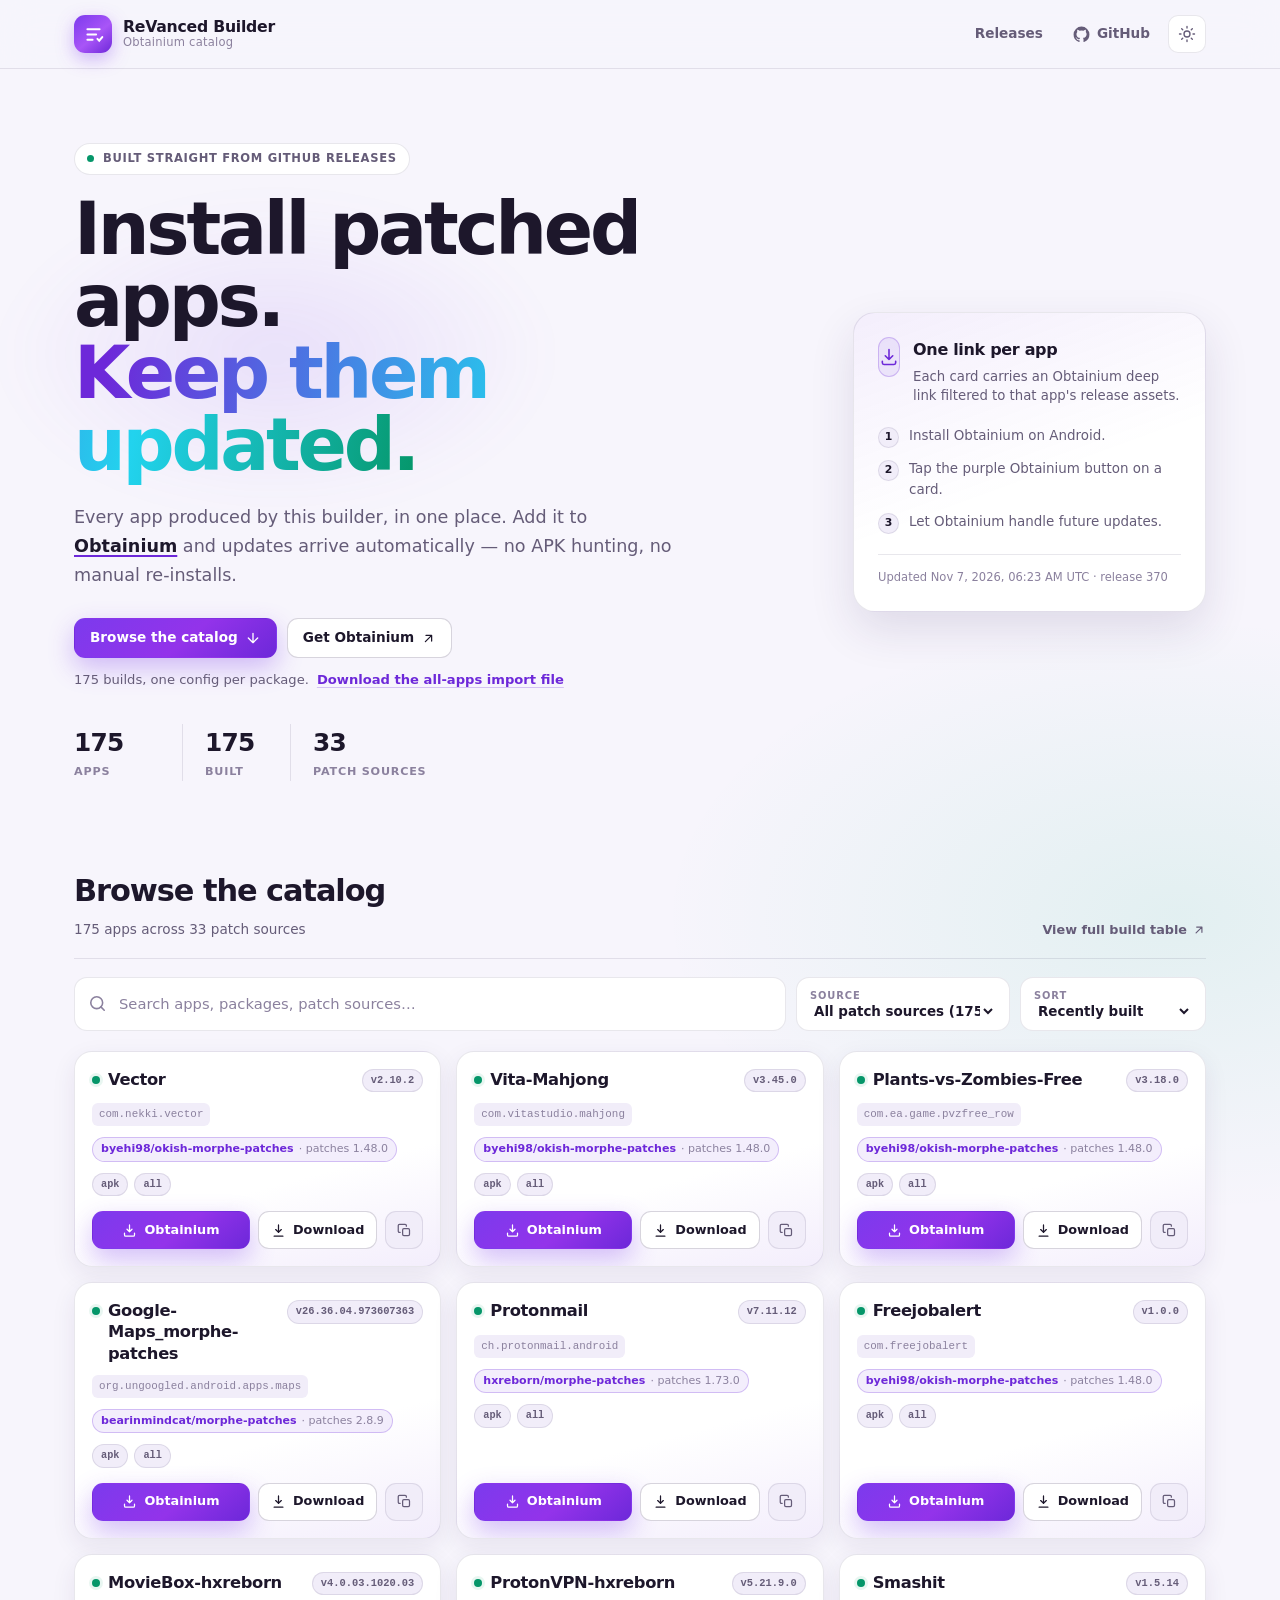
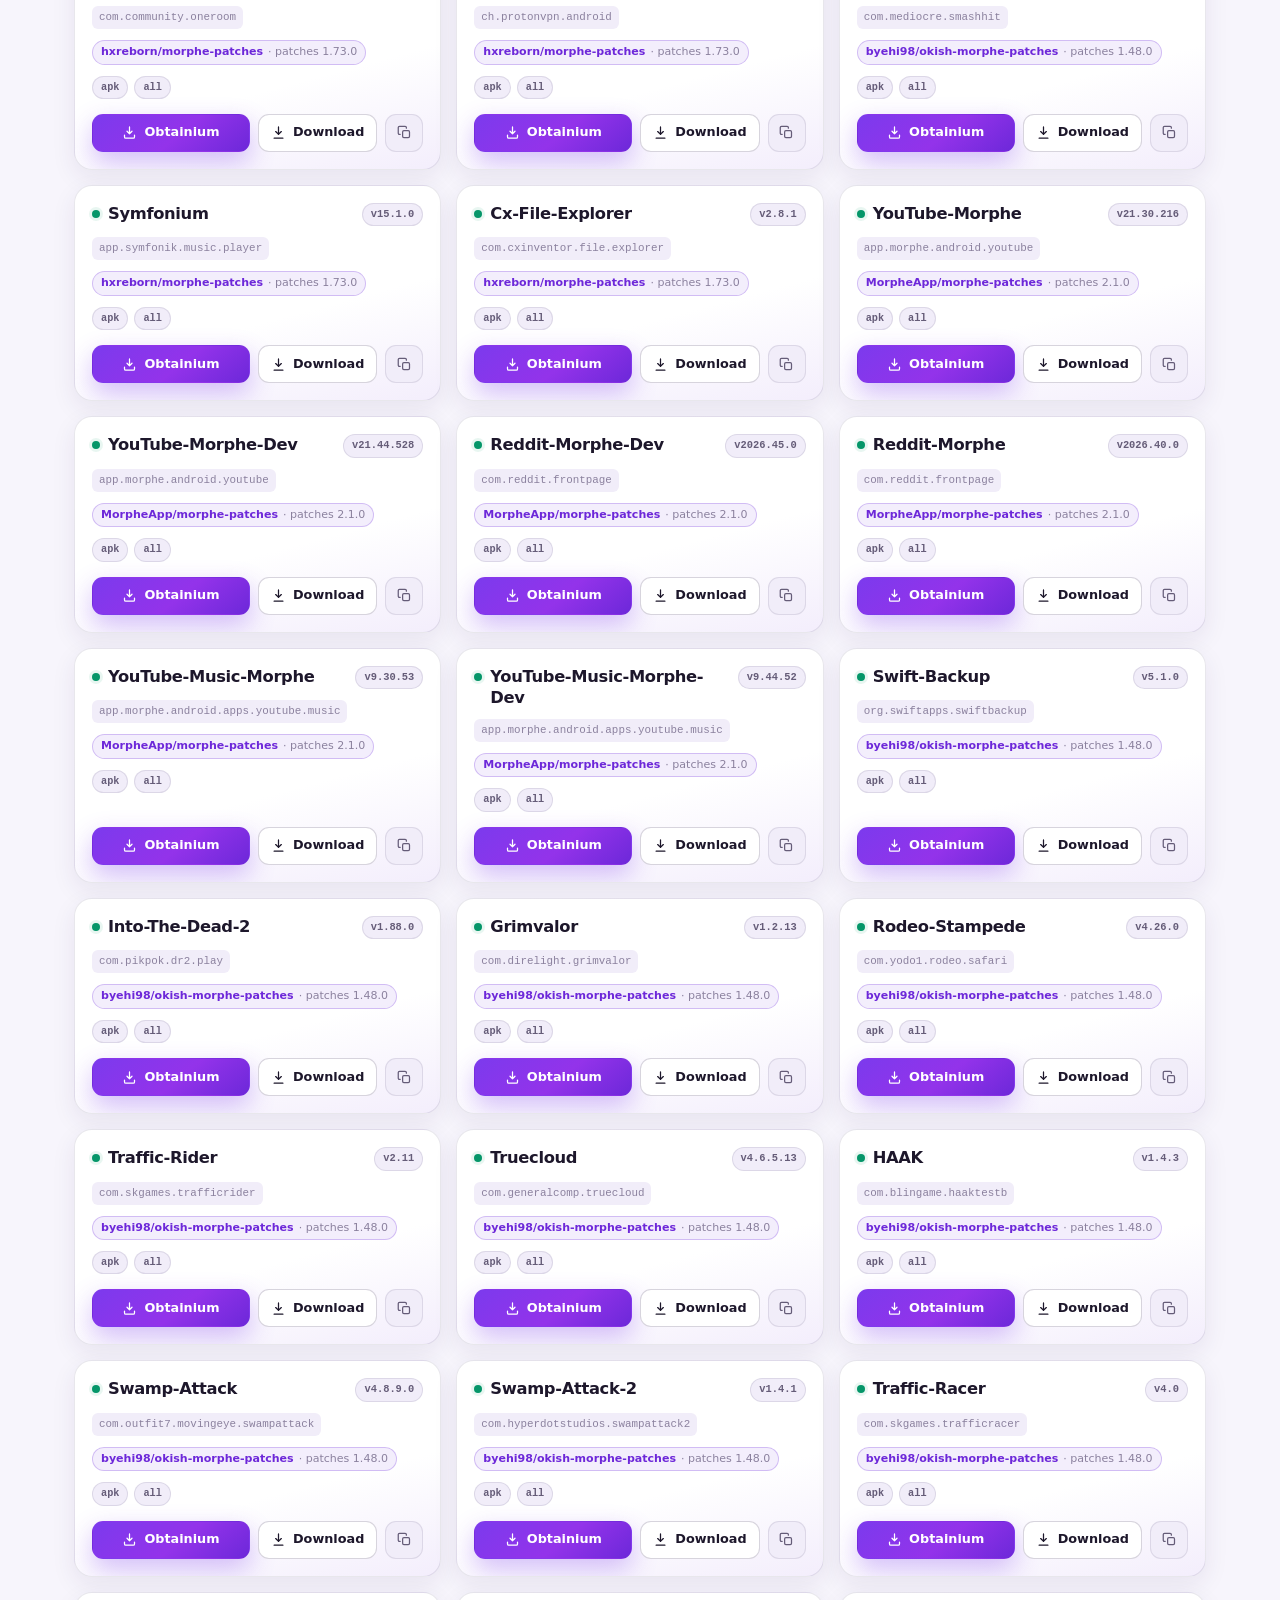
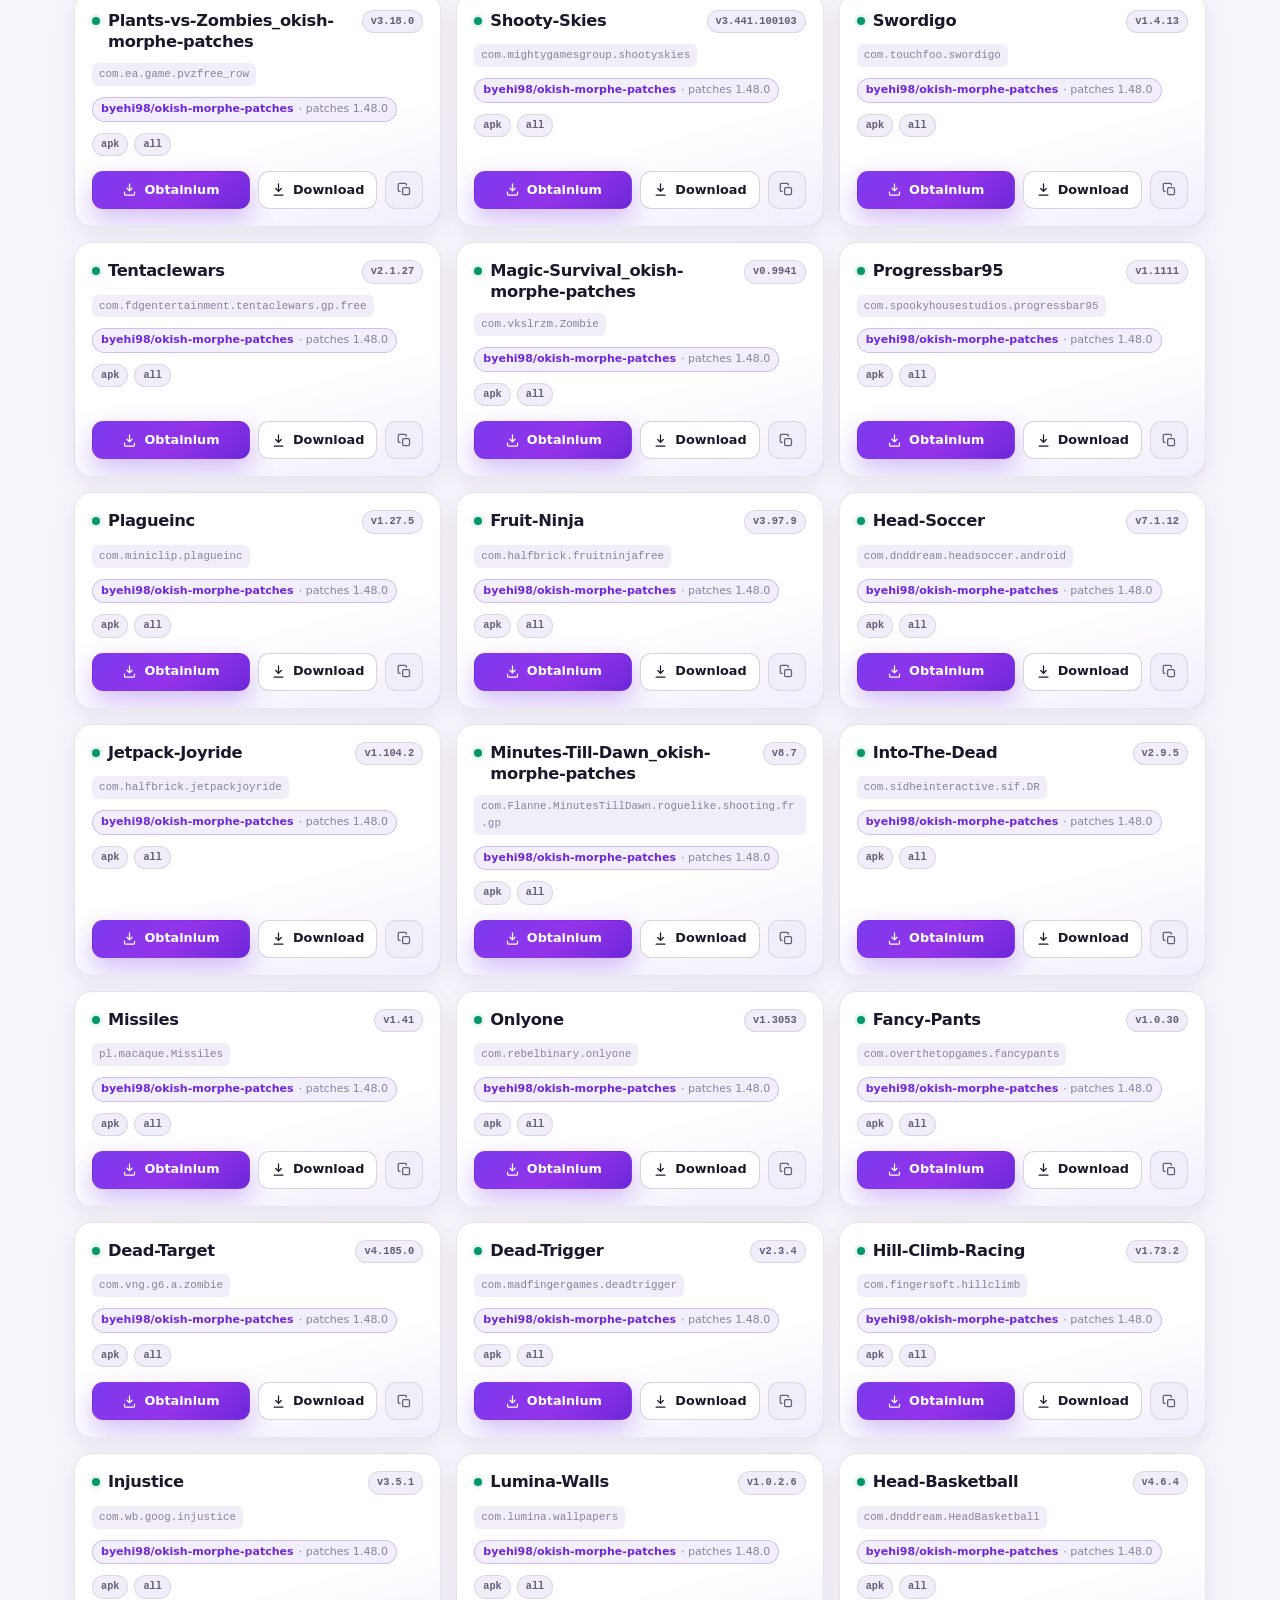
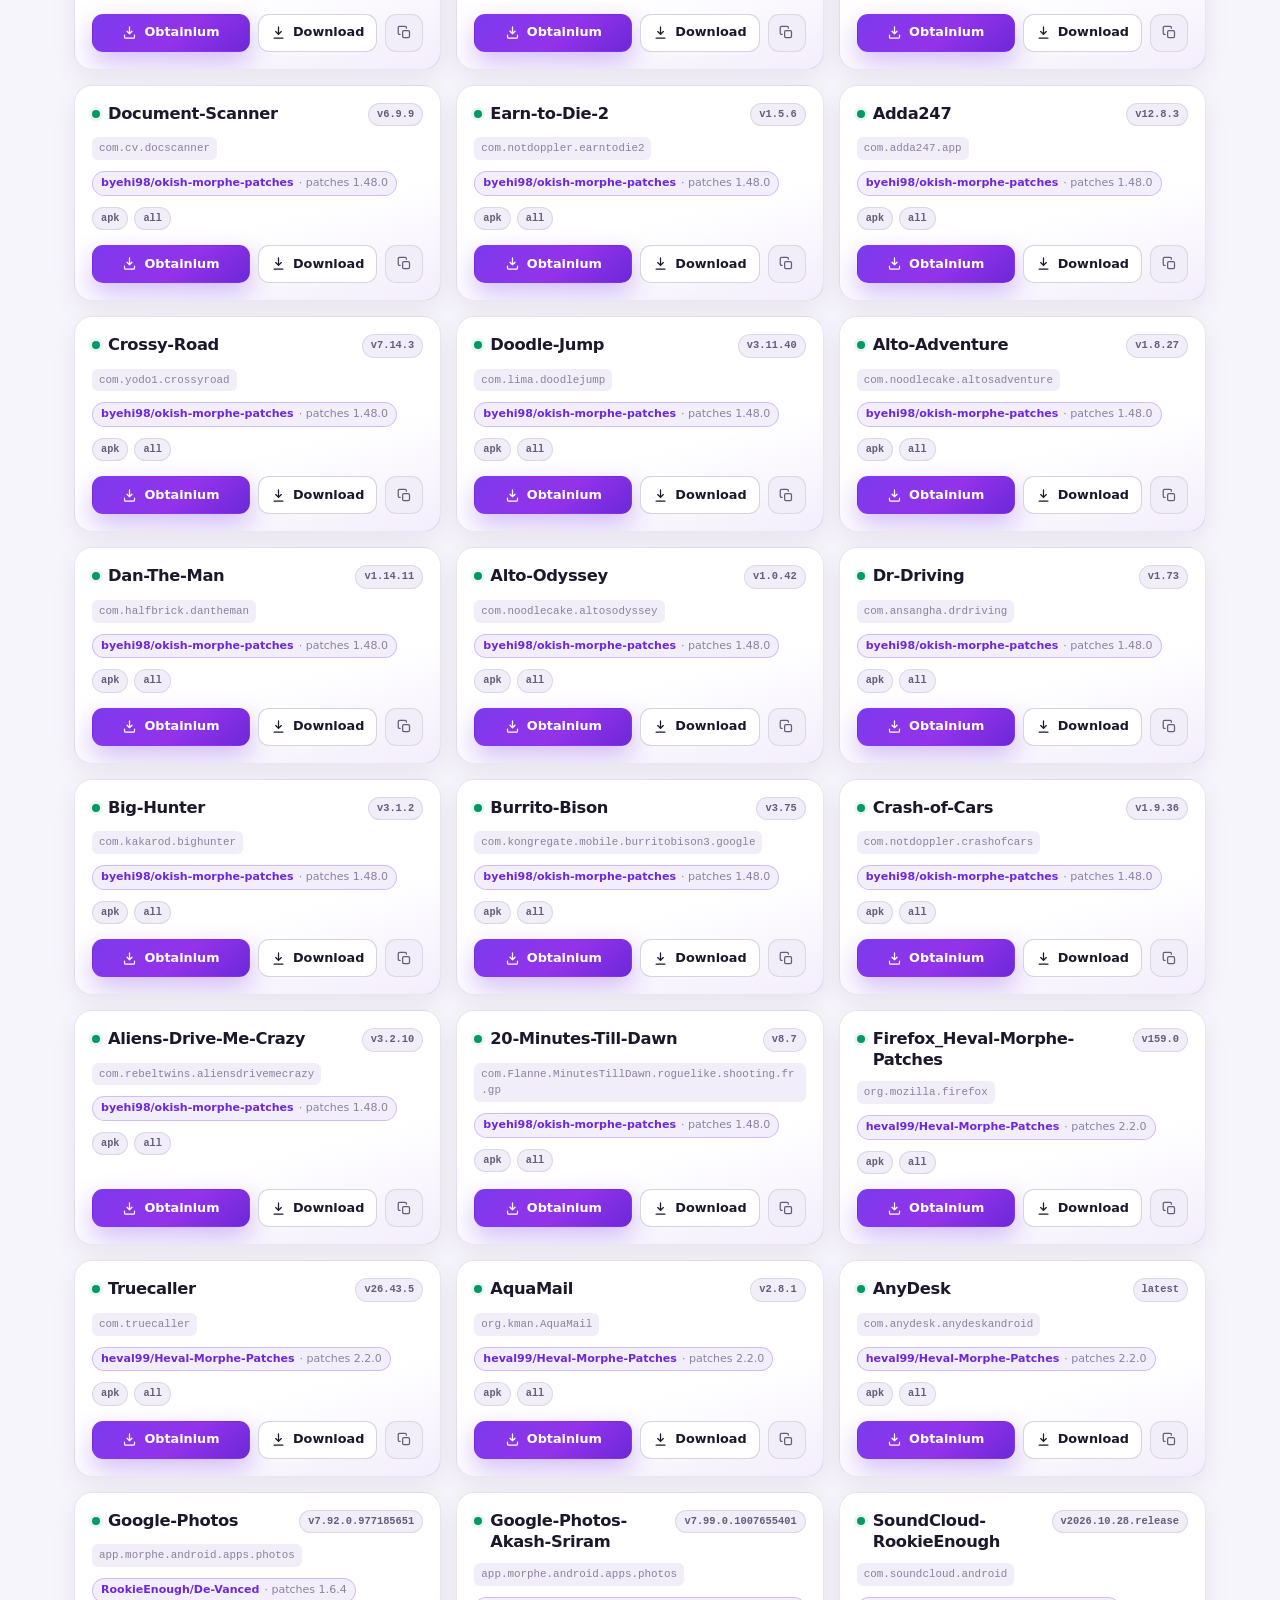
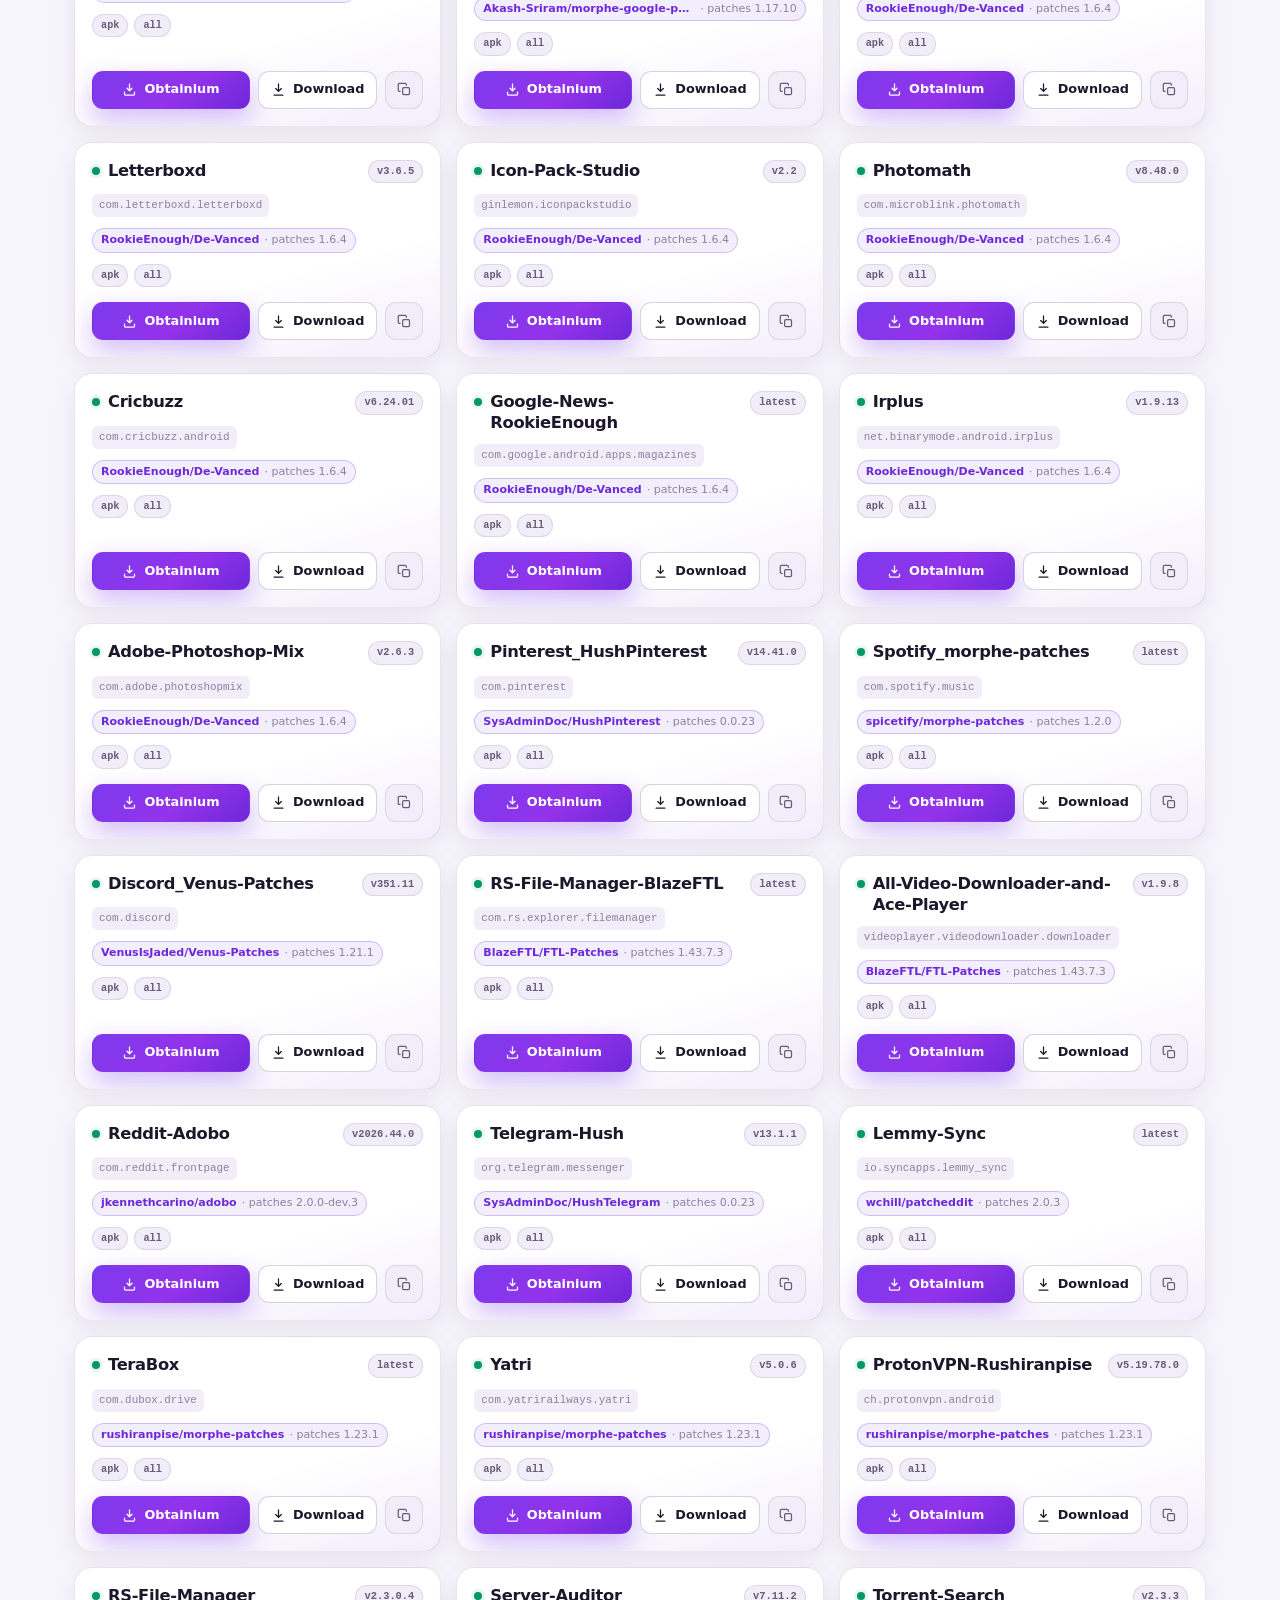
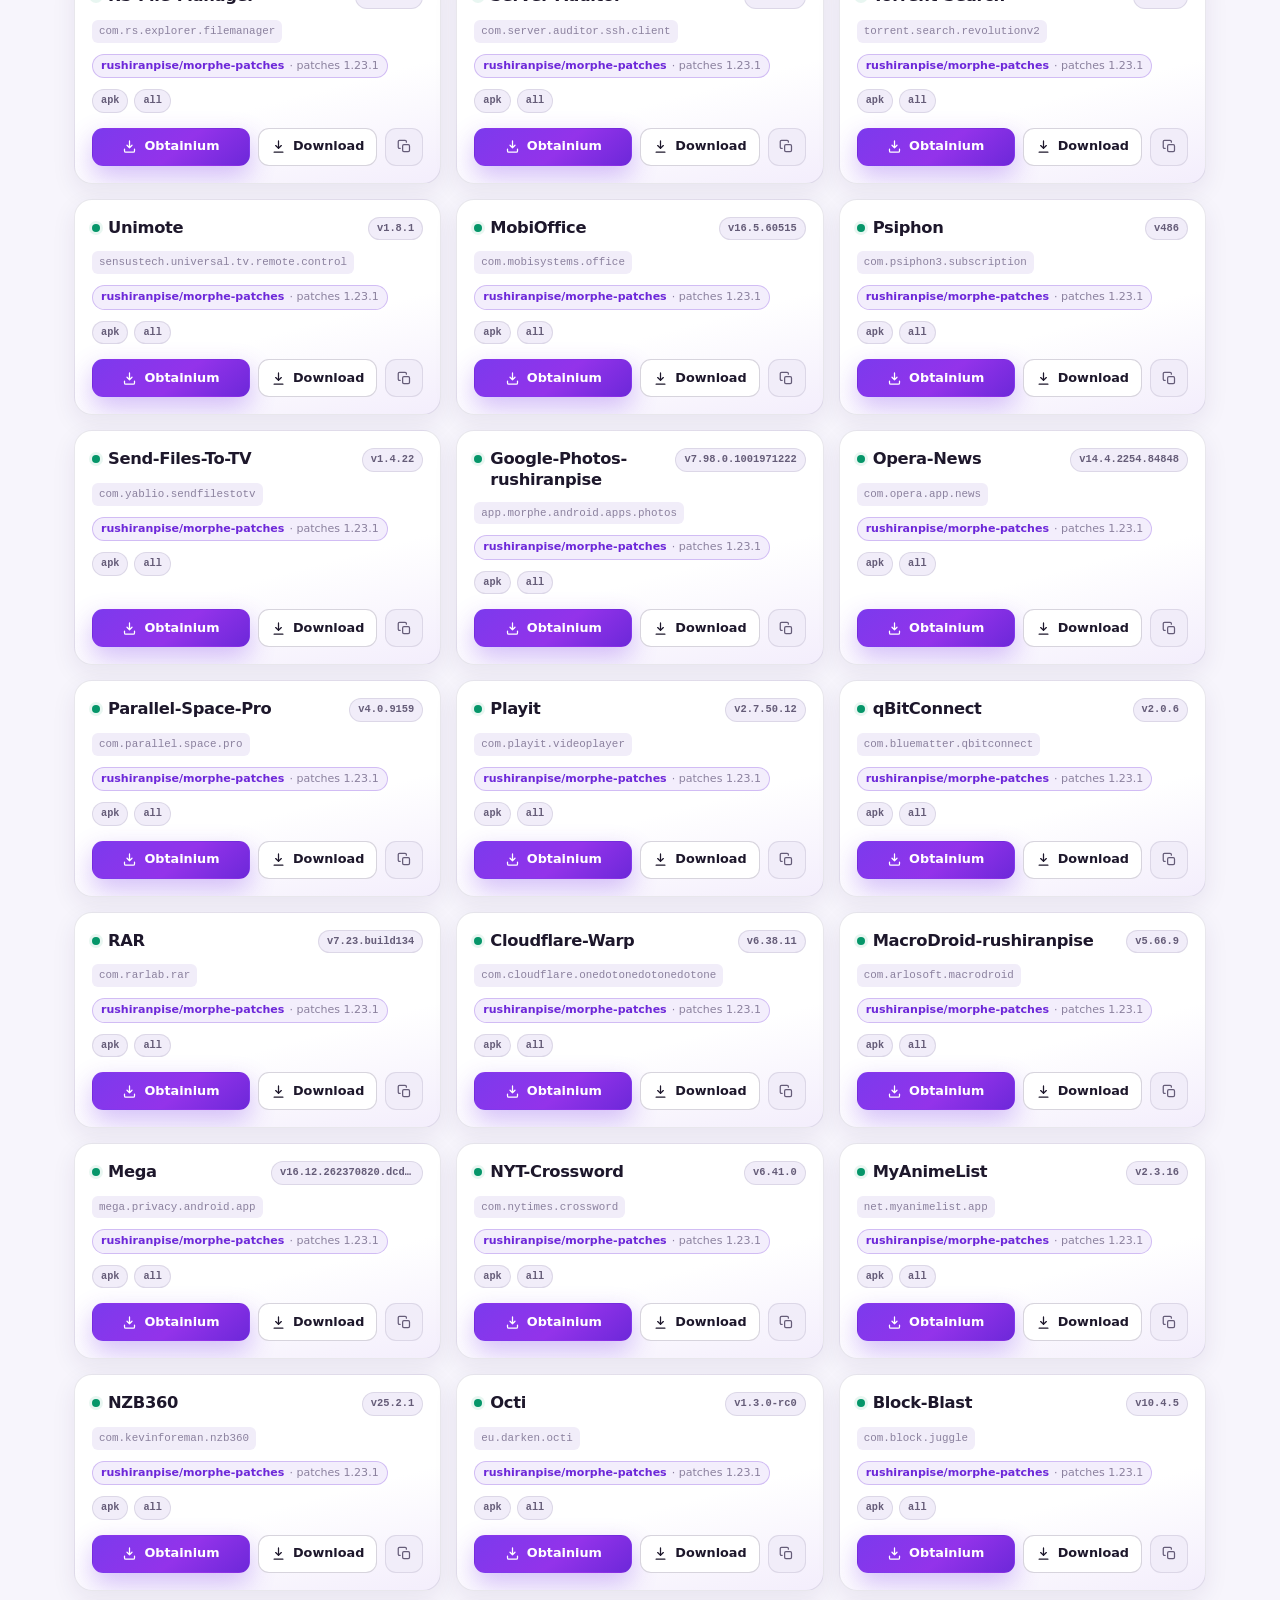
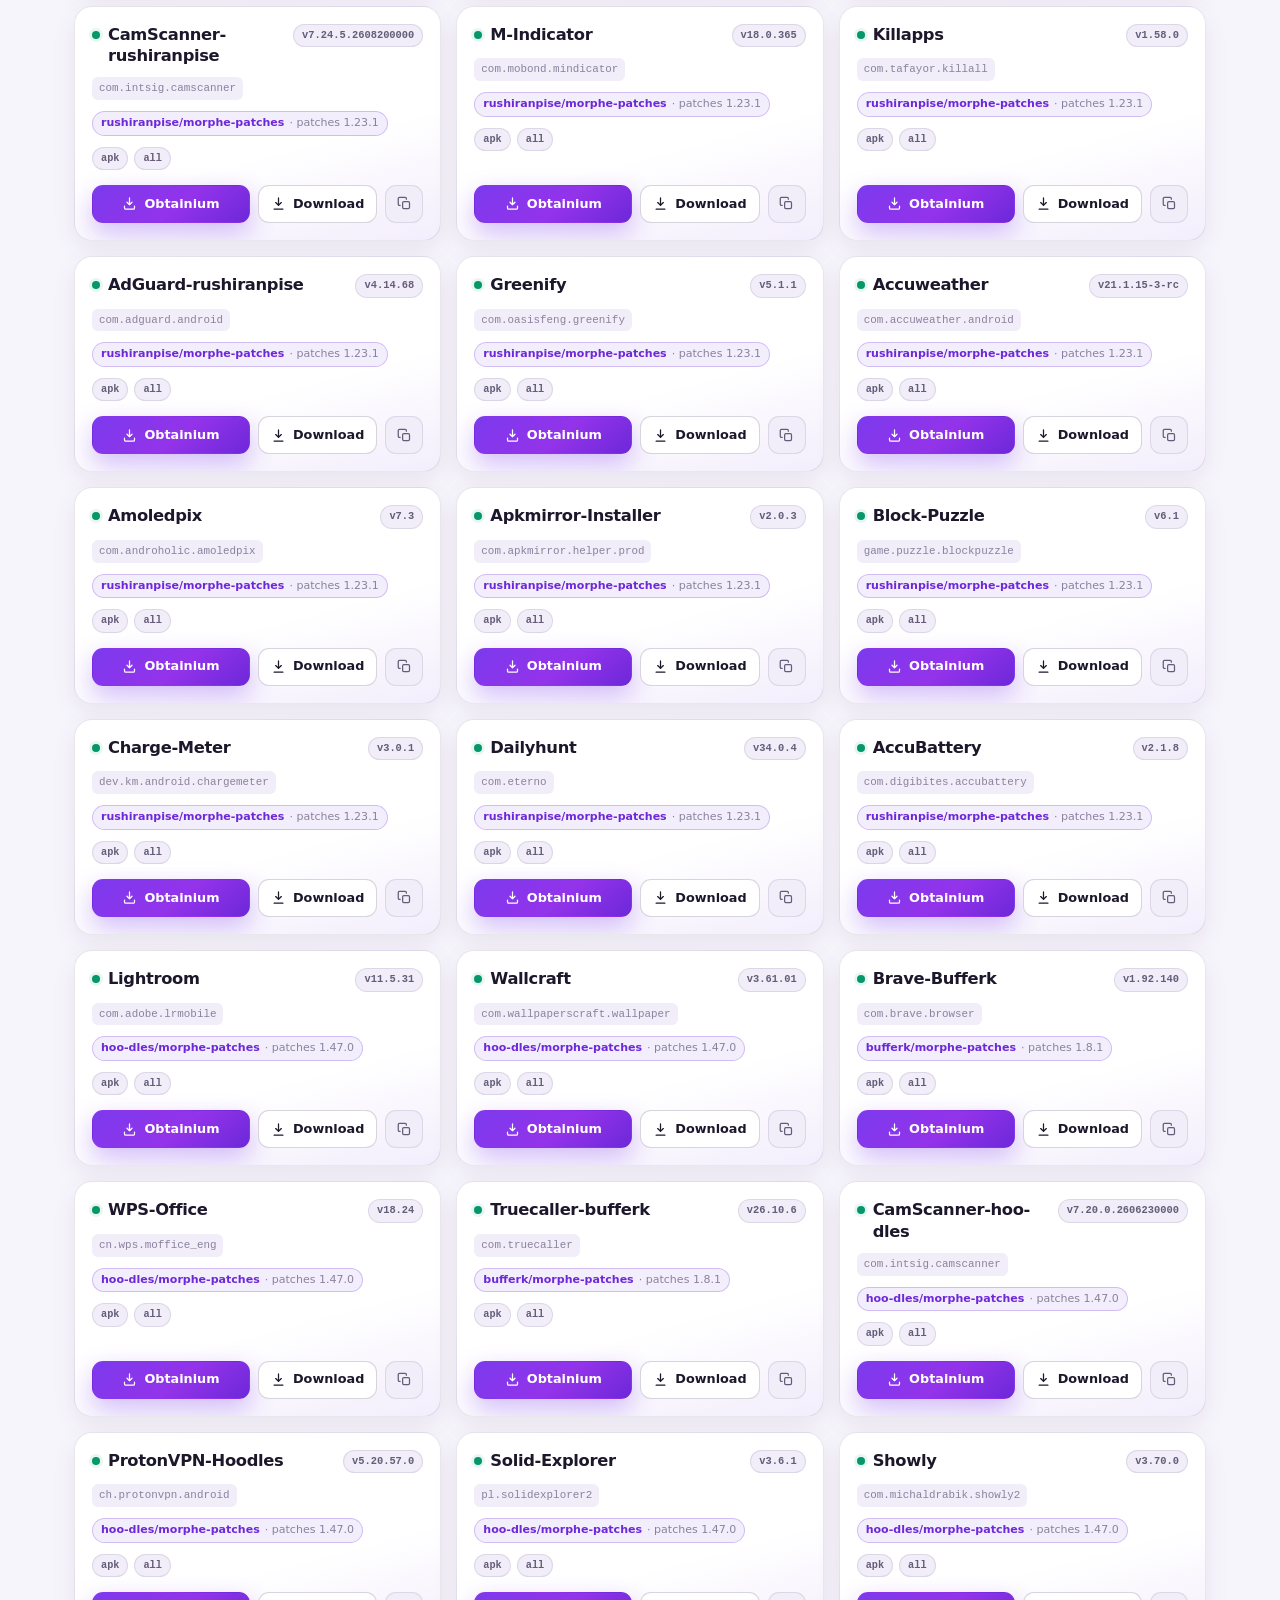
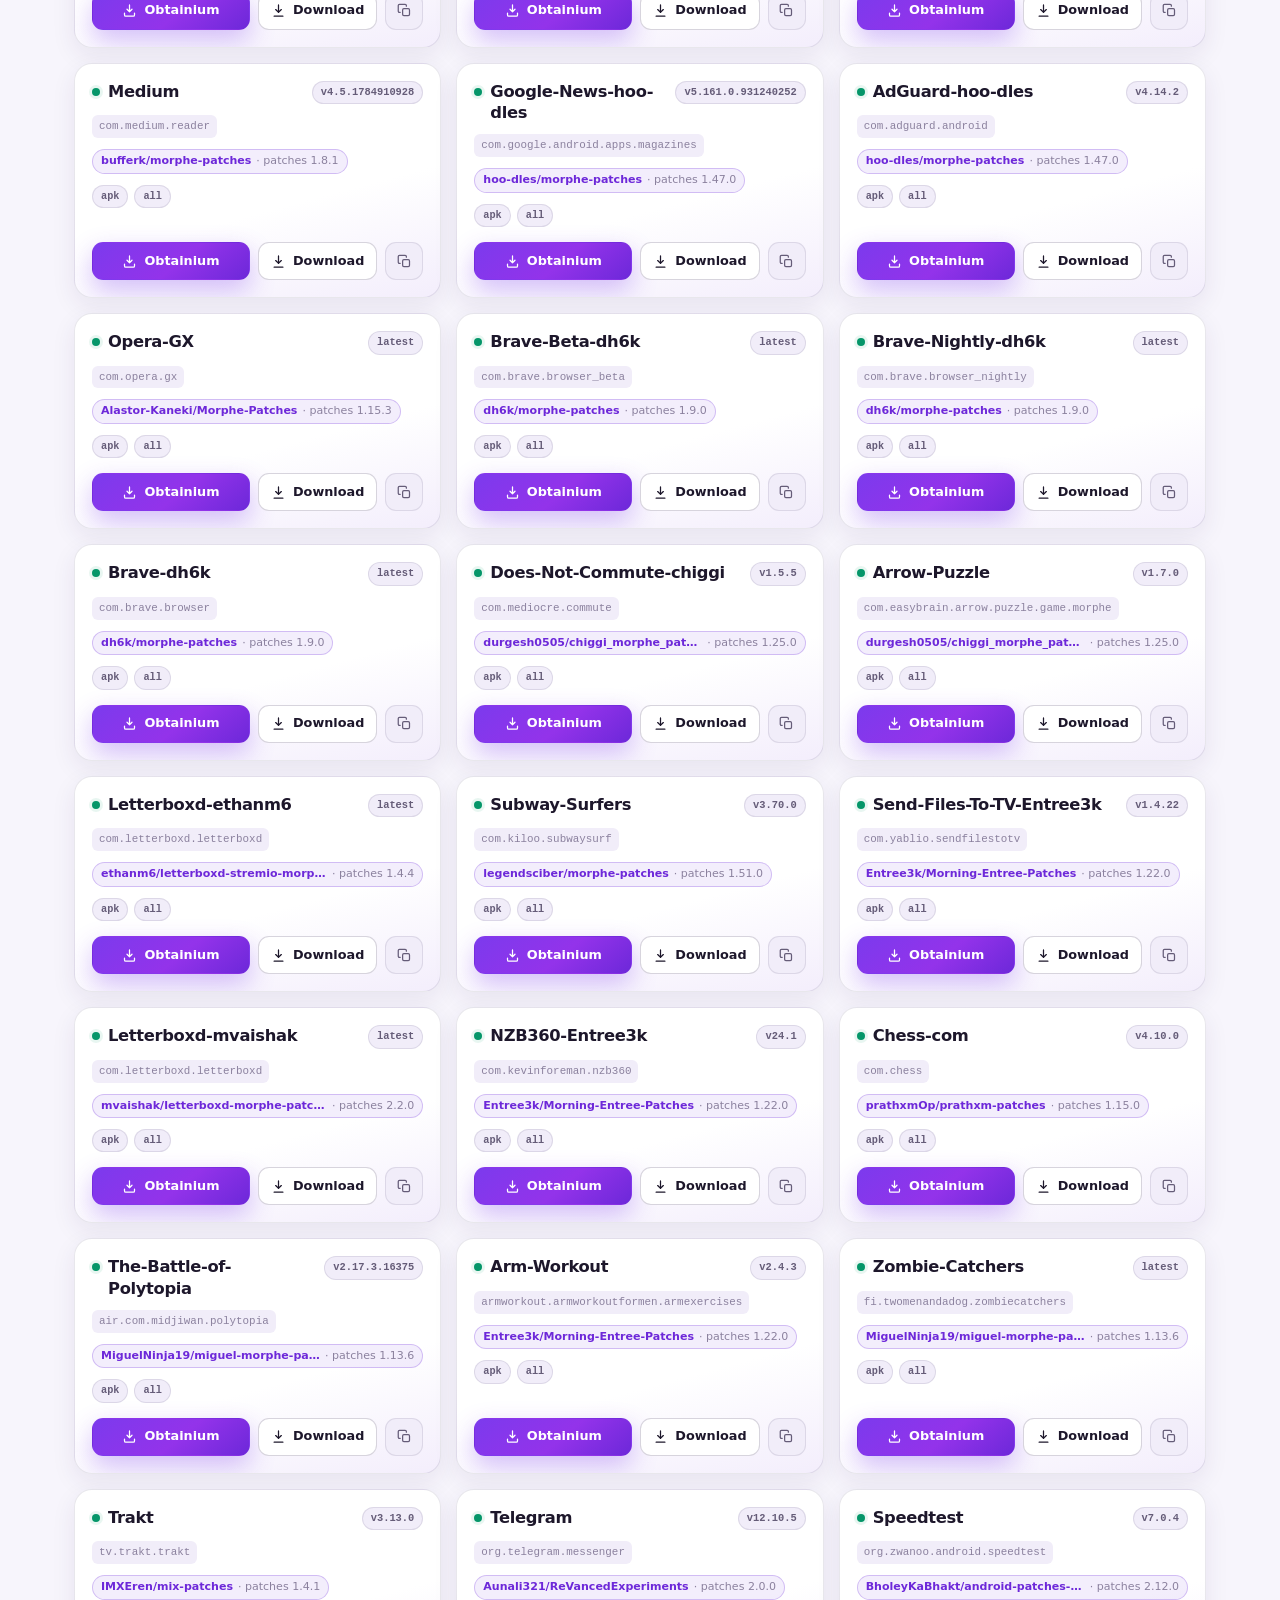
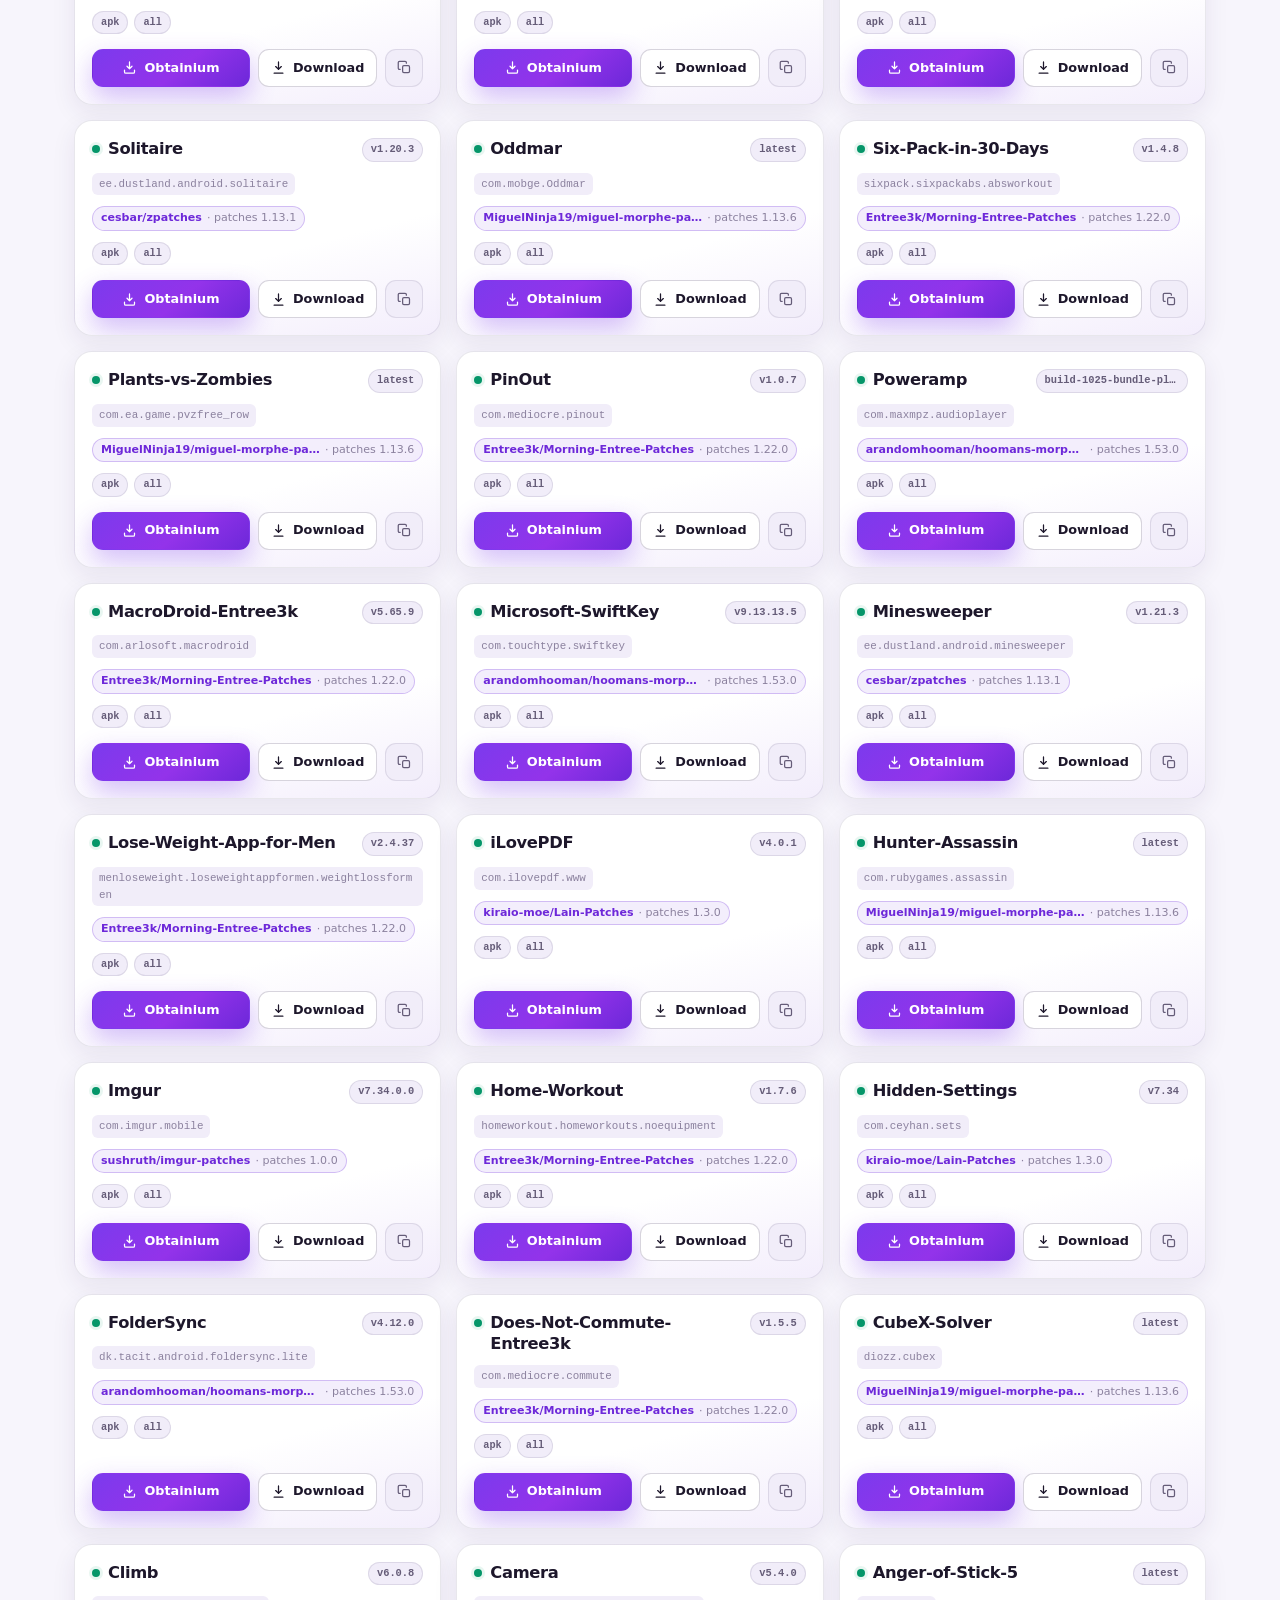
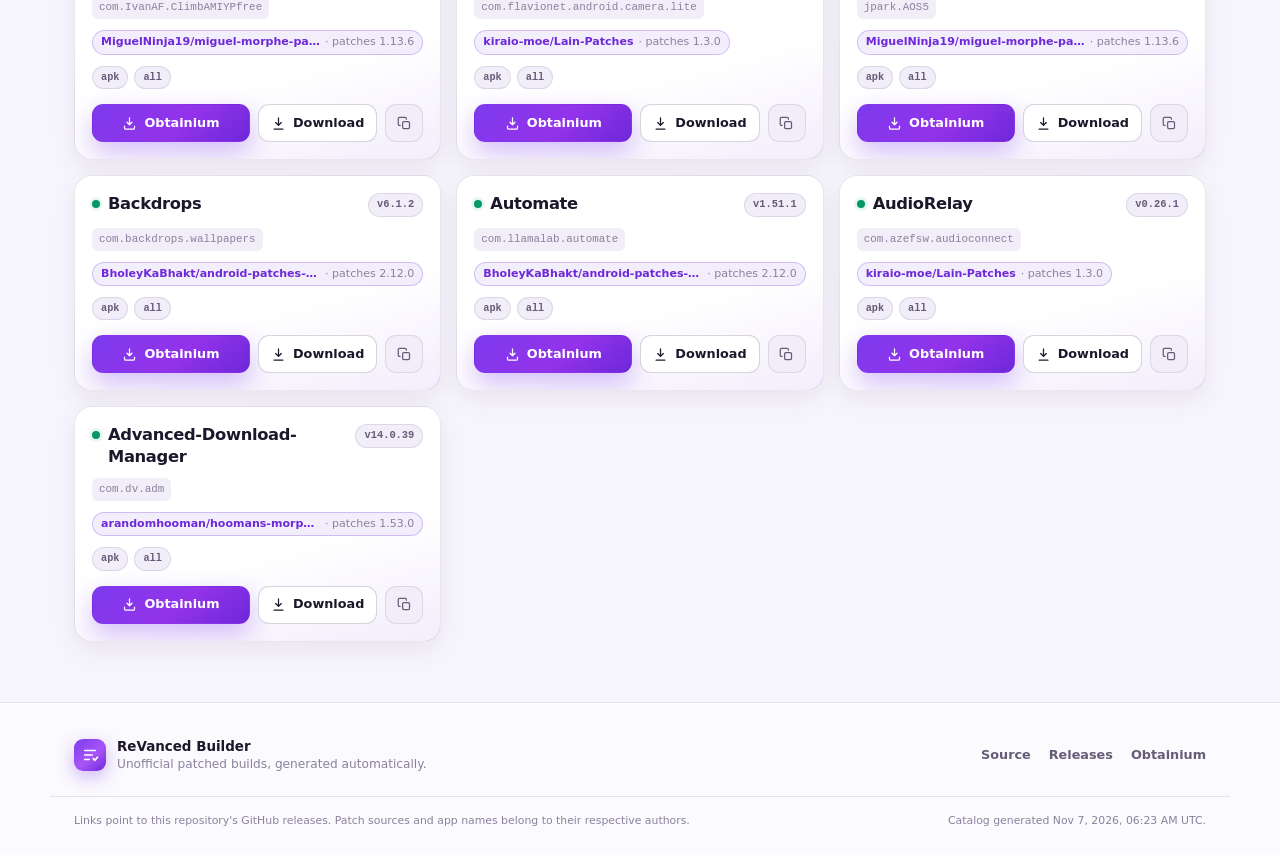
==== commit 6eb5192f: "feat(site): replace bulk deep link with import-file download The one-tap add-all deep link is unreli" ====
--- a/site/index.html
+++ b/site/index.html
@@ -77,13 +77,6 @@
               <path d="M12 5v14M19 12l-7 7-7-7"></path>
             </svg>
           </a>
-          <a class="btn btn-obtainium" id="obtainiumAll" href="#" aria-disabled="true" title="Add every built app to Obtainium in one import">
-            <svg viewBox="0 0 24 24" width="16" height="16" fill="none" stroke="currentColor" stroke-width="2" stroke-linecap="round" stroke-linejoin="round" aria-hidden="true">
-              <path d="M12 3v11m0 0 4-4m-4 4-4-4"></path>
-              <path d="M4 16v3a2 2 0 0 0 2 2h12a2 2 0 0 0 2-2v-3"></path>
-            </svg>
-            <span id="obtainiumAllLabel">Add all apps to Obtainium</span>
-          </a>
           <a class="btn btn-ghost" href="https://github.com/ImranR98/Obtainium" target="_blank" rel="noopener">
             Get Obtainium
             <svg viewBox="0 0 24 24" width="15" height="15" fill="none" stroke="currentColor" stroke-width="2" stroke-linecap="round" stroke-linejoin="round" aria-hidden="true">
@@ -91,9 +84,9 @@
             </svg>
           </a>
         </div>
-        <p class="hero-import-note" id="obtainiumAllNote" hidden>
-          <span id="obtainiumAllDetail">One import for every built app.</span>
-          <a id="obtainiumDownload" href="#" download="revanced-builder-obtainium.json">Download the import file</a>
+        <p class="hero-import-note" id="obtainiumImportNote" hidden>
+          <span id="obtainiumImportDetail">One import file for every built app.</span>
+          <a id="obtainiumDownload" href="#" download="revanced-builder-obtainium.json">Download the all-apps import file</a>
         </p>
         <dl class="stats" aria-label="Catalog statistics">
           <div class="stat">
--- a/site/style.css
+++ b/site/style.css
@@ -424,22 +424,6 @@
   background: var(--surface-2);
 }
 
-.btn-obtainium {
-  background: linear-gradient(140deg, #4f46e5, #4500ff 58%, #6d28d9);
-  color: #fff;
-  box-shadow: 0 10px 26px rgba(69, 0, 255, 0.32);
-}
-
-.btn-obtainium:hover {
-  background: linear-gradient(140deg, #6366f1, #5b21ff 58%, #7c3aed);
-  box-shadow: 0 12px 30px rgba(69, 0, 255, 0.42);
-}
-
-.btn-obtainium[aria-disabled="true"] {
-  opacity: 0.55;
-  pointer-events: none;
-}
-
 .hero-import-note {
   display: flex;
   flex-wrap: wrap;
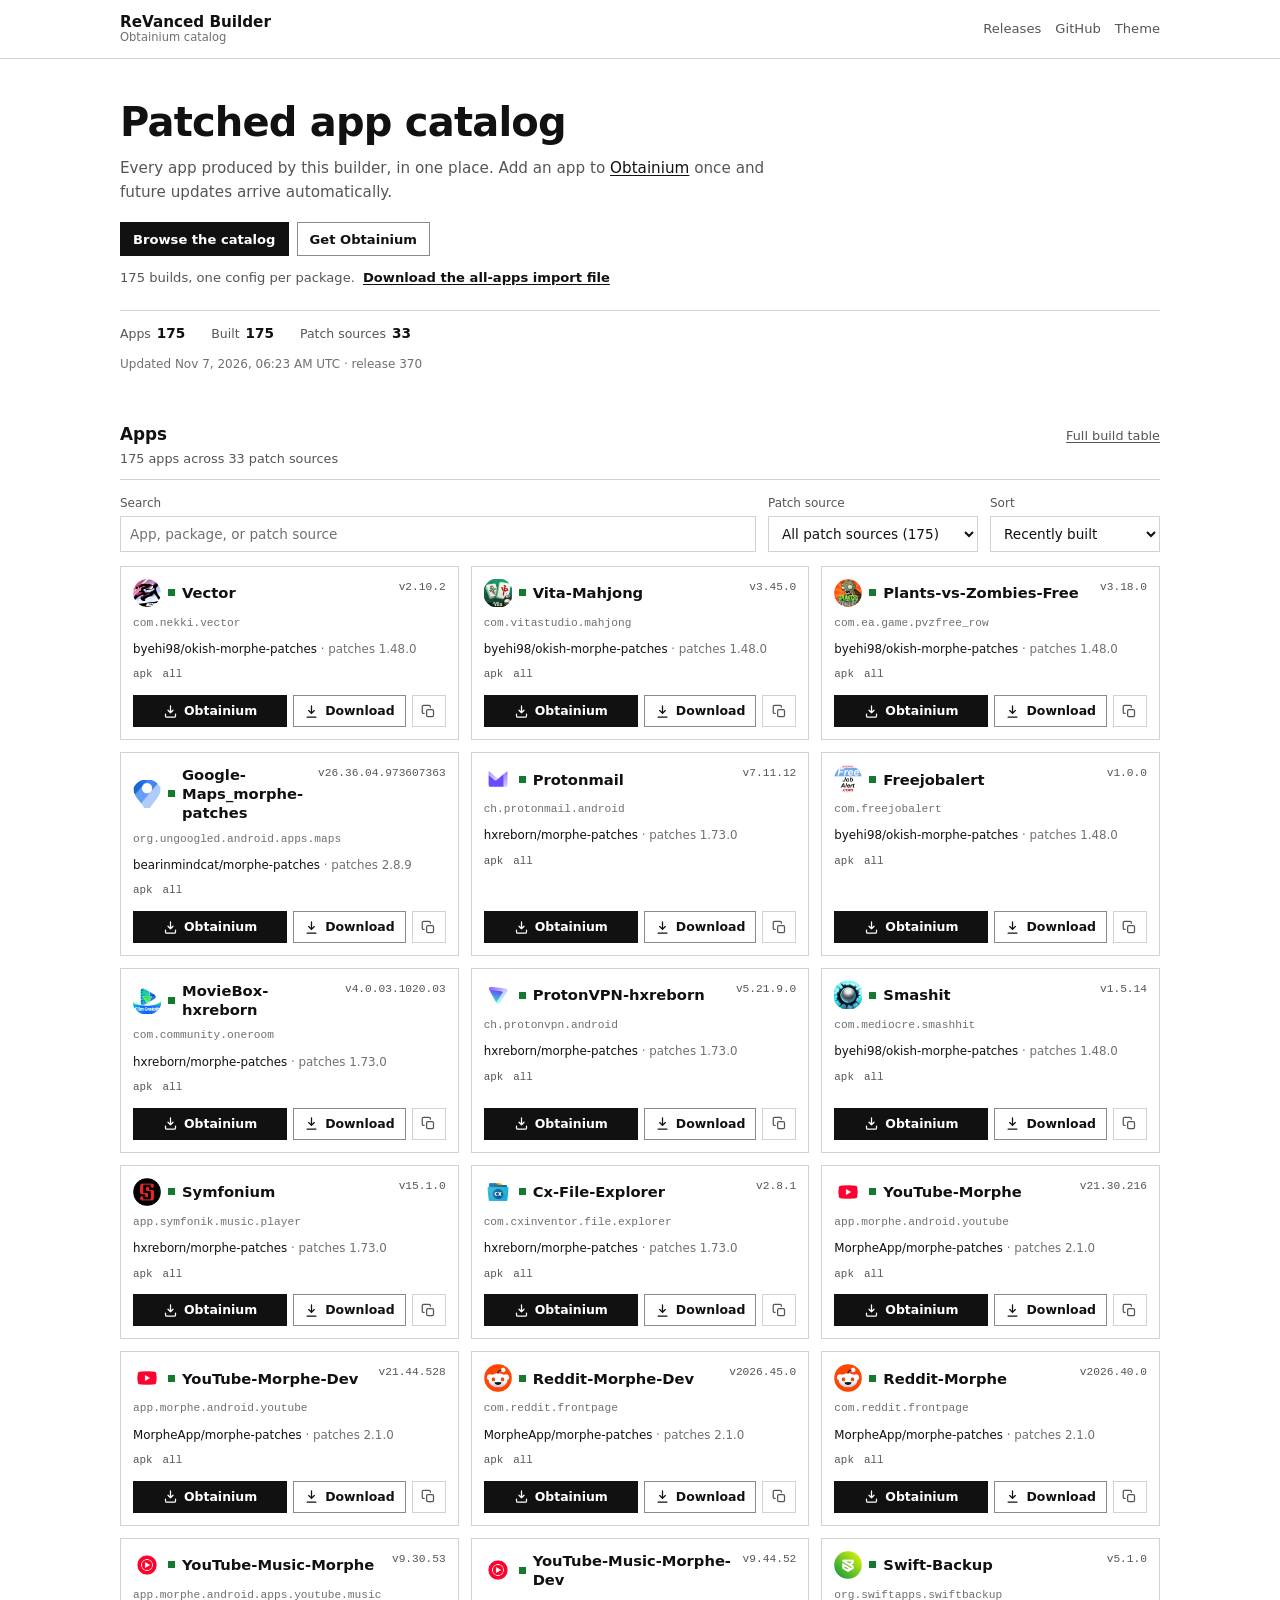
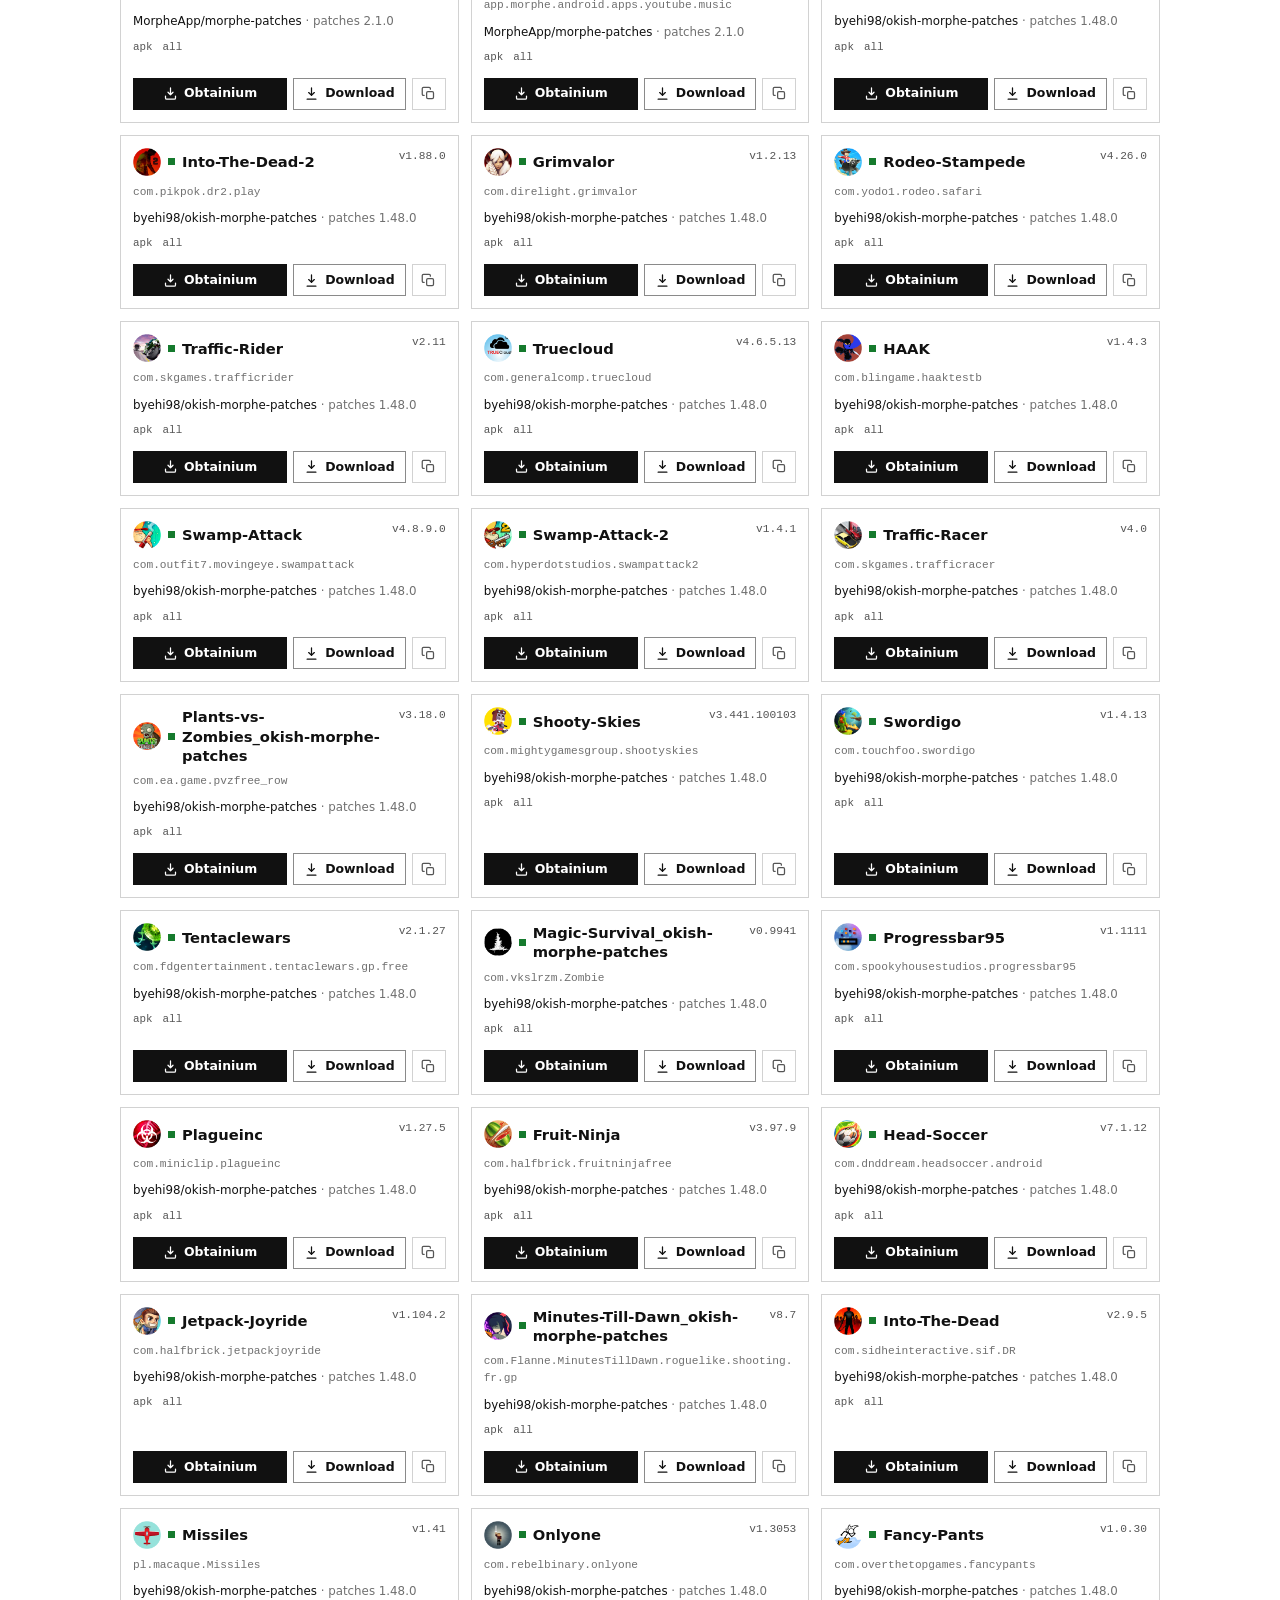
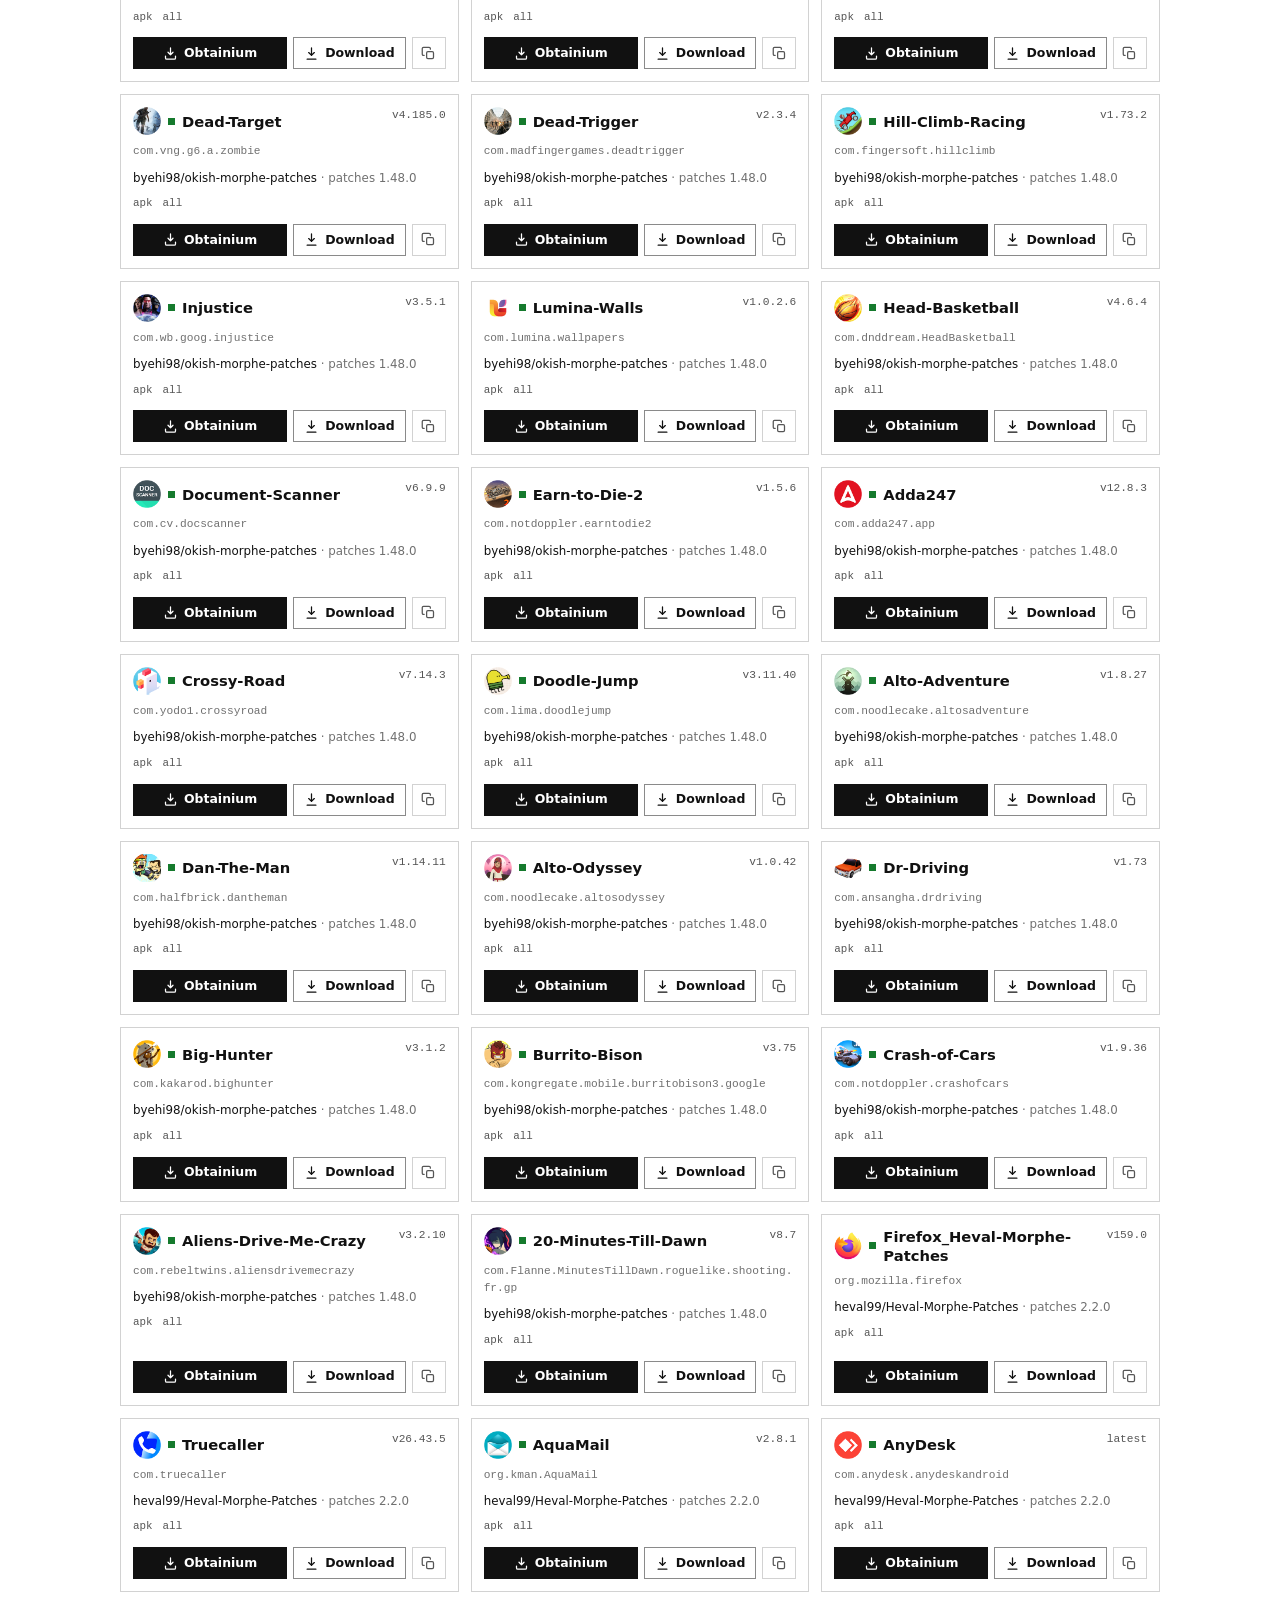
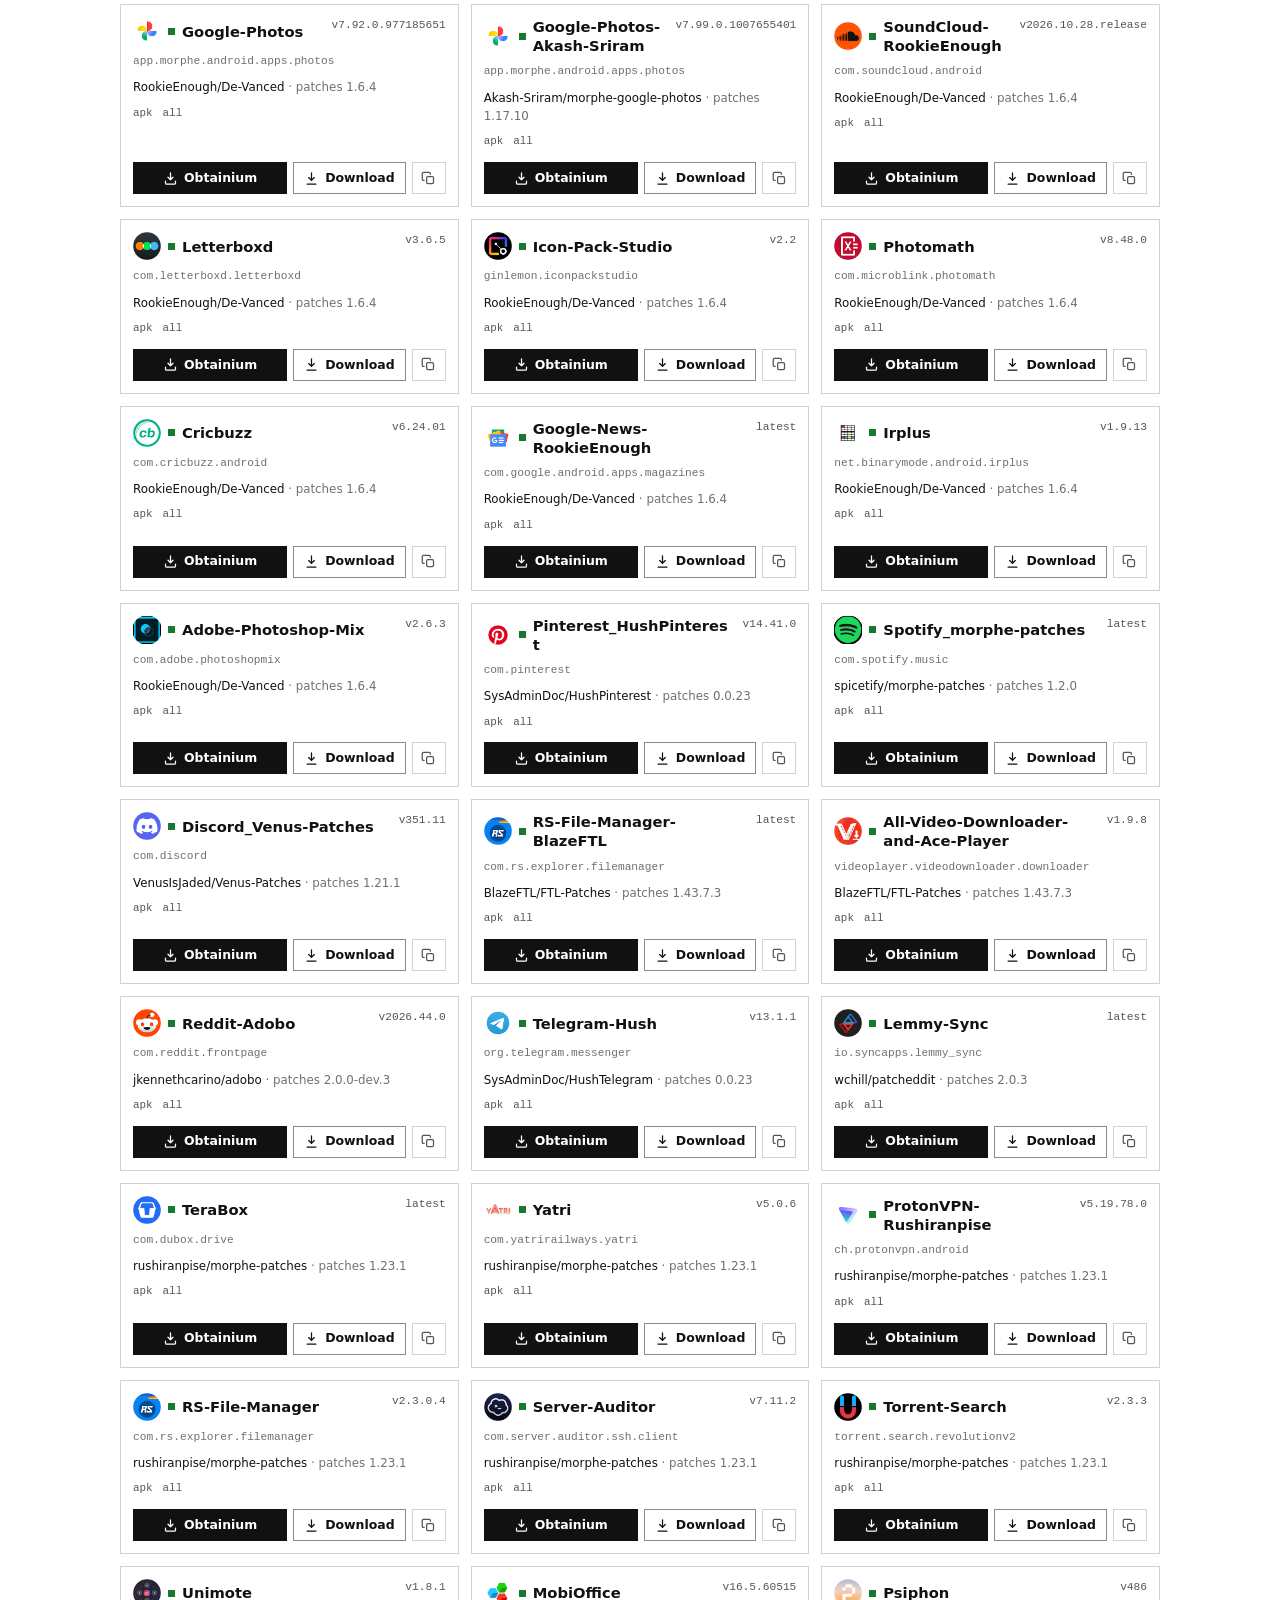
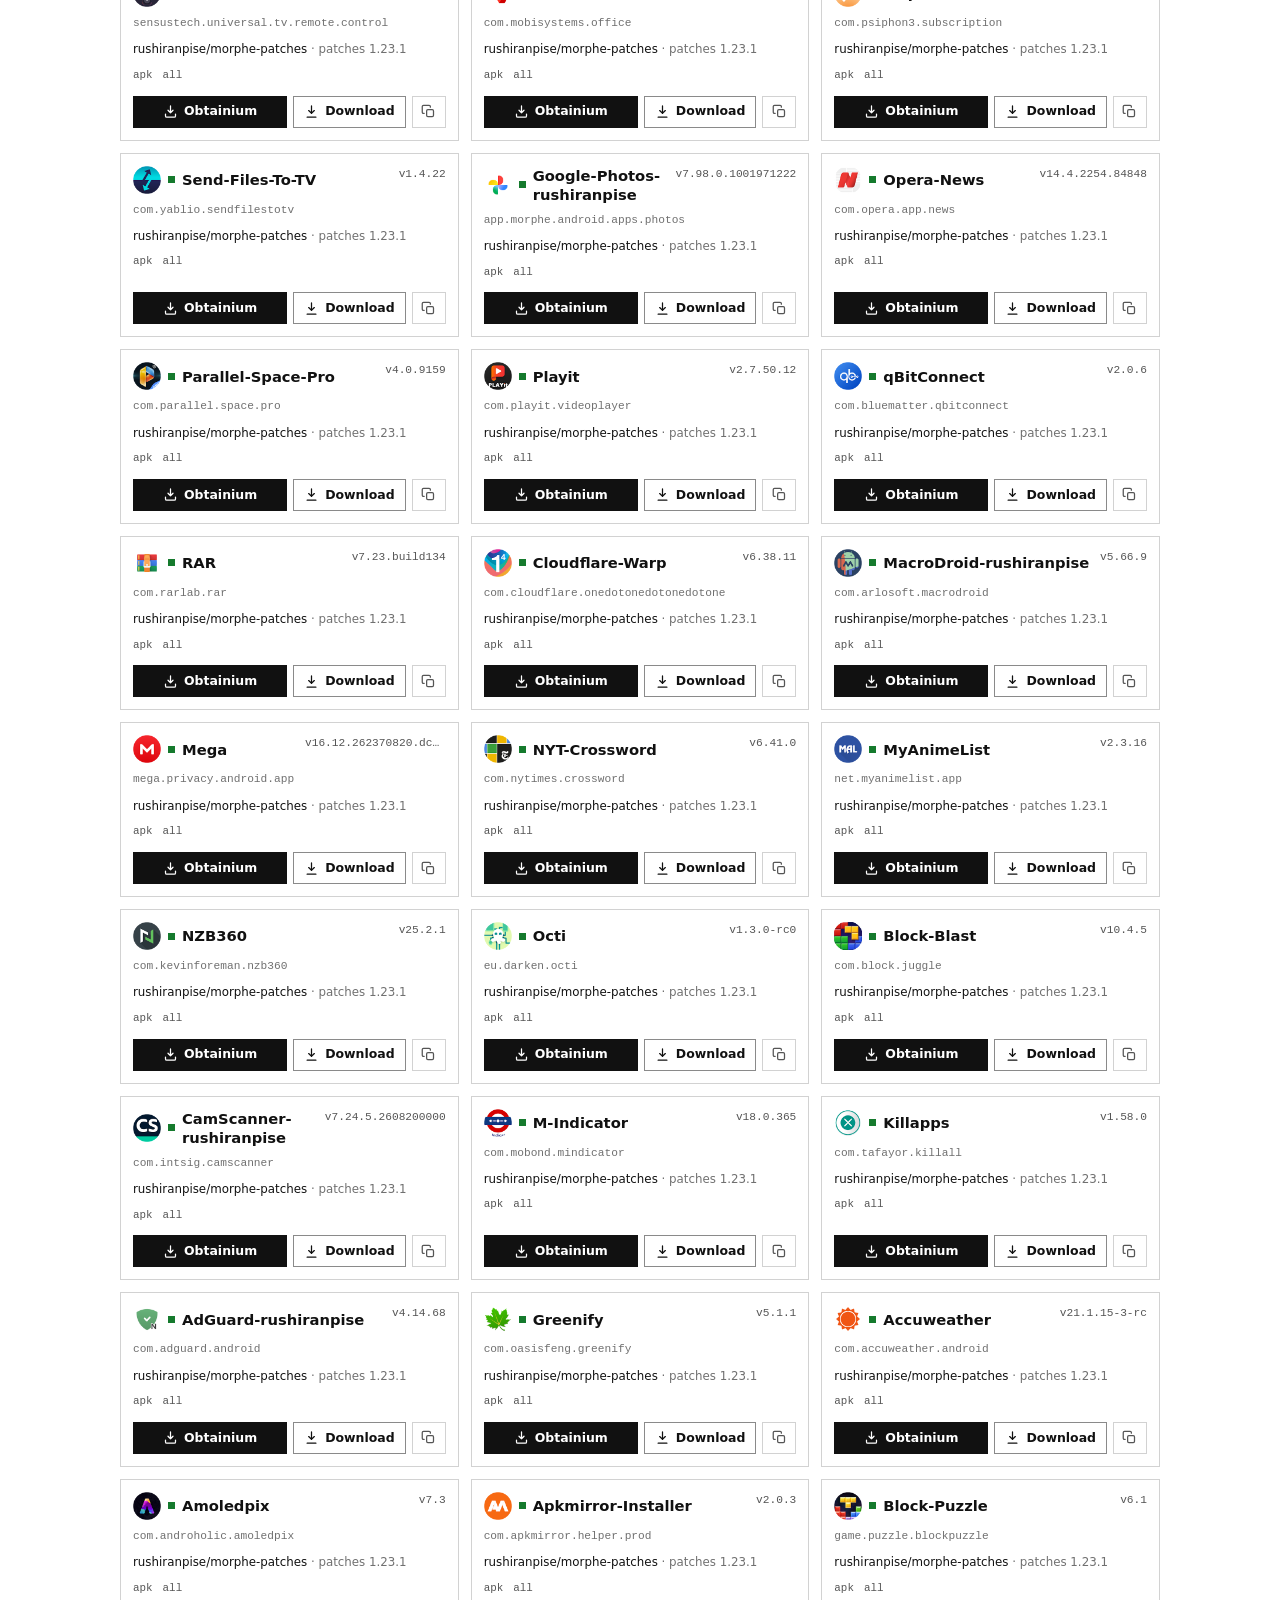
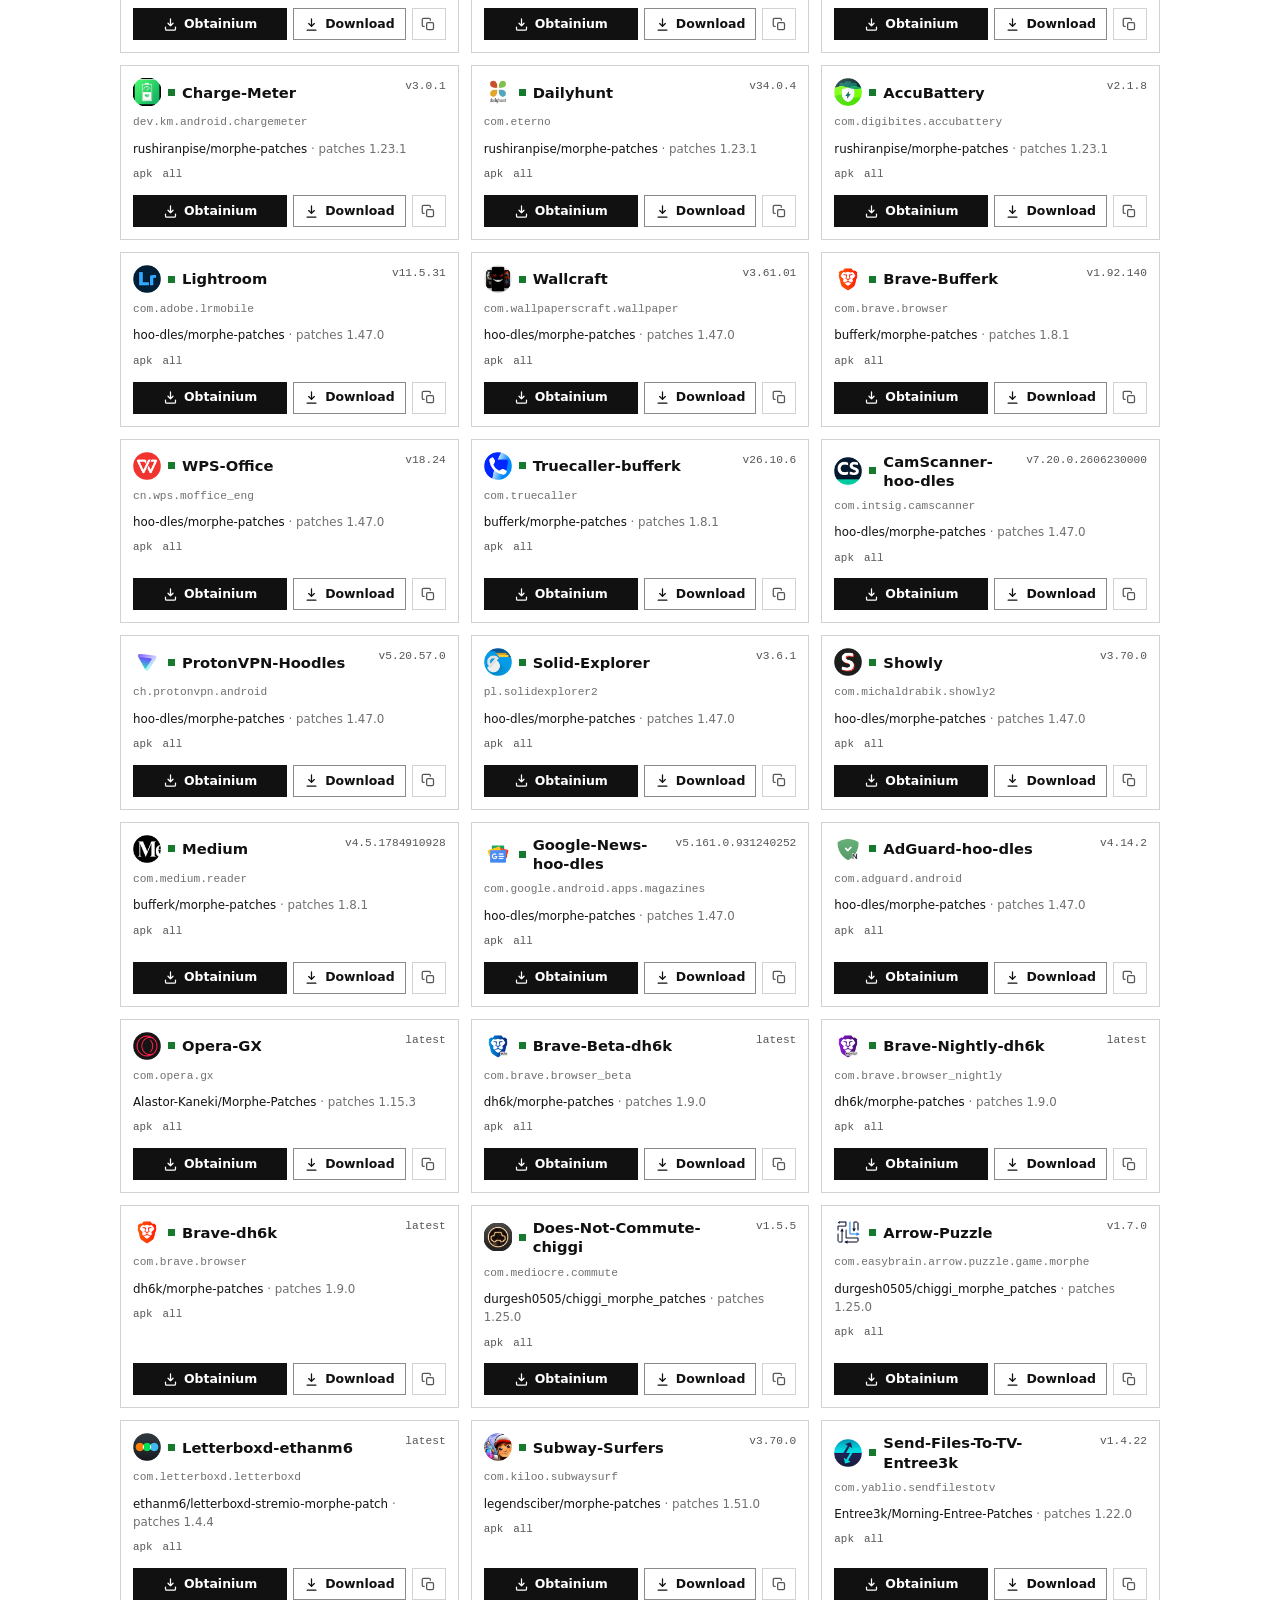
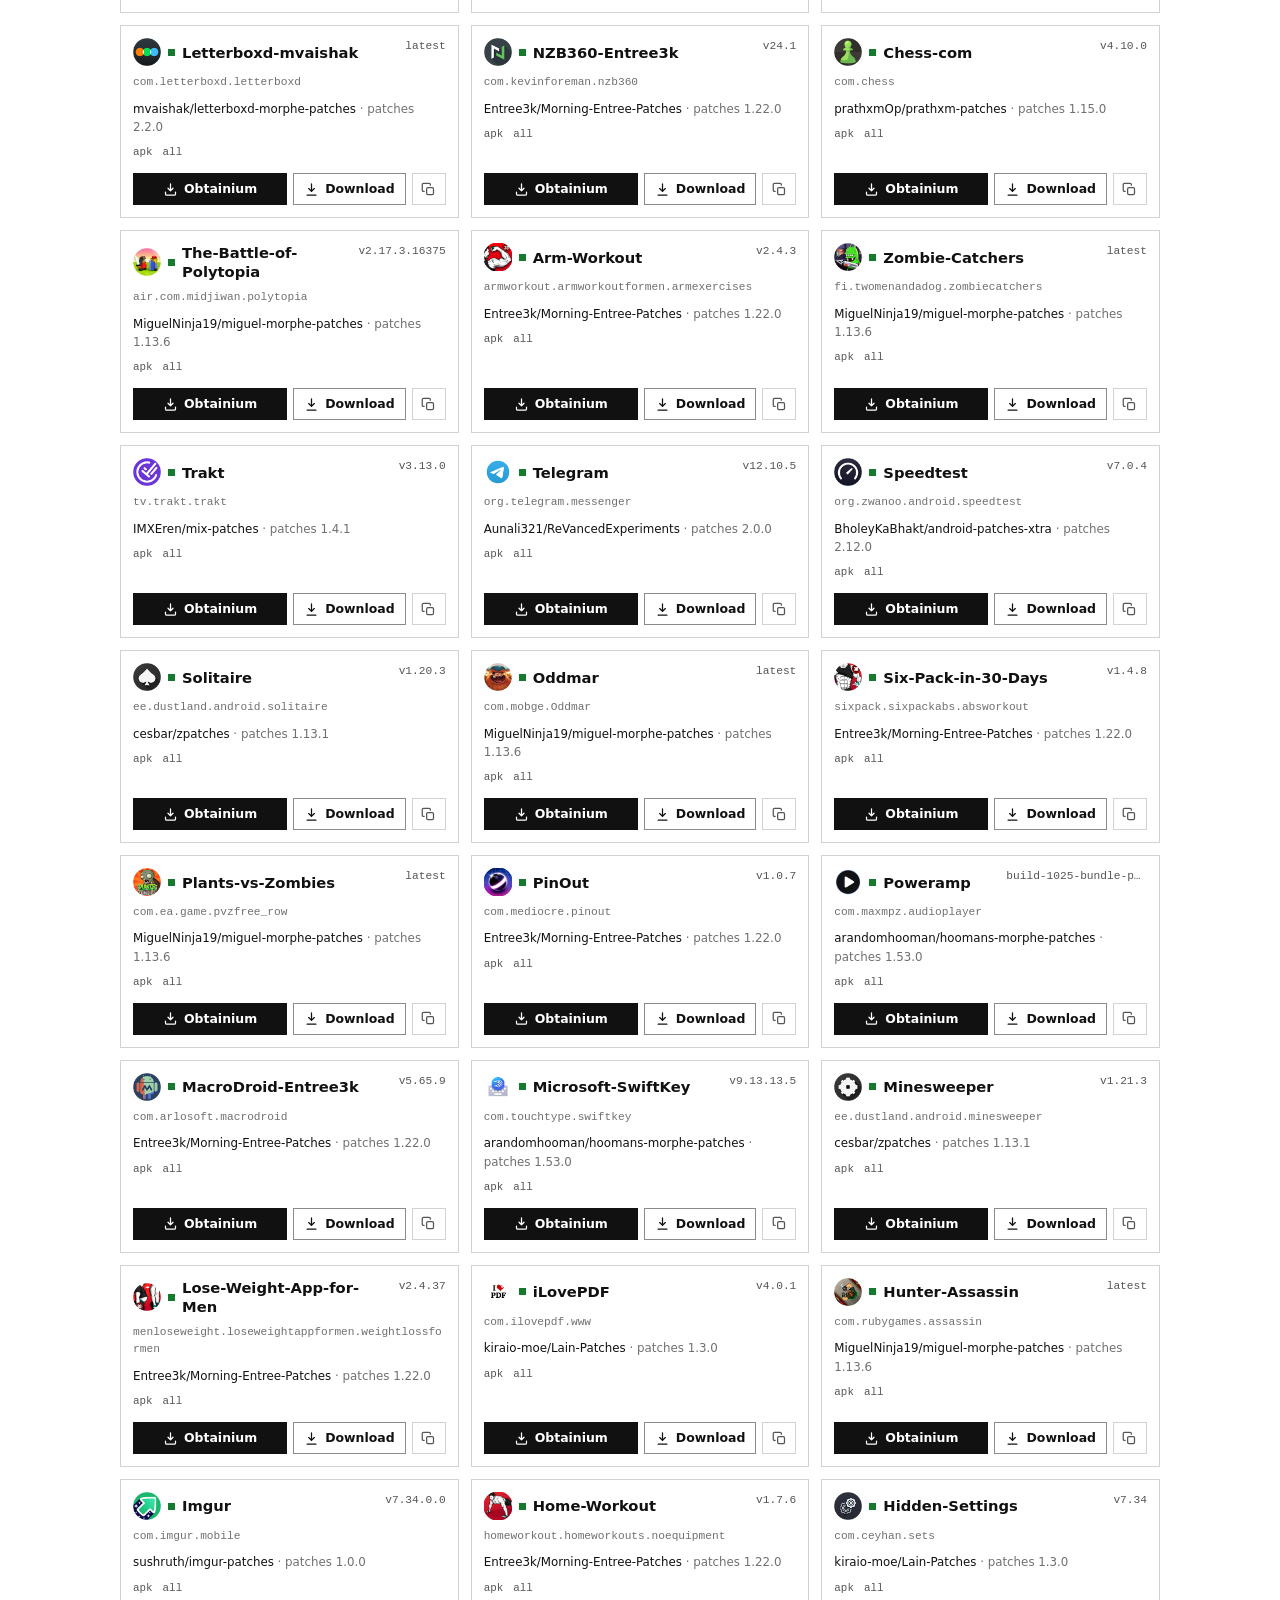
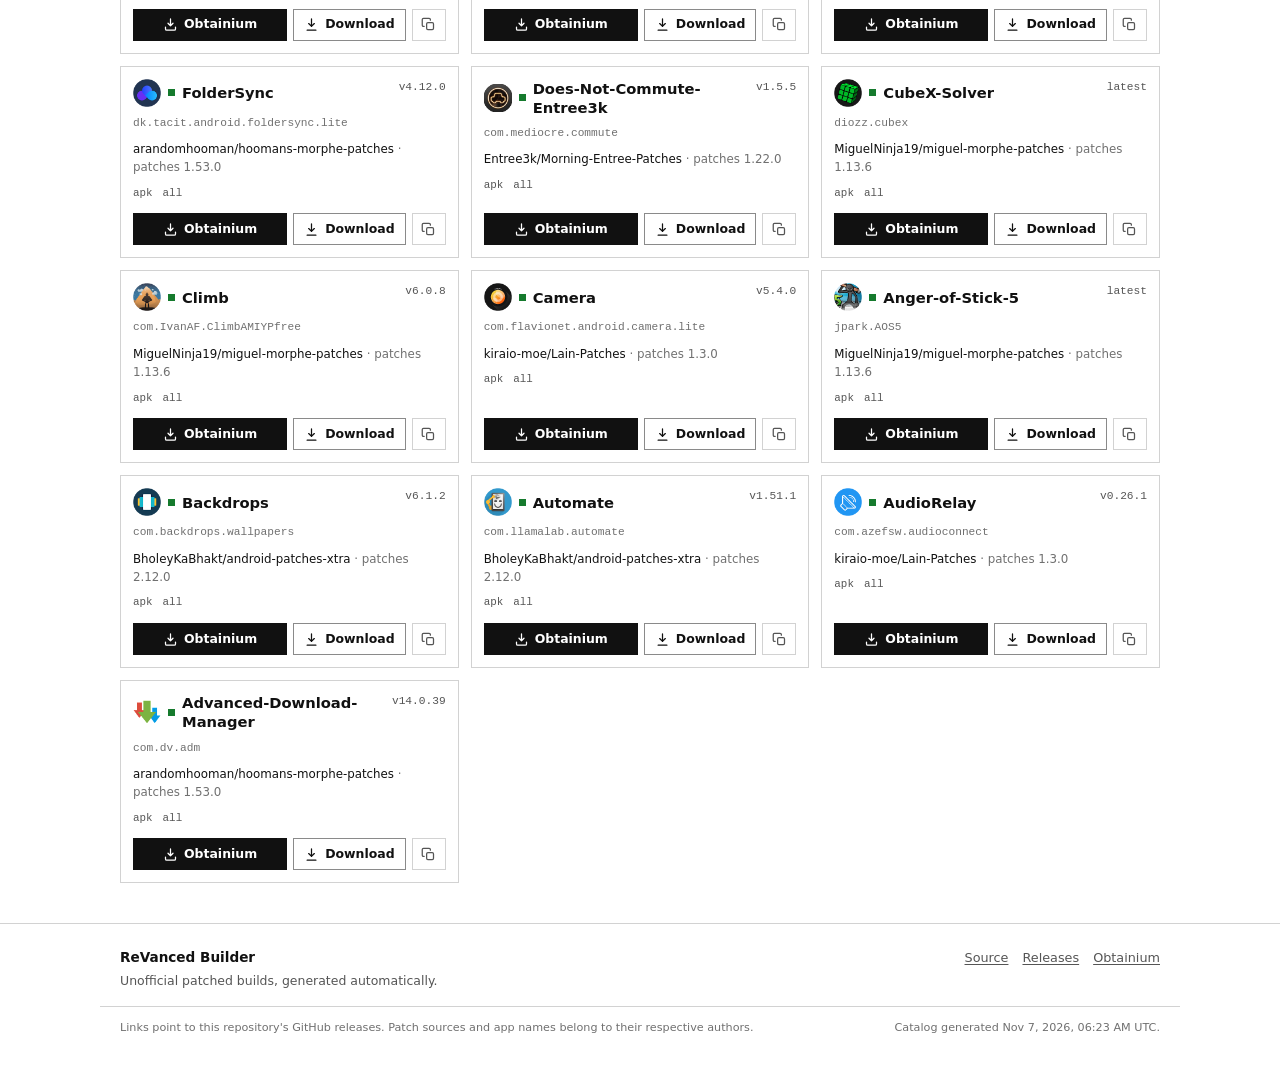
==== commit 677f18e8: "Update site theme and add ImageMagick icon conversion" ====
--- a/site/index.html
+++ b/site/index.html
@@ -1,10 +1,10 @@
 <!DOCTYPE html>
-<html lang="en" data-theme="dark">
+<html lang="en" data-theme="light">
 <head>
   <meta charset="UTF-8">
   <meta name="viewport" content="width=device-width, initial-scale=1.0">
-  <meta name="color-scheme" content="dark light">
-  <meta name="theme-color" content="#0d0b14" id="themeColor">
+  <meta name="color-scheme" content="light dark">
+  <meta name="theme-color" content="#ffffff" id="themeColor">
   <meta name="description" content="Browse every app built by this ReVanced builder and install it with a single Obtainium link.">
   <meta property="og:type" content="website">
   <meta property="og:title" content="ReVanced Builder — Obtainium Catalog">
@@ -17,7 +17,7 @@
   <meta name="twitter:description" content="Every patched app built by this project, with one-tap Obtainium install links.">
   <meta name="twitter:image" content="https://byehi98.github.io/revanced-builder/social-preview.svg">
   <title>ReVanced Builder — Obtainium Catalog</title>
-  <link rel="icon" href="data:image/svg+xml,%3Csvg xmlns='http://www.w3.org/2000/svg' viewBox='0 0 100 100'%3E%3Crect width='100' height='100' rx='24' fill='%23110f1c'/%3E%3Cpath d='M28 31h44M28 50h31M28 69h21' stroke='%238b5cf6' stroke-width='9' stroke-linecap='round'/%3E%3Ccircle cx='73' cy='67' r='17' fill='%23110f1c' stroke='%2322c55e' stroke-width='6'/%3E%3Cpath d='m66 67 5 5 9-10' fill='none' stroke='%2322c55e' stroke-width='6' stroke-linecap='round' stroke-linejoin='round'/%3E%3C/svg%3E">
+  <link rel="icon" href="data:image/svg+xml,%3Csvg xmlns='http://www.w3.org/2000/svg' viewBox='0 0 100 100'%3E%3Crect width='100' height='100' fill='%23111111'/%3E%3Cpath d='M26 30h48M26 50h34M26 70h22' stroke='%23ffffff' stroke-width='9'/%3E%3C/svg%3E">
   <link rel="stylesheet" href="style.css">
 </head>
 <body>
@@ -26,166 +26,94 @@
   <header class="site-header">
     <div class="container header-inner">
       <a class="brand" href="./" aria-label="ReVanced Builder home">
-        <span class="brand-mark" aria-hidden="true">
-          <svg viewBox="0 0 24 24" fill="none" stroke="currentColor" stroke-width="2.2" stroke-linecap="round">
-            <path d="M5 6h14M5 12h10M5 18h6"></path>
-            <path d="m16.5 17 2 2 3.5-4" stroke-width="2.4"></path>
-          </svg>
-        </span>
-        <span class="brand-text">
-          <strong>ReVanced Builder</strong>
-          <span>Obtainium catalog</span>
-        </span>
+        <strong>ReVanced Builder</strong>
+        <span>Obtainium catalog</span>
       </a>
 
       <nav class="header-actions" aria-label="Project links">
         <a class="header-link" id="releasesLink" href="https://github.com/byehi98/revanced-builder/releases" target="_blank" rel="noopener">Releases</a>
-        <a class="header-link" id="repoLink" href="https://github.com/byehi98/revanced-builder" target="_blank" rel="noopener">
-          <svg viewBox="0 0 24 24" aria-hidden="true" width="17" height="17" fill="currentColor">
-            <path d="M12 .8A11.2 11.2 0 0 0 .8 12a11.2 11.2 0 0 0 7.65 10.62c.56.1.77-.24.77-.54v-2.1c-3.12.68-3.78-1.32-3.78-1.32-.51-1.3-1.25-1.65-1.25-1.65-1.02-.7.08-.68.08-.68 1.13.08 1.72 1.16 1.72 1.16 1 1.72 2.64 1.22 3.29.94.1-.73.39-1.23.71-1.51-2.49-.28-5.1-1.24-5.1-5.52 0-1.22.44-2.22 1.16-3-.12-.28-.5-1.42.11-2.95 0 0 .94-.3 3.08 1.14a10.7 10.7 0 0 1 5.6 0c2.14-1.44 3.08-1.14 3.08-1.14.61 1.53.23 2.67.11 2.95.72.78 1.16 1.78 1.16 3 0 4.29-2.62 5.23-5.12 5.51.4.35.76 1.03.76 2.08v3.08c0 .3.2.65.78.54A11.2 11.2 0 0 0 23.2 12 11.2 11.2 0 0 0 12 .8Z"></path>
-          </svg>
-          <span>GitHub</span>
-        </a>
-        <button class="icon-btn theme-toggle" id="themeToggle" type="button" aria-label="Switch to light theme" title="Switch theme">
-          <svg class="icon-sun" viewBox="0 0 24 24" width="18" height="18" fill="none" stroke="currentColor" stroke-width="1.8" stroke-linecap="round" aria-hidden="true">
-            <circle cx="12" cy="12" r="4"></circle>
-            <path d="M12 2v2M12 20v2M2 12h2M20 12h2M4.9 4.9l1.4 1.4M17.7 17.7l1.4 1.4M19.1 4.9l-1.4 1.4M6.3 17.7l-1.4 1.4"></path>
-          </svg>
-          <svg class="icon-moon" viewBox="0 0 24 24" width="18" height="18" fill="none" stroke="currentColor" stroke-width="1.8" stroke-linecap="round" stroke-linejoin="round" aria-hidden="true">
-            <path d="M21 12.8A8.5 8.5 0 1 1 11.2 3 7 7 0 0 0 21 12.8Z"></path>
-          </svg>
-        </button>
+        <a class="header-link" id="repoLink" href="https://github.com/byehi98/revanced-builder" target="_blank" rel="noopener">GitHub</a>
+        <button class="header-link theme-toggle" id="themeToggle" type="button" aria-label="Switch to light theme" title="Switch theme">Theme</button>
       </nav>
     </div>
   </header>
 
   <main>
     <section class="hero container">
-      <div class="hero-glow" aria-hidden="true"></div>
-      <div class="hero-copy">
-        <p class="eyebrow"><span class="pulse" aria-hidden="true"></span> Built straight from GitHub releases</p>
-        <h1>Install patched apps.<br><span>Keep them updated.</span></h1>
-        <p class="lede">
-          Every app produced by this builder, in one place. Add it to
-          <a href="https://obtainium.imranr.dev/" target="_blank" rel="noopener">Obtainium</a>
-          and updates arrive automatically — no APK hunting, no manual re-installs.
-        </p>
-        <div class="hero-actions">
-          <a class="btn btn-primary" href="#catalog">
-            Browse the catalog
-            <svg viewBox="0 0 24 24" width="16" height="16" fill="none" stroke="currentColor" stroke-width="2" stroke-linecap="round" stroke-linejoin="round" aria-hidden="true">
-              <path d="M12 5v14M19 12l-7 7-7-7"></path>
-            </svg>
-          </a>
-          <a class="btn btn-ghost" href="https://github.com/ImranR98/Obtainium" target="_blank" rel="noopener">
-            Get Obtainium
-            <svg viewBox="0 0 24 24" width="15" height="15" fill="none" stroke="currentColor" stroke-width="2" stroke-linecap="round" stroke-linejoin="round" aria-hidden="true">
-              <path d="M7 17 17 7M8 7h9v9"></path>
-            </svg>
-          </a>
+      <h1>Patched app catalog</h1>
+      <p class="lede">
+        Every app produced by this builder, in one place. Add an app to
+        <a href="https://obtainium.imranr.dev/" target="_blank" rel="noopener">Obtainium</a>
+        once and future updates arrive automatically.
+      </p>
+      <div class="hero-actions">
+        <a class="btn btn-primary" href="#catalog">Browse the catalog</a>
+        <a class="btn btn-ghost" href="https://github.com/ImranR98/Obtainium" target="_blank" rel="noopener">Get Obtainium</a>
+      </div>
+      <p class="hero-import-note" id="obtainiumImportNote" hidden>
+        <span id="obtainiumImportDetail">One import file for every built app.</span>
+        <a id="obtainiumDownload" href="#" download="revanced-builder-obtainium.json">Download the all-apps import file</a>
+      </p>
+      <dl class="stats" aria-label="Catalog statistics">
+        <div class="stat">
+          <dt>Apps</dt>
+          <dd id="statApps">—</dd>
         </div>
-        <p class="hero-import-note" id="obtainiumImportNote" hidden>
-          <span id="obtainiumImportDetail">One import file for every built app.</span>
-          <a id="obtainiumDownload" href="#" download="revanced-builder-obtainium.json">Download the all-apps import file</a>
-        </p>
-        <dl class="stats" aria-label="Catalog statistics">
-          <div class="stat">
-            <dt>Apps</dt>
-            <dd id="statApps">—</dd>
-          </div>
-          <div class="stat">
-            <dt>Built</dt>
-            <dd id="statBuilt">—</dd>
-          </div>
-          <div class="stat">
-            <dt>Patch sources</dt>
-            <dd id="statSources">—</dd>
-          </div>
-        </dl>
-      </div>
-
-      <aside class="hero-card" aria-label="How it works">
-        <div class="hero-card-top">
-          <span class="mini-icon" aria-hidden="true">
-            <svg viewBox="0 0 24 24" width="20" height="20" fill="none" stroke="currentColor" stroke-width="1.9" stroke-linecap="round" stroke-linejoin="round">
-              <path d="M12 3v12m0 0 4.5-4.5M12 15l-4.5-4.5"></path>
-              <path d="M4 17v2a2 2 0 0 0 2 2h12a2 2 0 0 0 2-2v-2"></path>
-            </svg>
-          </span>
-          <div>
-            <h2>One link per app</h2>
-            <p>Each card carries an Obtainium deep link filtered to that app's release assets.</p>
-          </div>
+        <div class="stat">
+          <dt>Built</dt>
+          <dd id="statBuilt">—</dd>
         </div>
-        <ol class="steps">
-          <li><span>1</span> Install Obtainium on Android.</li>
-          <li><span>2</span> Tap the purple Obtainium button on a card.</li>
-          <li><span>3</span> Let Obtainium handle future updates.</li>
-        </ol>
-        <p class="hero-card-note" id="updatedNote">Reading the latest build data…</p>
-      </aside>
+        <div class="stat">
+          <dt>Patch sources</dt>
+          <dd id="statSources">—</dd>
+        </div>
+      </dl>
+      <p class="updated" id="updatedNote">Reading the latest build data…</p>
     </section>
 
     <section class="catalog container" id="catalog">
       <div class="catalog-head">
         <div>
-          <h2>Browse the catalog</h2>
+          <h2>Apps</h2>
           <p class="result-count" id="resultCount" aria-live="polite">Loading apps…</p>
         </div>
-        <a class="text-link" id="readmeLink" href="https://github.com/byehi98/revanced-builder#build-status" target="_blank" rel="noopener">
-          View full build table
-          <svg viewBox="0 0 24 24" width="14" height="14" fill="none" stroke="currentColor" stroke-width="2" stroke-linecap="round" stroke-linejoin="round" aria-hidden="true">
-            <path d="M7 17 17 7M8 7h9v9"></path>
-          </svg>
-        </a>
+        <a class="text-link" id="readmeLink" href="https://github.com/byehi98/revanced-builder#build-status" target="_blank" rel="noopener">Full build table</a>
       </div>
 
       <div class="search-row">
-        <label class="search-field" for="searchInput">
-          <svg viewBox="0 0 24 24" width="19" height="19" fill="none" stroke="currentColor" stroke-width="2" stroke-linecap="round" aria-hidden="true">
-            <circle cx="11" cy="11" r="7.5"></circle>
-            <path d="m20.5 20.5-4.2-4.2"></path>
-          </svg>
-          <input id="searchInput" type="search" placeholder="Search apps, packages, patch sources…" autocomplete="off" spellcheck="false">
-          <button class="clear-btn" id="searchClear" type="button" aria-label="Clear search" hidden>
-            <svg viewBox="0 0 24 24" width="15" height="15" fill="none" stroke="currentColor" stroke-width="2.2" stroke-linecap="round" aria-hidden="true">
-              <path d="m7 7 10 10M17 7 7 17"></path>
-            </svg>
-          </button>
-        </label>
+        <div class="filter">
+          <label for="searchInput">Search</label>
+          <div class="search-control">
+            <input id="searchInput" type="search" placeholder="App, package, or patch source" autocomplete="off" spellcheck="false">
+            <button class="clear-btn" id="searchClear" type="button" aria-label="Clear search" hidden>Clear</button>
+          </div>
+        </div>
 
-        <label class="select-field" for="sourceFilter">
-          <span>Source</span>
+        <div class="filter">
+          <label for="sourceFilter">Patch source</label>
           <select id="sourceFilter">
             <option value="all">All patch sources</option>
           </select>
-        </label>
+        </div>
 
-        <label class="select-field" for="sortSelect">
-          <span>Sort</span>
+        <div class="filter">
+          <label for="sortSelect">Sort</label>
           <select id="sortSelect">
             <option value="recent">Recently built</option>
             <option value="name">Name A–Z</option>
             <option value="source">Patch source</option>
             <option value="downloads">Downloads</option>
           </select>
-        </label>
+        </div>
       </div>
 
       <div class="catalog-status" id="catalogStatus" hidden>
-        <span class="spinner" aria-hidden="true"></span>
         <span>Loading the catalog…</span>
       </div>
 
       <div class="app-grid" id="appGrid" aria-busy="true"></div>
 
       <div class="empty-state" id="emptyState" hidden>
-        <span class="empty-icon" aria-hidden="true">
-          <svg viewBox="0 0 24 24" width="28" height="28" fill="none" stroke="currentColor" stroke-width="1.7" stroke-linecap="round" stroke-linejoin="round">
-            <circle cx="11" cy="11" r="7.5"></circle>
-            <path d="m20.5 20.5-4.2-4.2"></path>
-          </svg>
-        </span>
         <h3>No apps match that search</h3>
         <p>Try a different name, package ID, or patch source.</p>
         <button class="btn btn-ghost" id="clearFilters" type="button">Clear filters</button>
@@ -196,16 +124,8 @@
   <footer class="site-footer">
     <div class="container footer-inner">
       <div class="footer-brand">
-        <span class="brand-mark small" aria-hidden="true">
-          <svg viewBox="0 0 24 24" fill="none" stroke="currentColor" stroke-width="2.2" stroke-linecap="round">
-            <path d="M5 6h14M5 12h10M5 18h6"></path>
-            <path d="m16.5 17 2 2 3.5-4" stroke-width="2.4"></path>
-          </svg>
-        </span>
-        <p>
-          <strong>ReVanced Builder</strong><br>
-          Unofficial patched builds, generated automatically.
-        </p>
+        <strong>ReVanced Builder</strong>
+        <p>Unofficial patched builds, generated automatically.</p>
       </div>
       <nav class="footer-links" aria-label="Footer links">
         <a href="https://github.com/byehi98/revanced-builder" target="_blank" rel="noopener">Source</a>
--- a/site/style.css
+++ b/site/style.css
@@ -3,57 +3,35 @@
 /* ------------------------------------------------------------------------- */
 
 :root {
-  --bg: #0b0912;
-  --bg-glow-a: rgba(124, 58, 237, 0.18);
-  --bg-glow-b: rgba(16, 185, 129, 0.10);
-  --surface: #14111f;
-  --surface-2: #1b1729;
-  --surface-3: #221d34;
-  --border: rgba(255, 255, 255, 0.085);
-  --border-strong: rgba(255, 255, 255, 0.16);
-  --text: #f5f3fb;
-  --muted: #a79fba;
-  --faint: #7d748f;
-  --accent: #8b5cf6;
-  --accent-strong: #b49cff;
-  --accent-soft: rgba(139, 92, 246, 0.15);
-  --accent-border: rgba(139, 92, 246, 0.38);
-  --green: #34d399;
-  --green-soft: rgba(52, 211, 153, 0.12);
-  --green-border: rgba(52, 211, 153, 0.28);
-  --red: #fb7185;
-  --amber: #fbbf24;
-  --shadow: 0 18px 45px rgba(0, 0, 0, 0.35);
-  --shadow-soft: 0 8px 24px rgba(0, 0, 0, 0.22);
-  --radius: 18px;
-  --radius-sm: 11px;
-  --font: "Inter", ui-sans-serif, system-ui, -apple-system, BlinkMacSystemFont, "Segoe UI", Roboto, "Helvetica Neue", Arial, sans-serif;
-  --mono: "Geist Mono", ui-monospace, SFMono-Regular, Menlo, Consolas, "Liberation Mono", monospace;
-}
-
-html[data-theme="light"] {
-  --bg: #f7f5fc;
-  --bg-glow-a: rgba(124, 58, 237, 0.11);
-  --bg-glow-b: rgba(16, 185, 129, 0.09);
+  --bg: #ffffff;
   --surface: #ffffff;
-  --surface-2: #f1edf9;
-  --surface-3: #e9e3f5;
-  --border: rgba(35, 20, 70, 0.10);
-  --border-strong: rgba(35, 20, 70, 0.18);
-  --text: #1d172b;
-  --muted: #655c78;
-  --faint: #8b819e;
-  --accent: #6d28d9;
-  --accent-strong: #6d28d9;
-  --accent-soft: rgba(109, 40, 217, 0.08);
-  --accent-border: rgba(109, 40, 217, 0.25);
-  --green: #059669;
-  --green-soft: rgba(5, 150, 105, 0.09);
-  --green-border: rgba(5, 150, 105, 0.22);
-  --red: #e11d48;
-  --amber: #b45309;
-  --shadow: 0 18px 45px rgba(48, 29, 90, 0.12);
-  --shadow-soft: 0 8px 24px rgba(48, 29, 90, 0.08);
+  --surface-2: #f4f4f4;
+  --border: #d2d2d2;
+  --border-strong: #8a8a8a;
+  --text: #111111;
+  --muted: #555555;
+  --faint: #707070;
+  --accent: #111111;
+  --accent-strong: #111111;
+  --green: #157a2d;
+  --red: #b00020;
+  --font: ui-sans-serif, system-ui, -apple-system, BlinkMacSystemFont, "Segoe UI", Roboto, "Helvetica Neue", Arial, sans-serif;
+  --mono: ui-monospace, SFMono-Regular, Menlo, Consolas, "Liberation Mono", monospace;
+}
+
+html[data-theme="dark"] {
+  --bg: #111111;
+  --surface: #111111;
+  --surface-2: #1d1d1d;
+  --border: #383838;
+  --border-strong: #777777;
+  --text: #ededed;
+  --muted: #b3b3b3;
+  --faint: #969696;
+  --accent: #ededed;
+  --accent-strong: #ffffff;
+  --green: #4ade80;
+  --red: #ff8080;
 }
 
 /* ------------------------------------------------------------------------- */
@@ -71,33 +49,28 @@
 }
 
 html {
-  scroll-behavior: smooth;
   -webkit-text-size-adjust: 100%;
 }
 
 body {
   margin: 0;
   min-height: 100vh;
-  background:
-    radial-gradient(60rem 34rem at 12% -8%, var(--bg-glow-a), transparent 65%),
-    radial-gradient(52rem 30rem at 92% 6%, var(--bg-glow-b), transparent 62%),
-    var(--bg);
+  background: var(--bg);
   color: var(--text);
   font-family: var(--font);
   font-size: 15px;
   line-height: 1.55;
   -webkit-font-smoothing: antialiased;
-  text-rendering: optimizeLegibility;
 }
 
 a {
   color: var(--accent-strong);
-  text-decoration: none;
+  text-decoration: underline;
+  text-underline-offset: 2px;
 }
 
 a:hover {
-  text-decoration: underline;
-  text-underline-offset: 3px;
+  text-decoration-thickness: 2px;
 }
 
 button,
@@ -116,38 +89,35 @@
 }
 
 ::selection {
-  background: var(--accent);
-  color: #fff;
+  background: var(--text);
+  color: var(--bg);
 }
 
 :focus-visible {
-  outline: 2px solid var(--accent-strong);
+  outline: 2px solid var(--text);
   outline-offset: 2px;
 }
 
 .container {
   width: 100%;
-  max-width: 1180px;
+  max-width: 1080px;
   margin-inline: auto;
-  padding-inline: 24px;
+  padding-inline: 20px;
 }
 
 .skip-link {
   position: absolute;
-  left: 16px;
+  left: 12px;
   top: -60px;
   z-index: 100;
-  padding: 10px 16px;
-  border-radius: 10px;
-  background: var(--accent);
-  color: #fff;
-  font-weight: 600;
-  transition: top 0.15s ease;
+  padding: 8px 12px;
+  border: 1px solid var(--text);
+  background: var(--bg);
+  color: var(--text);
 }
 
 .skip-link:focus {
-  top: 14px;
-  text-decoration: none;
+  top: 12px;
 }
 
 /* ------------------------------------------------------------------------- */
@@ -159,23 +129,21 @@
   top: 0;
   z-index: 40;
   border-bottom: 1px solid var(--border);
-  background: color-mix(in srgb, var(--bg) 78%, transparent);
-  backdrop-filter: blur(18px) saturate(140%);
-  -webkit-backdrop-filter: blur(18px) saturate(140%);
+  background: var(--bg);
 }
 
 .header-inner {
   display: flex;
   align-items: center;
   justify-content: space-between;
-  gap: 18px;
-  min-height: 68px;
+  gap: 16px;
+  min-height: 58px;
 }
 
 .brand {
-  display: inline-flex;
-  align-items: center;
-  gap: 11px;
+  display: flex;
+  flex-direction: column;
+  line-height: 1.2;
   color: var(--text);
   text-decoration: none;
 }
@@ -184,388 +152,161 @@
   text-decoration: none;
 }
 
-.brand-mark {
-  display: grid;
-  place-items: center;
-  width: 38px;
-  height: 38px;
-  border-radius: 11px;
-  color: #fff;
-  background: linear-gradient(140deg, #7c3aed, #a855f7 55%, #6d28d9);
-  box-shadow: 0 6px 18px rgba(124, 58, 237, 0.35);
-}
-
-.brand-mark svg {
-  width: 21px;
-  height: 21px;
-}
-
-.brand-mark.small {
-  width: 32px;
-  height: 32px;
-  border-radius: 9px;
-}
-
-.brand-mark.small svg {
-  width: 18px;
-  height: 18px;
-}
-
-.brand-text {
-  display: flex;
-  flex-direction: column;
-  line-height: 1.15;
-}
-
-.brand-text strong {
-  font-size: 0.98rem;
-  letter-spacing: -0.015em;
-}
-
-.brand-text span {
+.brand strong {
+  font-size: 0.95rem;
+  font-weight: 650;
+}
+
+.brand span {
   color: var(--faint);
   font-size: 0.72rem;
-  font-weight: 500;
-  letter-spacing: 0.02em;
 }
 
 .header-actions {
   display: flex;
   align-items: center;
-  gap: 6px;
+  gap: 14px;
 }
 
 .header-link {
-  display: inline-flex;
-  align-items: center;
-  gap: 7px;
-  height: 38px;
-  padding: 0 12px;
-  border-radius: 10px;
-  color: var(--muted);
-  font-size: 0.85rem;
-  font-weight: 550;
+  padding: 0;
+  border: 0;
+  background: none;
+  color: var(--muted);
+  font-size: 0.82rem;
   text-decoration: none;
-  transition: color 0.15s ease, background 0.15s ease;
 }
 
 .header-link:hover {
   color: var(--text);
-  background: var(--surface-2);
-  text-decoration: none;
-}
-
-.icon-btn {
-  display: inline-grid;
-  place-items: center;
-  width: 38px;
-  height: 38px;
-  padding: 0;
-  border: 1px solid var(--border);
-  border-radius: 10px;
-  background: var(--surface);
-  color: var(--muted);
-  transition: color 0.15s ease, border-color 0.15s ease, background 0.15s ease;
-}
-
-.icon-btn:hover {
-  color: var(--text);
-  border-color: var(--border-strong);
-  background: var(--surface-2);
-}
-
-html[data-theme="dark"] .icon-sun,
-html[data-theme="light"] .icon-moon {
-  display: none;
-}
-
-/* ------------------------------------------------------------------------- */
-/* hero                                                                       */
+  text-decoration: underline;
+}
+
+.theme-toggle {
+  font-size: 0.82rem;
+}
+
+/* ------------------------------------------------------------------------- */
+/* intro                                                                      */
 /* ------------------------------------------------------------------------- */
 
 .hero {
-  position: relative;
-  display: grid;
-  grid-template-columns: minmax(0, 1.35fr) minmax(300px, 0.65fr);
-  gap: 46px;
-  align-items: center;
-  padding-top: 74px;
-  padding-bottom: 54px;
-}
-
-.hero-glow {
-  position: absolute;
-  z-index: -1;
-  top: 10%;
-  left: -12%;
-  width: 46rem;
-  height: 26rem;
-  border-radius: 50%;
-  background: radial-gradient(closest-side, var(--bg-glow-a), transparent 75%);
-  filter: blur(18px);
-  pointer-events: none;
-}
-
-.eyebrow {
-  display: inline-flex;
-  align-items: center;
-  gap: 9px;
-  margin: 0 0 18px;
-  padding: 6px 12px;
-  border: 1px solid var(--border);
-  border-radius: 999px;
-  background: var(--surface);
-  color: var(--muted);
-  font-size: 0.72rem;
-  font-weight: 600;
-  letter-spacing: 0.06em;
-  text-transform: uppercase;
-}
-
-.pulse {
-  position: relative;
-  width: 7px;
-  height: 7px;
-  border-radius: 50%;
-  background: var(--green);
-  box-shadow: 0 0 0 0 var(--green-border);
-  animation: pulse 2.4s infinite;
-}
-
-@keyframes pulse {
-  0% { box-shadow: 0 0 0 0 var(--green-border); }
-  65% { box-shadow: 0 0 0 7px transparent; }
-  100% { box-shadow: 0 0 0 0 transparent; }
+  padding-top: 40px;
+  padding-bottom: 28px;
 }
 
 .hero h1 {
   margin: 0;
-  font-size: clamp(2.45rem, 6vw, 4.55rem);
-  font-weight: 760;
-  line-height: 0.99;
-  letter-spacing: -0.045em;
-}
-
-.hero h1 span {
-  background: linear-gradient(100deg, var(--accent-strong) 5%, #22d3ee 62%, var(--green) 100%);
-  -webkit-background-clip: text;
-  background-clip: text;
-  color: transparent;
+  font-size: clamp(1.8rem, 4vw, 2.5rem);
+  font-weight: 650;
+  line-height: 1.15;
+  letter-spacing: -0.02em;
 }
 
 .lede {
-  max-width: 38rem;
-  margin: 22px 0 0;
-  color: var(--muted);
-  font-size: clamp(1rem, 1.4vw, 1.1rem);
-  line-height: 1.65;
-}
-
-.lede a {
-  color: var(--text);
-  font-weight: 600;
-  text-decoration: underline;
-  text-decoration-color: var(--accent);
-  text-decoration-thickness: 2px;
-  text-underline-offset: 3px;
+  max-width: 42rem;
+  margin: 12px 0 0;
+  color: var(--muted);
+  font-size: 0.95rem;
 }
 
 .hero-actions {
   display: flex;
   flex-wrap: wrap;
-  gap: 10px;
-  margin-top: 28px;
+  gap: 8px;
+  margin-top: 18px;
 }
 
 .btn {
   display: inline-flex;
   align-items: center;
   justify-content: center;
-  gap: 7px;
-  height: 40px;
-  padding: 0 15px;
+  gap: 6px;
+  height: 34px;
+  padding: 0 12px;
   border: 1px solid transparent;
-  border-radius: 11px;
-  font-size: 0.85rem;
-  font-weight: 620;
+  border-radius: 0;
+  font-size: 0.82rem;
+  font-weight: 600;
   line-height: 1;
   text-decoration: none;
   white-space: nowrap;
-  transition: transform 0.15s ease, background 0.15s ease, border-color 0.15s ease, box-shadow 0.15s ease;
 }
 
 .btn:hover {
   text-decoration: none;
 }
 
-.btn:active {
-  transform: translateY(1px);
-}
-
 .btn-primary {
-  background: linear-gradient(140deg, #7c3aed, #9333ea 55%, #6d28d9);
-  color: #fff;
-  box-shadow: 0 10px 26px rgba(124, 58, 237, 0.32);
+  border-color: var(--text);
+  background: var(--text);
+  color: var(--bg);
 }
 
 .btn-primary:hover {
-  background: linear-gradient(140deg, #8b5cf6, #a855f7 55%, #7c3aed);
-  box-shadow: 0 12px 30px rgba(124, 58, 237, 0.42);
+  text-decoration: underline;
 }
 
 .btn-ghost {
   border-color: var(--border-strong);
-  background: var(--surface);
+  background: transparent;
   color: var(--text);
 }
 
 .btn-ghost:hover {
-  border-color: var(--accent-border);
   background: var(--surface-2);
 }
 
+.btn[aria-disabled="true"] {
+  opacity: 0.45;
+  pointer-events: none;
+}
+
 .hero-import-note {
   display: flex;
   flex-wrap: wrap;
-  gap: 4px 8px;
+  gap: 2px 8px;
   margin: 12px 0 0;
   color: var(--muted);
   font-size: 0.82rem;
-  line-height: 1.5;
 }
 
 .hero-import-note a {
-  color: var(--accent-strong);
+  color: var(--text);
   font-weight: 600;
-  text-decoration: underline;
-  text-decoration-color: var(--accent-border);
-  text-underline-offset: 3px;
-}
-
-.hero-import-note a:hover {
-  text-decoration-color: var(--accent-strong);
-}
-
-.btn-large {
-  height: 46px;
-  padding-inline: 20px;
-  font-size: 0.92rem;
 }
 
 .stats {
   display: flex;
   flex-wrap: wrap;
-  gap: 0;
-  margin: 34px 0 0;
+  gap: 6px 26px;
+  margin: 22px 0 0;
+  padding-top: 12px;
+  border-top: 1px solid var(--border);
 }
 
 .stat {
   display: flex;
-  flex-direction: column-reverse;
-  gap: 1px;
-  min-width: 108px;
-  padding: 0 22px;
-  border-left: 1px solid var(--border);
-}
-
-.stat:first-child {
-  padding-left: 0;
-  border-left: 0;
+  align-items: baseline;
+  gap: 6px;
 }
 
 .stat dt {
-  color: var(--faint);
-  font-size: 0.7rem;
-  font-weight: 600;
-  letter-spacing: 0.07em;
-  text-transform: uppercase;
+  color: var(--muted);
+  font-size: 0.78rem;
 }
 
 .stat dd {
   margin: 0;
-  font-size: 1.55rem;
-  font-weight: 720;
-  letter-spacing: -0.03em;
+  font-size: 0.85rem;
+  font-weight: 650;
   font-variant-numeric: tabular-nums;
 }
 
-.hero-card {
-  padding: 24px;
-  border: 1px solid var(--border);
-  border-radius: 22px;
-  background:
-    linear-gradient(160deg, var(--accent-soft), transparent 55%),
-    var(--surface);
-  box-shadow: var(--shadow);
-}
-
-.hero-card-top {
-  display: flex;
-  gap: 13px;
-  align-items: flex-start;
-}
-
-.mini-icon {
-  display: grid;
-  place-items: center;
-  width: 40px;
-  height: 40px;
-  border-radius: 11px;
-  background: var(--accent-soft);
-  border: 1px solid var(--accent-border);
-  color: var(--accent-strong);
-}
-
-.hero-card h2 {
-  margin: 1px 0 4px;
-  font-size: 1rem;
-  letter-spacing: -0.02em;
-}
-
-.hero-card-top p {
-  margin: 0;
-  color: var(--muted);
-  font-size: 0.83rem;
-  line-height: 1.5;
-}
-
-.steps {
-  display: grid;
-  gap: 11px;
-  margin: 20px 0 0;
-  padding: 0;
-  list-style: none;
-}
-
-.steps li {
-  display: flex;
-  align-items: flex-start;
-  gap: 10px;
-  color: var(--muted);
-  font-size: 0.84rem;
-}
-
-.steps li span {
-  display: grid;
-  place-items: center;
-  flex: none;
-  width: 21px;
-  height: 21px;
-  margin-top: 1px;
-  border-radius: 50%;
-  background: var(--surface-2);
-  border: 1px solid var(--border);
-  color: var(--text);
-  font-size: 0.68rem;
-  font-weight: 700;
-}
-
-.hero-card-note {
-  margin: 20px 0 0;
-  padding-top: 14px;
-  border-top: 1px solid var(--border);
+.updated {
+  margin: 10px 0 0;
   color: var(--faint);
-  font-size: 0.72rem;
+  font-size: 0.75rem;
 }
 
 /* ------------------------------------------------------------------------- */
@@ -573,347 +314,238 @@
 /* ------------------------------------------------------------------------- */
 
 .catalog {
-  padding-top: 32px;
-  padding-bottom: 60px;
-  scroll-margin-top: 88px;
+  padding-top: 20px;
+  padding-bottom: 40px;
+  scroll-margin-top: 70px;
 }
 
 .catalog-head {
   display: flex;
-  align-items: flex-end;
+  align-items: baseline;
   justify-content: space-between;
-  gap: 20px;
-  padding-bottom: 18px;
+  gap: 16px;
+  padding-bottom: 10px;
   border-bottom: 1px solid var(--border);
 }
 
 .catalog-head h2 {
   margin: 0;
-  font-size: clamp(1.45rem, 2.6vw, 1.9rem);
-  letter-spacing: -0.035em;
+  font-size: 1.05rem;
+  font-weight: 650;
 }
 
 .result-count {
-  margin: 5px 0 0;
-  color: var(--muted);
-  font-size: 0.85rem;
+  margin: 2px 0 0;
+  color: var(--muted);
+  font-size: 0.8rem;
 }
 
 .text-link {
-  display: inline-flex;
-  align-items: center;
-  gap: 5px;
   color: var(--muted);
   font-size: 0.8rem;
-  font-weight: 550;
   white-space: nowrap;
 }
 
 .text-link:hover {
   color: var(--text);
-  text-decoration: none;
 }
 
 .search-row {
   display: grid;
-  grid-template-columns: minmax(0, 1fr) 214px 186px;
-  gap: 10px;
-  margin-top: 18px;
-}
-
-.search-field {
-  display: flex;
-  align-items: center;
-  gap: 10px;
-  height: 54px;
-  padding: 0 13px;
+  grid-template-columns: minmax(0, 1fr) 210px 170px;
+  gap: 12px;
+  margin-top: 14px;
+}
+
+.filter label {
+  display: block;
+  margin-bottom: 3px;
+  color: var(--muted);
+  font-size: 0.75rem;
+}
+
+.search-control {
+  position: relative;
+}
+
+.filter input,
+.filter select {
+  width: 100%;
+  height: 36px;
+  padding: 0 9px;
   border: 1px solid var(--border);
-  border-radius: 13px;
-  background: var(--surface);
+  border-radius: 0;
+  background: transparent;
+  color: var(--text);
+  font-size: 0.85rem;
+}
+
+.filter input {
+  padding-right: 58px;
+}
+
+.filter input::placeholder {
   color: var(--faint);
-  transition: border-color 0.15s ease, box-shadow 0.15s ease;
-}
-
-.search-field:focus-within {
-  border-color: var(--accent-border);
-  box-shadow: 0 0 0 3px var(--accent-soft);
-}
-
-.search-field input {
-  flex: 1;
-  min-width: 0;
-  height: 100%;
+}
+
+.filter input::-webkit-search-cancel-button {
+  display: none;
+}
+
+.filter select option {
+  background: var(--bg);
+  color: var(--text);
+}
+
+.clear-btn {
+  position: absolute;
+  right: 4px;
+  top: 4px;
+  height: 28px;
+  padding: 0 7px;
   border: 0;
-  outline: 0;
+  border-radius: 0;
   background: transparent;
-  color: var(--text);
-  font-size: 0.92rem;
-}
-
-.search-field input::placeholder {
-  color: var(--faint);
-}
-
-.search-field input::-webkit-search-cancel-button {
-  display: none;
-}
-
-.clear-btn {
-  display: grid;
-  place-items: center;
-  width: 26px;
-  height: 26px;
-  padding: 0;
-  border: 0;
-  border-radius: 7px;
-  background: var(--surface-2);
-  color: var(--muted);
+  color: var(--muted);
+  font-size: 0.72rem;
 }
 
 .clear-btn:hover {
   color: var(--text);
-  background: var(--surface-3);
-}
-
-.select-field {
-  display: flex;
-  flex-direction: column;
-  justify-content: center;
-  height: 54px;
-  padding: 7px 13px 6px;
-  border: 1px solid var(--border);
-  border-radius: 13px;
-  background: var(--surface);
-  transition: border-color 0.15s ease, box-shadow 0.15s ease;
-}
-
-.select-field:focus-within {
-  border-color: var(--accent-border);
-  box-shadow: 0 0 0 3px var(--accent-soft);
-}
-
-.select-field span {
-  color: var(--faint);
-  font-size: 0.62rem;
-  font-weight: 650;
-  letter-spacing: 0.09em;
-  text-transform: uppercase;
-}
-
-.select-field select {
-  width: 100%;
-  border: 0;
-  outline: 0;
-  background: transparent;
-  color: var(--text);
-  font-size: 0.84rem;
-  font-weight: 550;
-  cursor: pointer;
-}
-
-.select-field select option {
-  background: var(--surface);
-  color: var(--text);
+  text-decoration: underline;
 }
 
 .catalog-status {
-  display: flex;
-  align-items: center;
-  justify-content: center;
-  gap: 10px;
-  padding: 60px 0 10px;
-  color: var(--muted);
-  font-size: 0.88rem;
-}
-
-.spinner {
-  width: 17px;
-  height: 17px;
-  border: 2px solid var(--border-strong);
-  border-top-color: var(--accent-strong);
-  border-radius: 50%;
-  animation: spin 0.7s linear infinite;
-}
-
-@keyframes spin {
-  to { transform: rotate(360deg); }
+  padding: 26px 0;
+  color: var(--muted);
+  font-size: 0.85rem;
 }
 
 .app-grid {
   display: grid;
-  grid-template-columns: repeat(auto-fill, minmax(335px, 1fr));
-  gap: 15px;
-  margin-top: 20px;
+  grid-template-columns: repeat(auto-fill, minmax(310px, 1fr));
+  gap: 12px;
+  margin-top: 14px;
 }
 
 .app-card {
-  position: relative;
   display: flex;
   flex-direction: column;
-  gap: 11px;
-  padding: 17px;
+  gap: 8px;
+  padding: 12px;
   border: 1px solid var(--border);
-  border-radius: var(--radius);
-  background: linear-gradient(165deg, var(--surface) 0%, var(--surface) 60%, color-mix(in srgb, var(--surface) 92%, var(--accent) 8%) 100%);
-  box-shadow: var(--shadow-soft);
-  overflow: hidden;
-  transition: transform 0.18s ease, border-color 0.18s ease, box-shadow 0.18s ease;
-}
-
-.app-card::before {
-  content: "";
-  position: absolute;
-  inset: 0 0 auto;
-  height: 1px;
-  background: linear-gradient(90deg, transparent, var(--accent-border), transparent);
-  opacity: 0;
-  transition: opacity 0.18s ease;
+  background: transparent;
 }
 
 .app-card:hover {
-  transform: translateY(-2px);
   border-color: var(--border-strong);
-  box-shadow: var(--shadow);
-}
-
-.app-card:hover::before {
-  opacity: 1;
 }
 
 .card-head {
   display: flex;
   align-items: flex-start;
   justify-content: space-between;
-  gap: 12px;
+  gap: 10px;
 }
 
 .app-title {
   display: flex;
-  align-items: flex-start;
-  gap: 8px;
+  align-items: center;
+  gap: 7px;
   min-width: 0;
 }
 
 .app-title h3 {
   margin: 0;
-  font-size: 1.02rem;
-  font-weight: 680;
+  font-size: 0.92rem;
+  font-weight: 650;
   line-height: 1.3;
-  letter-spacing: -0.02em;
   overflow-wrap: anywhere;
+}
+
+.app-icon {
+  flex: none;
+  width: 28px;
+  height: 28px;
+  object-fit: cover;
 }
 
 .status-dot {
   flex: none;
-  width: 8px;
-  height: 8px;
-  margin-top: 7px;
-  border-radius: 50%;
+  width: 7px;
+  height: 7px;
   background: var(--faint);
-  box-shadow: 0 0 0 3px color-mix(in srgb, var(--faint) 18%, transparent);
 }
 
 .status-dot.built {
   background: var(--green);
-  box-shadow: 0 0 0 3px var(--green-soft);
 }
 
 .status-dot.failed {
   background: var(--red);
-  box-shadow: 0 0 0 3px color-mix(in srgb, var(--red) 15%, transparent);
 }
 
 .version-badge {
   flex: none;
-  max-width: 46%;
-  padding: 3px 8px;
-  border: 1px solid var(--border);
-  border-radius: 999px;
-  background: var(--surface-2);
+  max-width: 45%;
   color: var(--muted);
   font-family: var(--mono);
-  font-size: 0.65rem;
-  font-weight: 600;
-  line-height: 1.5;
+  font-size: 0.7rem;
   overflow: hidden;
   text-overflow: ellipsis;
   white-space: nowrap;
 }
 
 .package {
-  align-self: flex-start;
-  max-width: 100%;
-  padding: 3px 7px;
-  border-radius: 6px;
-  background: var(--surface-2);
   color: var(--faint);
   font-family: var(--mono);
-  font-size: 0.68rem;
+  font-size: 0.7rem;
   overflow-wrap: anywhere;
 }
 
 .badges {
   display: flex;
   flex-wrap: wrap;
-  align-items: center;
-  gap: 6px;
+  align-items: baseline;
+  gap: 4px 10px;
+  color: var(--muted);
+  font-size: 0.74rem;
 }
 
 .badge {
-  display: inline-flex;
-  align-items: center;
-  gap: 5px;
-  max-width: 100%;
-  padding: 3px 8px;
-  border: 1px solid var(--border);
-  border-radius: 999px;
-  background: var(--surface-2);
-  color: var(--muted);
-  font-size: 0.69rem;
-  font-weight: 550;
-  line-height: 1.5;
+  display: inline;
+  color: var(--muted);
   text-decoration: none;
 }
 
 .badge.source {
-  color: var(--accent-strong);
-  background: var(--accent-soft);
-  border-color: var(--accent-border);
-  white-space: nowrap;
-}
-
-.badge.source .source-name {
-  min-width: 0;
-  overflow: hidden;
-  text-overflow: ellipsis;
+  color: var(--text);
 }
 
 .badge.source:hover {
-  text-decoration: none;
-  filter: brightness(1.12);
+  text-decoration: underline;
 }
 
 .badge .badge-muted {
   color: var(--faint);
-  font-weight: 500;
 }
 
 .badge.chip {
   font-family: var(--mono);
-  font-size: 0.64rem;
+  font-size: 0.68rem;
 }
 
 .card-actions {
   display: flex;
-  gap: 8px;
+  gap: 6px;
   margin-top: auto;
   padding-top: 4px;
 }
 
 .card-actions .btn {
-  height: 38px;
-  padding-inline: 12px;
-  font-size: 0.8rem;
+  height: 32px;
+  padding-inline: 10px;
+  font-size: 0.78rem;
 }
 
 .card-actions .grow {
@@ -922,35 +554,30 @@
 }
 
 .btn.copy-btn {
-  width: 38px;
+  width: 34px;
   padding: 0;
-  color: var(--muted);
+  border-color: var(--border);
+  background: transparent;
+  color: var(--muted);
+}
+
+.btn.copy-btn:hover {
+  border-color: var(--border-strong);
   background: var(--surface-2);
-  border-color: var(--border);
-}
-
-.btn.copy-btn:hover {
-  color: var(--text);
-  border-color: var(--border-strong);
-}
-
-.btn[aria-disabled="true"] {
-  opacity: 0.45;
-  pointer-events: none;
+  color: var(--text);
 }
 
 .downloads {
+  padding-top: 7px;
   border-top: 1px solid var(--border);
-  padding-top: 9px;
 }
 
 .downloads summary {
   display: inline-flex;
-  align-items: center;
+  align-items: baseline;
   gap: 5px;
-  color: var(--faint);
-  font-size: 0.7rem;
-  font-weight: 550;
+  color: var(--muted);
+  font-size: 0.74rem;
   cursor: pointer;
   list-style: none;
 }
@@ -961,14 +588,7 @@
 
 .downloads summary::before {
   content: "+";
-  display: inline-grid;
-  place-items: center;
-  width: 15px;
-  height: 15px;
-  border: 1px solid var(--border);
-  border-radius: 4px;
-  font-size: 0.7rem;
-  line-height: 1;
+  font-family: var(--mono);
 }
 
 .downloads[open] summary::before {
@@ -981,8 +601,8 @@
 
 .downloads ul {
   display: grid;
-  gap: 3px;
-  margin: 8px 0 0;
+  gap: 2px;
+  margin: 6px 0 0;
   padding: 0;
   list-style: none;
 }
@@ -992,15 +612,12 @@
   align-items: baseline;
   justify-content: space-between;
   gap: 10px;
-  padding: 5px 7px;
-  border-radius: 7px;
-  color: var(--muted);
-  font-size: 0.72rem;
-  text-decoration: none;
+  padding: 2px 0;
+  color: var(--muted);
+  font-size: 0.73rem;
 }
 
 .downloads li a:hover {
-  background: var(--surface-2);
   color: var(--text);
 }
 
@@ -1008,42 +625,25 @@
   flex: none;
   color: var(--faint);
   font-family: var(--mono);
-  font-size: 0.62rem;
+  font-size: 0.66rem;
 }
 
 .empty-state {
-  display: flex;
-  flex-direction: column;
-  align-items: center;
-  justify-content: center;
-  gap: 7px;
-  padding: 76px 20px;
-  border: 1px dashed var(--border-strong);
-  border-radius: var(--radius);
-  margin-top: 20px;
+  margin-top: 14px;
+  padding: 40px 16px;
+  border: 1px dashed var(--border);
   text-align: center;
-}
-
-.empty-icon {
-  display: grid;
-  place-items: center;
-  width: 56px;
-  height: 56px;
-  margin-bottom: 4px;
-  border-radius: 16px;
-  background: var(--surface-2);
-  color: var(--faint);
 }
 
 .empty-state h3 {
   margin: 0;
-  font-size: 1.05rem;
+  font-size: 0.98rem;
 }
 
 .empty-state p {
-  margin: 0 0 8px;
-  color: var(--muted);
-  font-size: 0.84rem;
+  margin: 4px 0 14px;
+  color: var(--muted);
+  font-size: 0.82rem;
 }
 
 /* ------------------------------------------------------------------------- */
@@ -1052,67 +652,55 @@
 
 .site-footer {
   border-top: 1px solid var(--border);
-  background: color-mix(in srgb, var(--surface) 55%, transparent);
-  padding: 34px 0 26px;
+  padding: 22px 0 30px;
 }
 
 .footer-inner {
   display: flex;
-  align-items: center;
+  align-items: baseline;
   justify-content: space-between;
-  gap: 24px;
-}
-
-.footer-brand {
-  display: flex;
-  align-items: center;
-  gap: 11px;
+  gap: 20px;
+}
+
+.footer-brand strong {
+  font-size: 0.85rem;
 }
 
 .footer-brand p {
-  margin: 0;
-  color: var(--faint);
-  font-size: 0.76rem;
-  line-height: 1.45;
-}
-
-.footer-brand strong {
-  color: var(--text);
-  font-size: 0.84rem;
+  margin: 1px 0 0;
+  color: var(--muted);
+  font-size: 0.78rem;
 }
 
 .footer-links {
   display: flex;
   flex-wrap: wrap;
-  gap: 18px;
+  gap: 14px;
 }
 
 .footer-links a {
   color: var(--muted);
   font-size: 0.8rem;
-  font-weight: 550;
 }
 
 .footer-links a:hover {
   color: var(--text);
-  text-decoration: none;
 }
 
 .footer-note {
   display: flex;
   flex-wrap: wrap;
   justify-content: space-between;
-  gap: 10px;
-  margin-top: 22px;
-  padding-top: 16px;
+  gap: 4px 16px;
+  margin-top: 16px;
+  padding-top: 12px;
   border-top: 1px solid var(--border);
 }
 
 .footer-note p {
   margin: 0;
   color: var(--faint);
-  font-size: 0.68rem;
-  line-height: 1.5;
+  font-size: 0.7rem;
 }
 
 /* ------------------------------------------------------------------------- */
@@ -1122,106 +710,51 @@
 .toast {
   position: fixed;
   left: 50%;
-  bottom: 24px;
+  bottom: 20px;
   z-index: 90;
-  padding: 10px 16px;
-  border: 1px solid var(--border-strong);
-  border-radius: 11px;
-  background: var(--surface-3);
-  color: var(--text);
-  font-size: 0.82rem;
-  font-weight: 550;
-  box-shadow: var(--shadow);
+  transform: translateX(-50%);
+  padding: 7px 12px;
+  border: 1px solid var(--bg);
+  background: var(--text);
+  color: var(--bg);
+  font-size: 0.8rem;
   opacity: 0;
-  transform: translate(-50%, 14px);
   pointer-events: none;
-  transition: opacity 0.18s ease, transform 0.18s ease;
 }
 
 .toast.show {
   opacity: 1;
-  transform: translate(-50%, 0);
 }
 
 /* ------------------------------------------------------------------------- */
 /* responsive                                                                 */
 /* ------------------------------------------------------------------------- */
-
-@media (max-width: 980px) {
-  .hero {
-    grid-template-columns: 1fr;
-    gap: 34px;
-    padding-top: 56px;
-  }
-
-  .hero-card {
-    max-width: 560px;
-  }
-
-  .search-row {
-    grid-template-columns: minmax(0, 1fr) 190px 170px;
-  }
-}
 
 @media (max-width: 760px) {
   .container {
-    padding-inline: 18px;
-  }
-
-  .header-inner {
-    min-height: 62px;
-  }
-
-  .brand-text span {
+    padding-inline: 14px;
+  }
+
+  .brand span {
     display: none;
   }
 
-  .header-link#releasesLink {
-    display: none;
+  .header-actions {
+    gap: 12px;
   }
 
   .hero {
-    padding-top: 44px;
-    padding-bottom: 38px;
-  }
-
-  .hero h1 {
-    font-size: clamp(2.35rem, 10vw, 3.2rem);
-  }
-
-  .stats {
-    margin-top: 26px;
-  }
-
-  .stat {
-    min-width: 88px;
-    padding-inline: 16px;
-  }
-
-  .stat dd {
-    font-size: 1.3rem;
-  }
-
-  .catalog {
-    padding-top: 20px;
+    padding-top: 28px;
+  }
+
+  .search-row {
+    grid-template-columns: 1fr;
   }
 
   .catalog-head {
     align-items: flex-start;
     flex-direction: column;
-    gap: 8px;
-  }
-
-  .search-row {
-    grid-template-columns: 1fr 1fr;
-  }
-
-  .search-field {
-    grid-column: 1 / -1;
-  }
-
-  .select-field {
-    height: 50px;
+    gap: 4px;
   }
 
   .app-grid {
@@ -1231,14 +764,11 @@
   .footer-inner {
     align-items: flex-start;
     flex-direction: column;
+    gap: 10px;
   }
 }
 
 @media (max-width: 420px) {
-  .site-header .header-link span {
-    display: none;
-  }
-
   .hero-actions .btn {
     flex: 1;
   }
@@ -1248,7 +778,7 @@
   }
 
   .card-actions .grow {
-    flex-basis: calc(100% - 46px);
+    flex-basis: calc(100% - 40px);
   }
 }
 
@@ -1256,80 +786,4 @@
   html {
     scroll-behavior: auto;
   }
-
-  *,
-  *::before,
-  *::after {
-    animation-duration: 0.01ms !important;
-    animation-iteration-count: 1 !important;
-    transition-duration: 0.01ms !important;
-  }
-}
-
-/* ------------------------------------------------------------------------- */
-/* bulk import redirect page                                                  */
-/* ------------------------------------------------------------------------- */
-
-.redirect-page {
-  display: grid;
-  place-items: center;
-  padding: 24px;
-}
-
-.redirect-card {
-  width: min(100%, 30rem);
-  padding: 34px 28px;
-  border: 1px solid var(--border);
-  border-radius: var(--radius);
-  background: var(--surface);
-  box-shadow: var(--shadow);
-  text-align: center;
-}
-
-.redirect-icon {
-  display: inline-flex;
-  align-items: center;
-  justify-content: center;
-  width: 56px;
-  height: 56px;
-  border-radius: 16px;
-  background: linear-gradient(140deg, #4f46e5, #4500ff 58%, #6d28d9);
-  color: #fff;
-  box-shadow: 0 12px 28px rgba(69, 0, 255, 0.32);
-}
-
-.redirect-card h1 {
-  margin: 18px 0 0;
-  font-size: 1.45rem;
-  letter-spacing: -0.02em;
-}
-
-.redirect-card > p {
-  margin: 10px 0 0;
-  color: var(--muted);
-  line-height: 1.6;
-}
-
-.redirect-actions {
-  display: flex;
-  flex-wrap: wrap;
-  justify-content: center;
-  gap: 10px;
-  margin-top: 22px;
-}
-
-.redirect-card .redirect-hint {
-  margin-top: 16px;
-  color: var(--faint);
-  font-size: 0.82rem;
-}
-
-.redirect-card .redirect-hint a {
-  color: var(--accent-strong);
-}
-
-@media (max-width: 420px) {
-  .redirect-actions .btn {
-    flex: 1 1 100%;
-  }
-}
+}
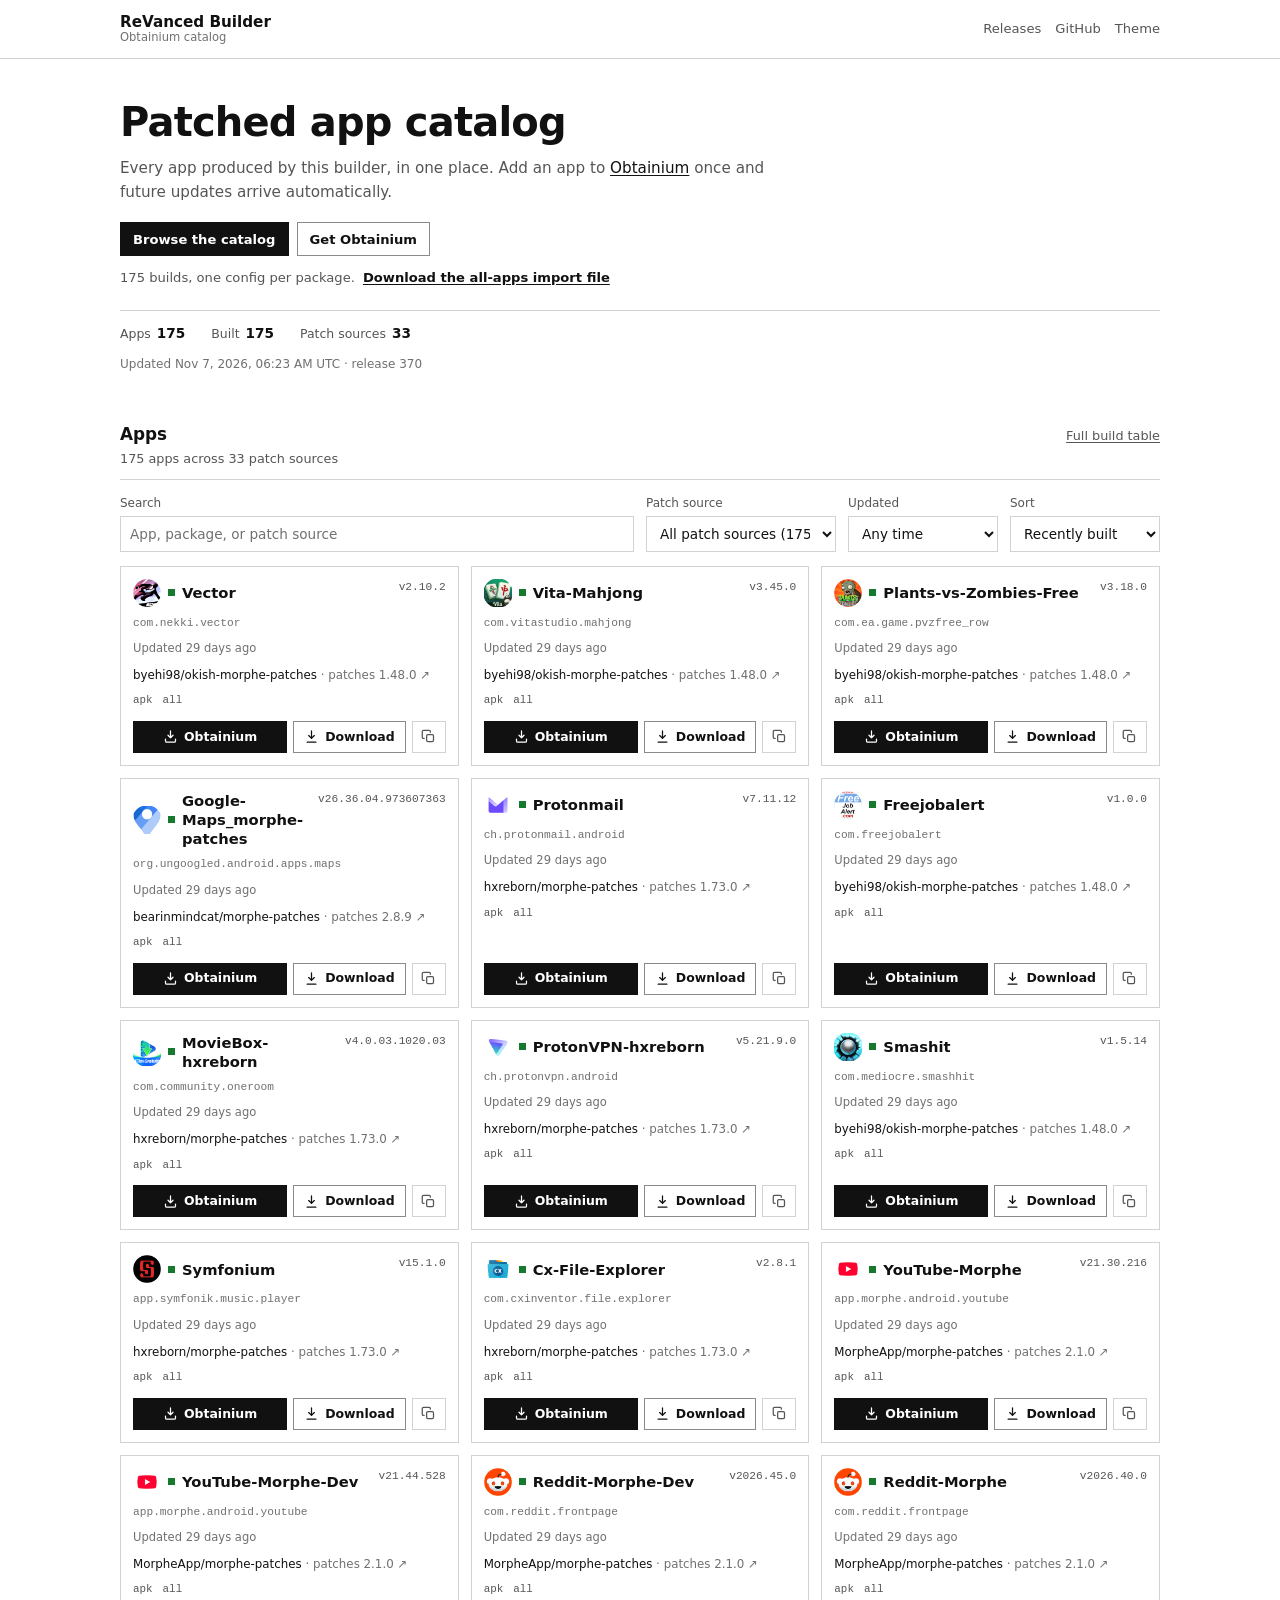
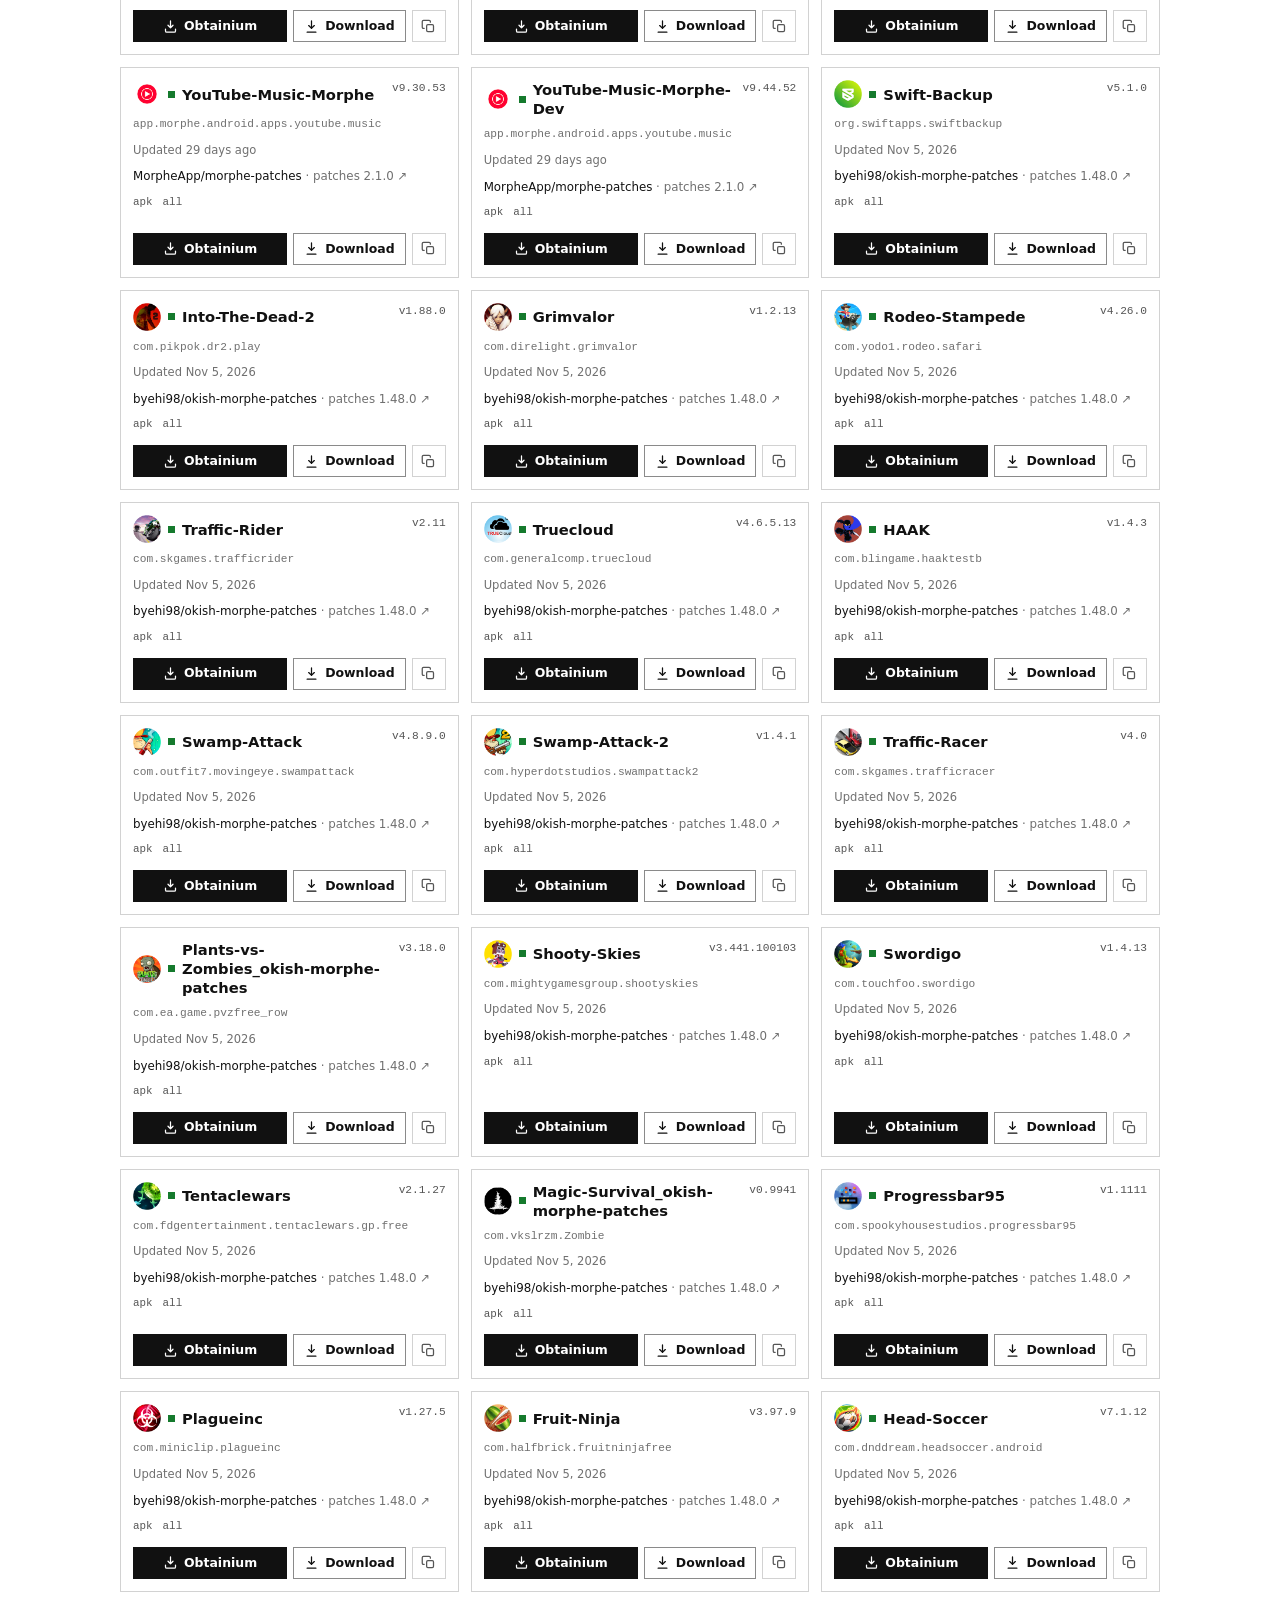
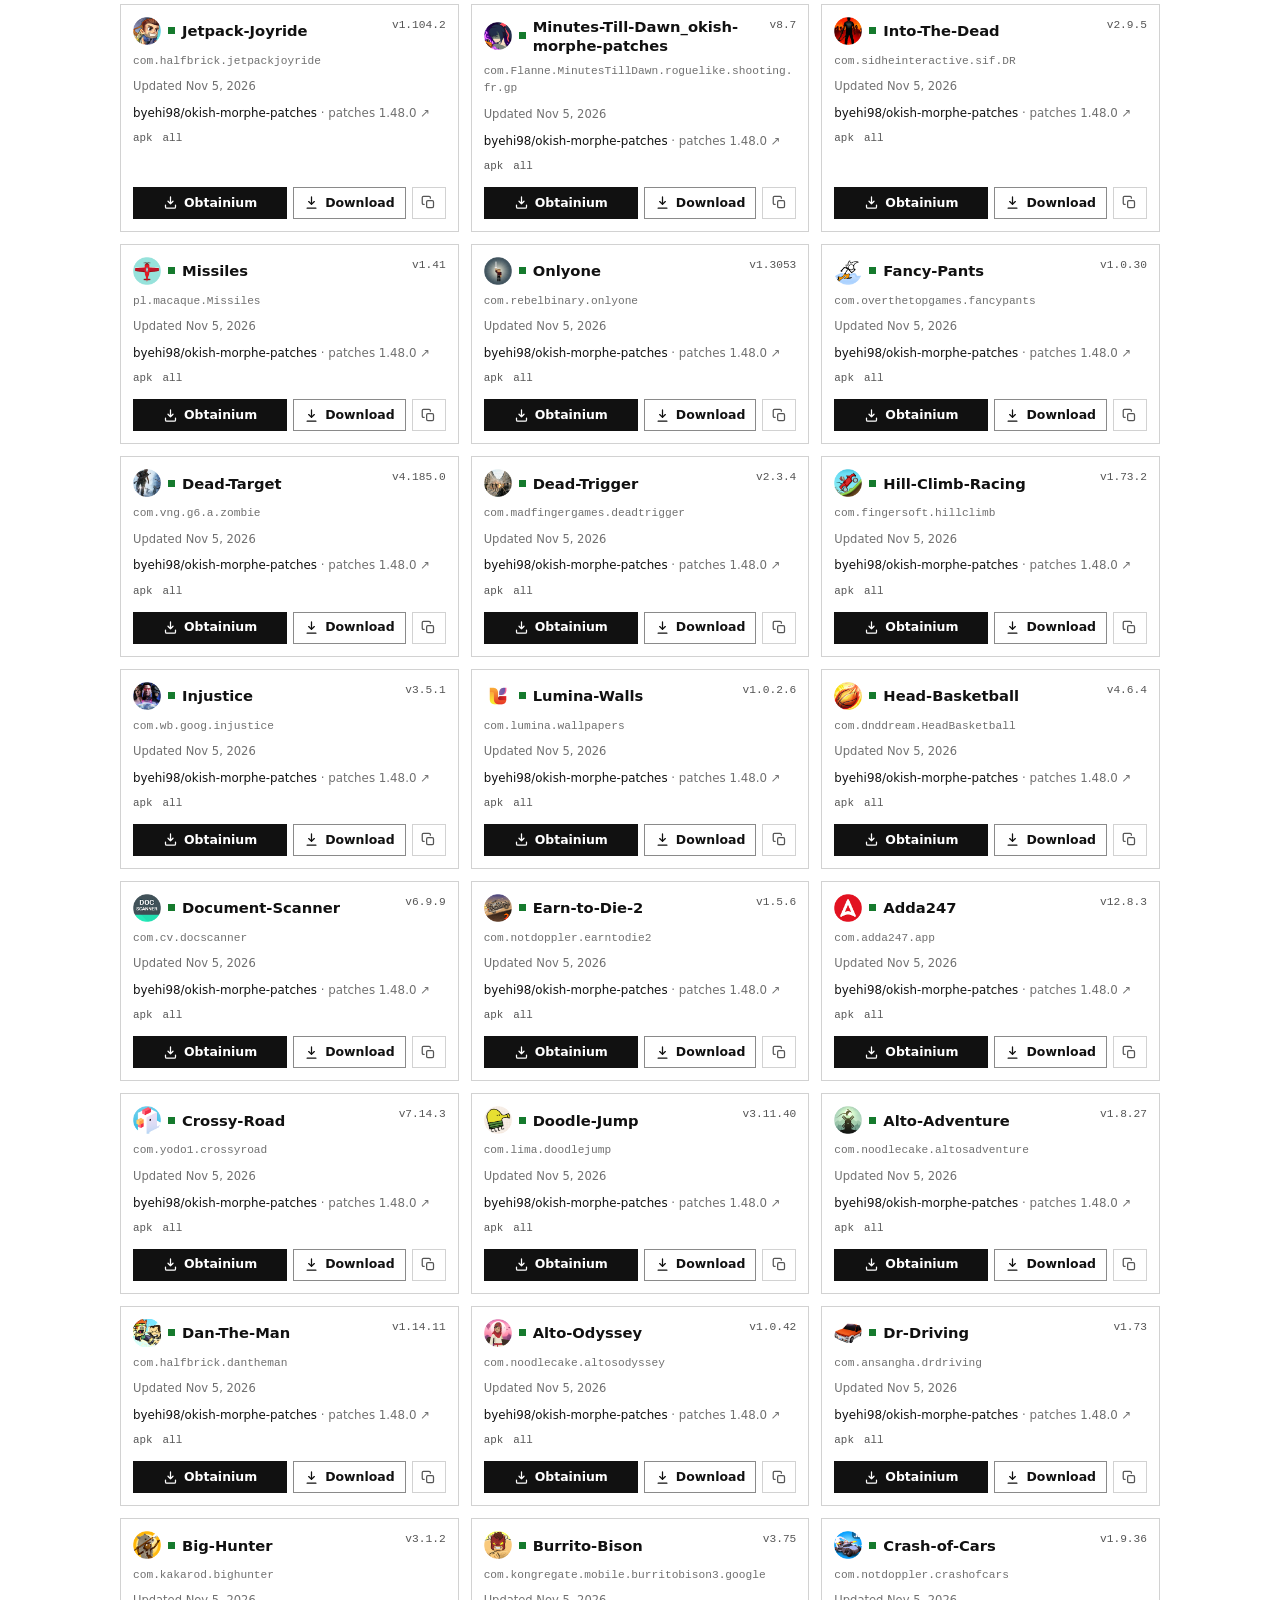
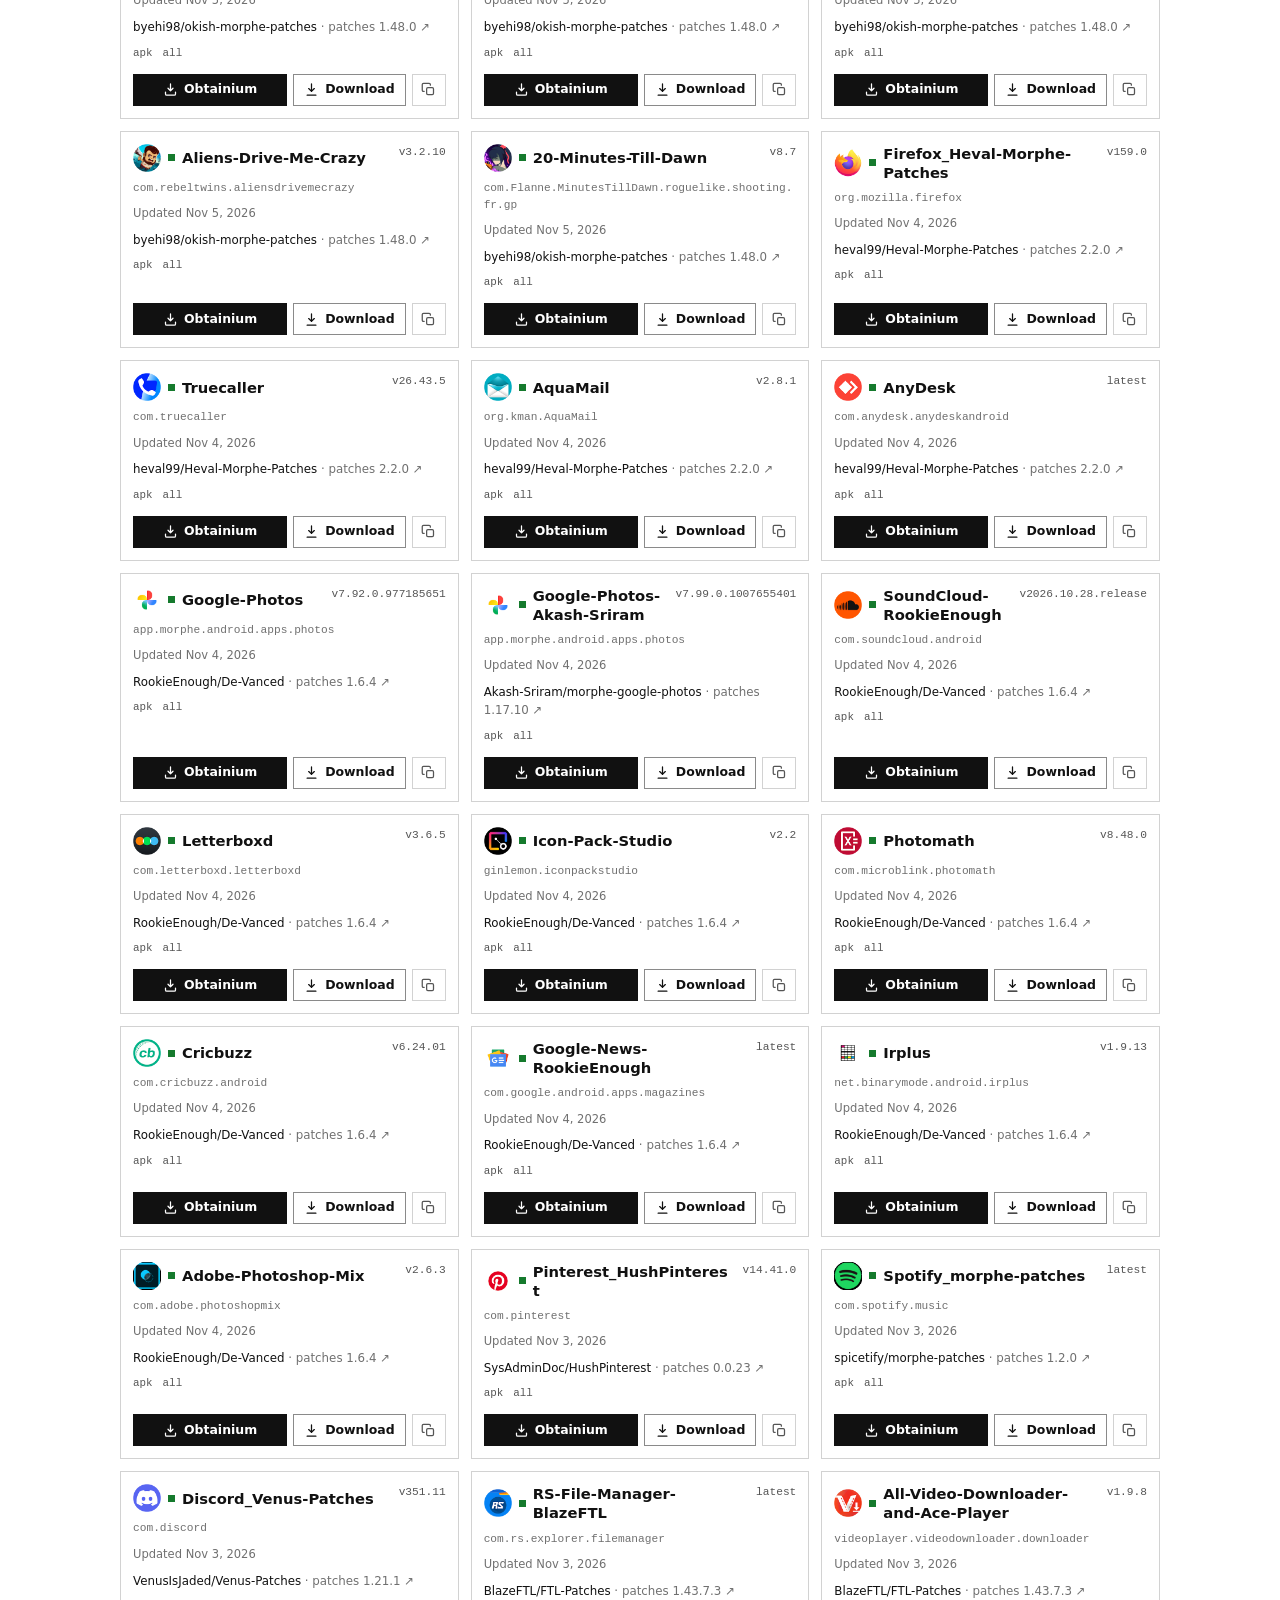
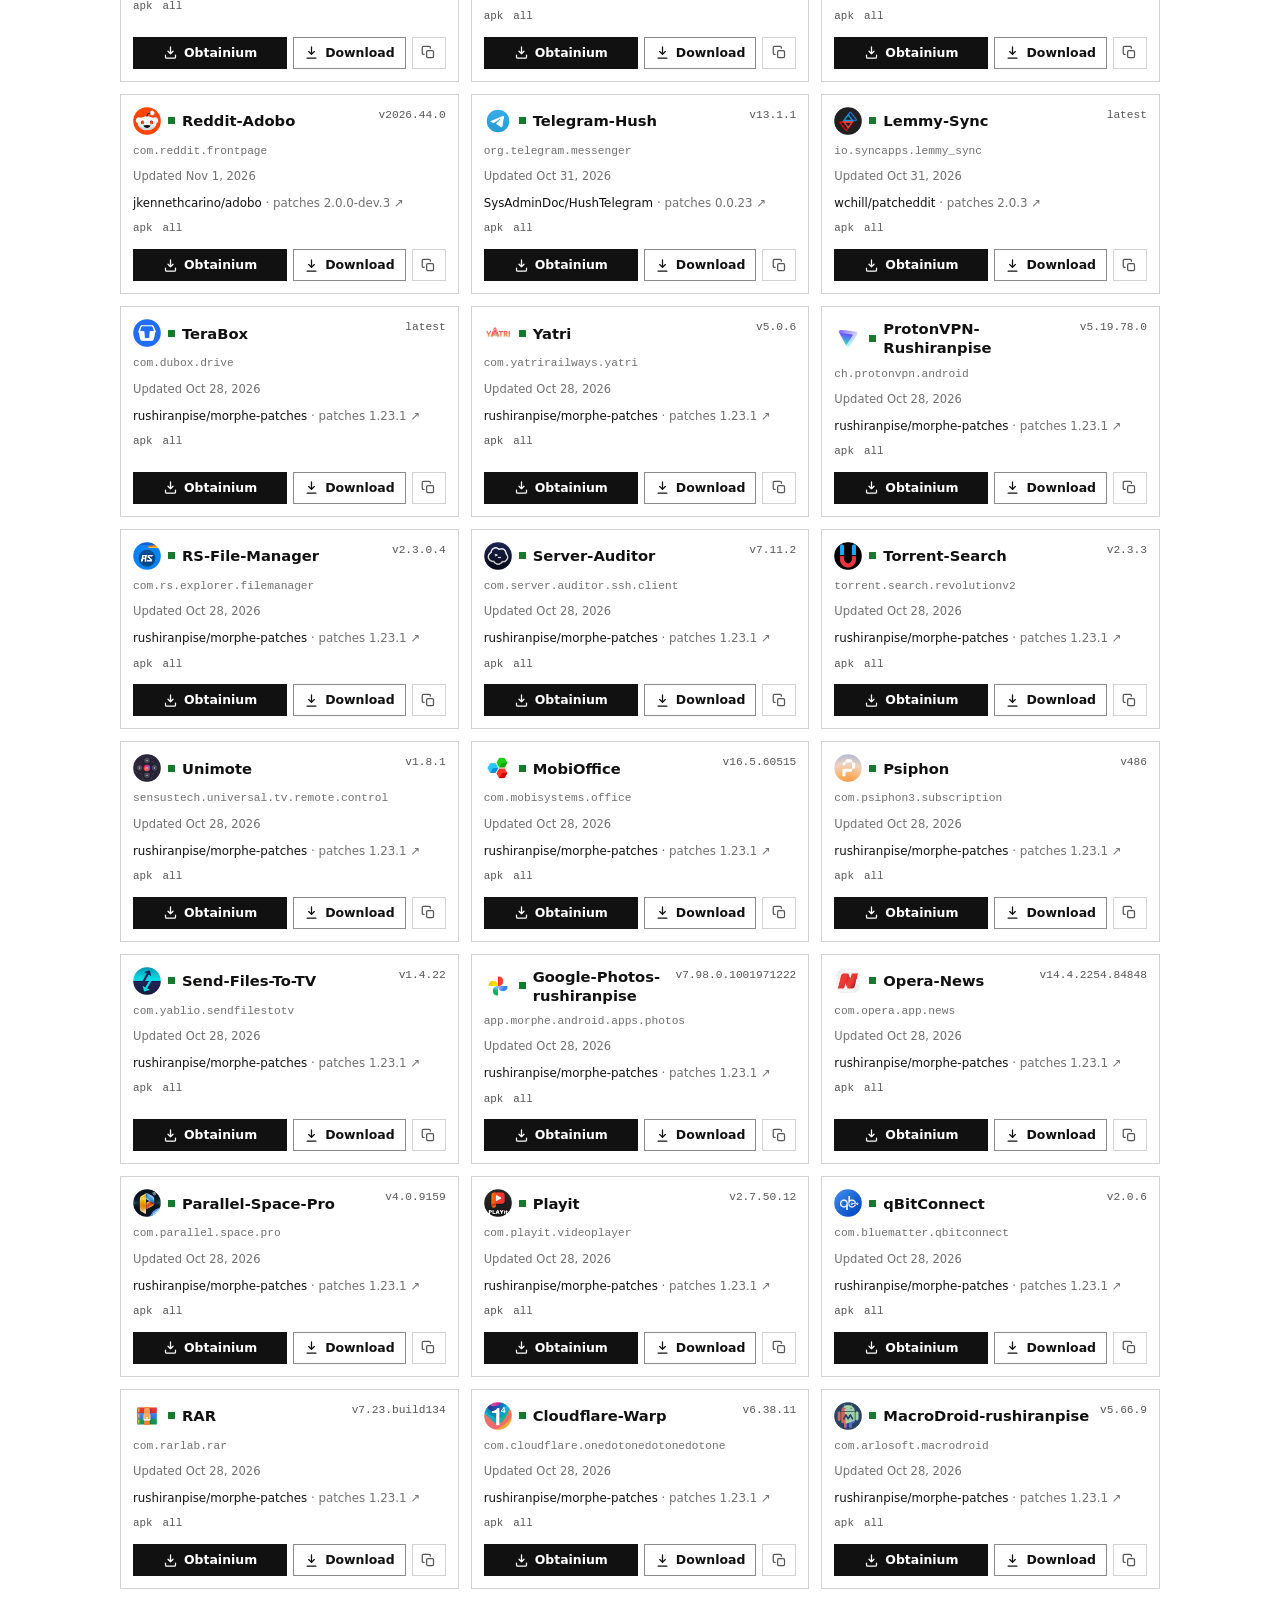
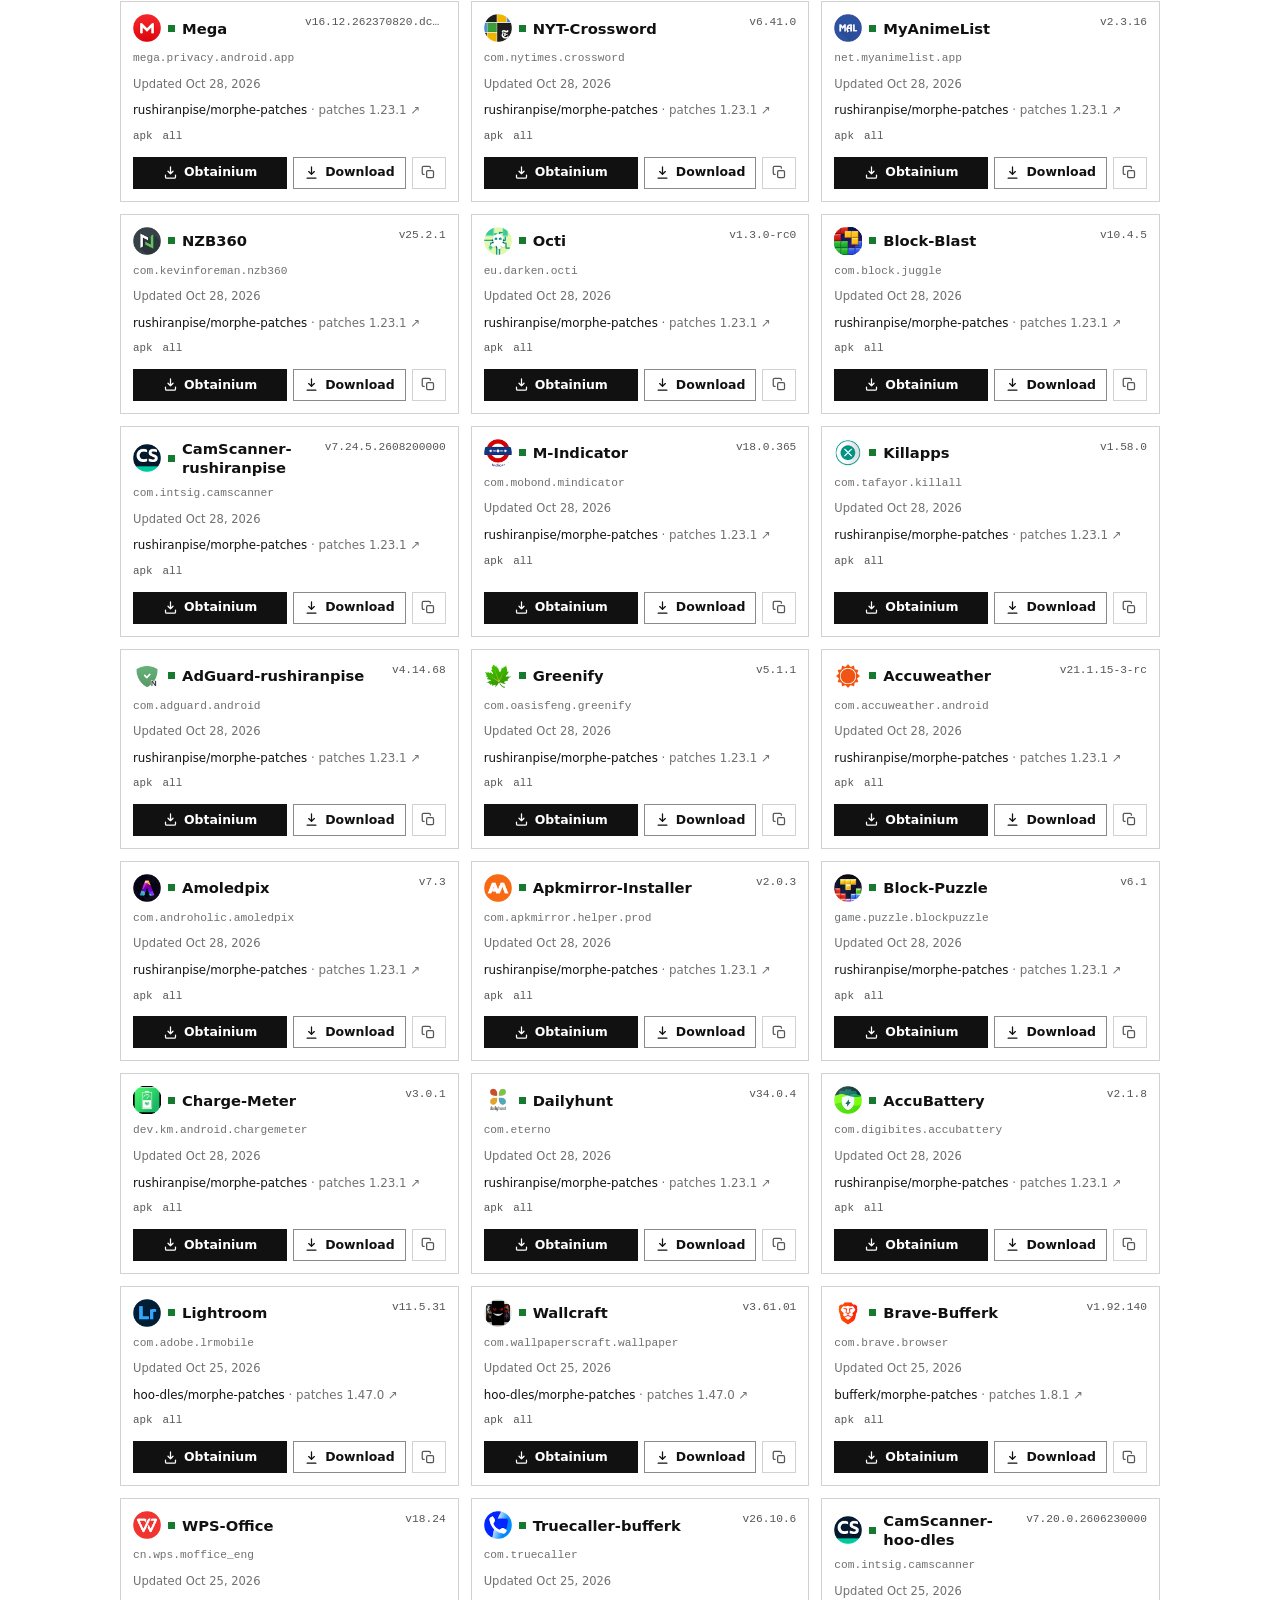
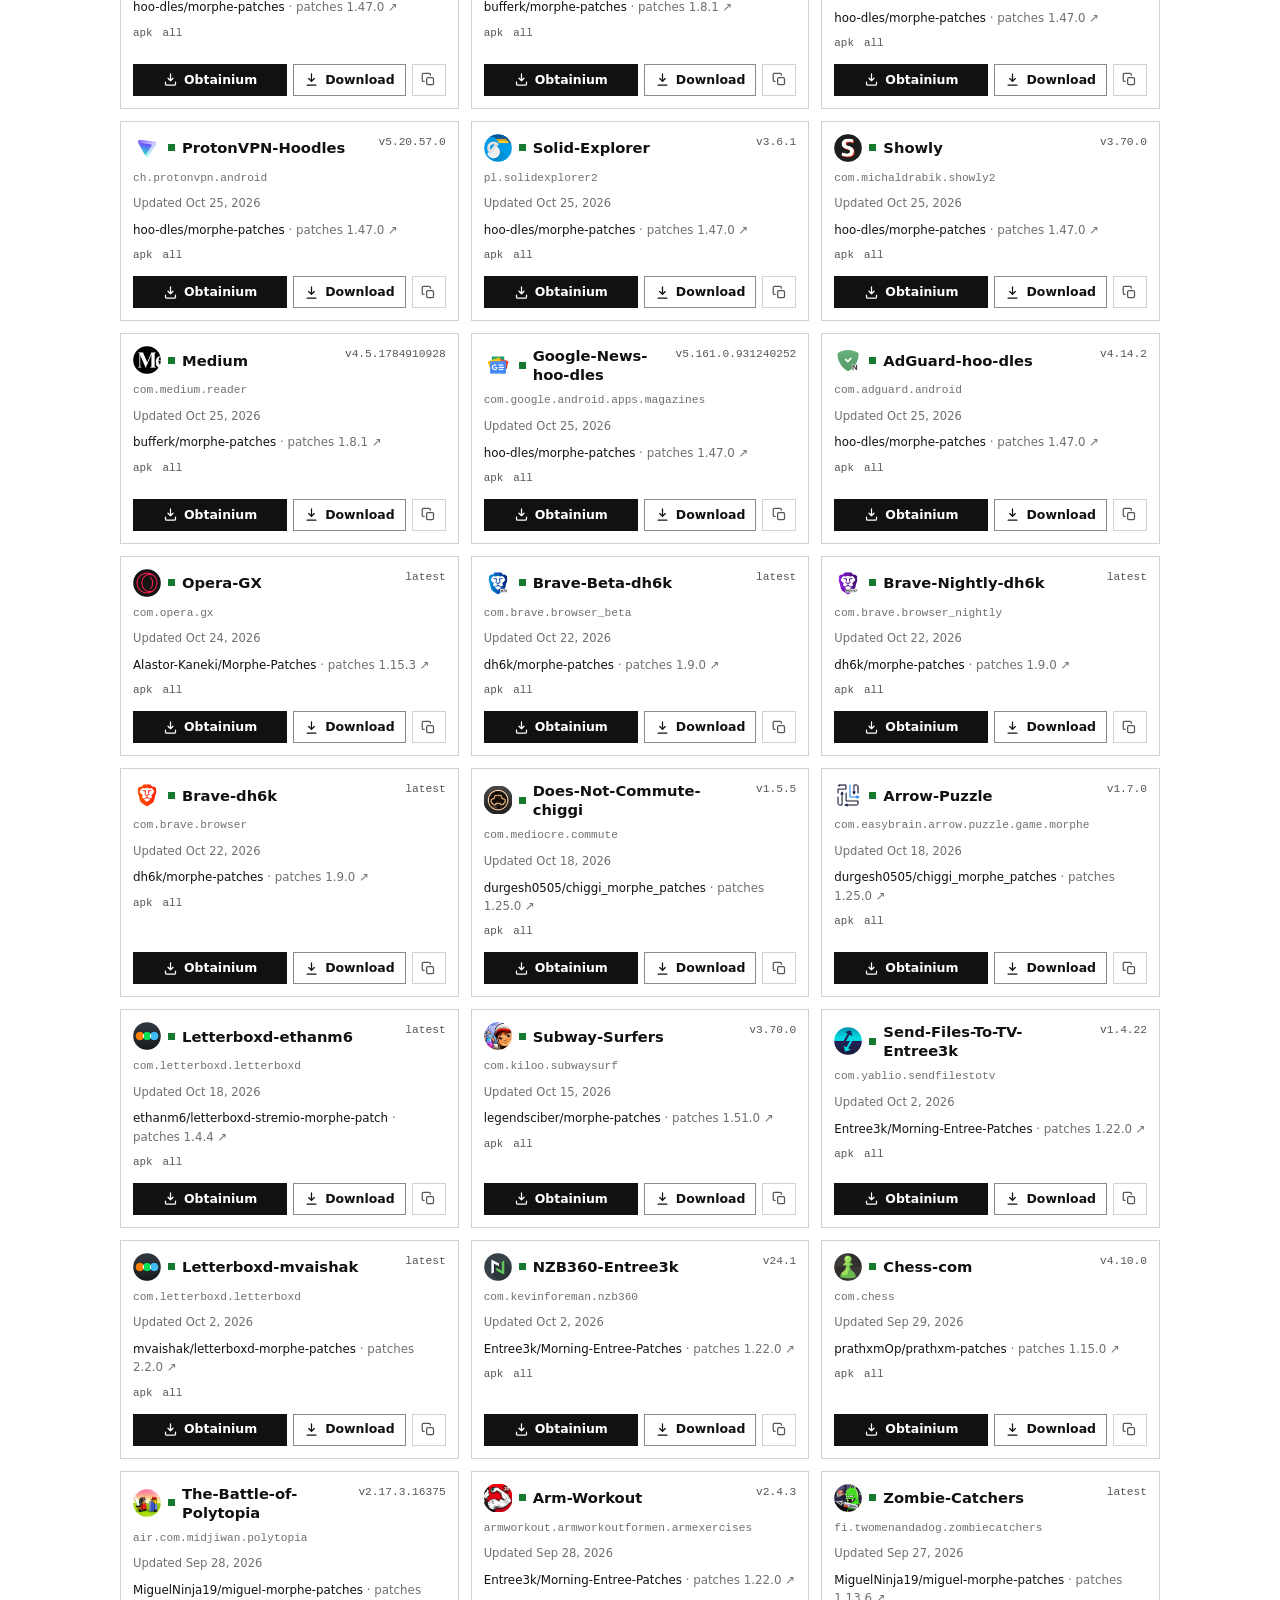
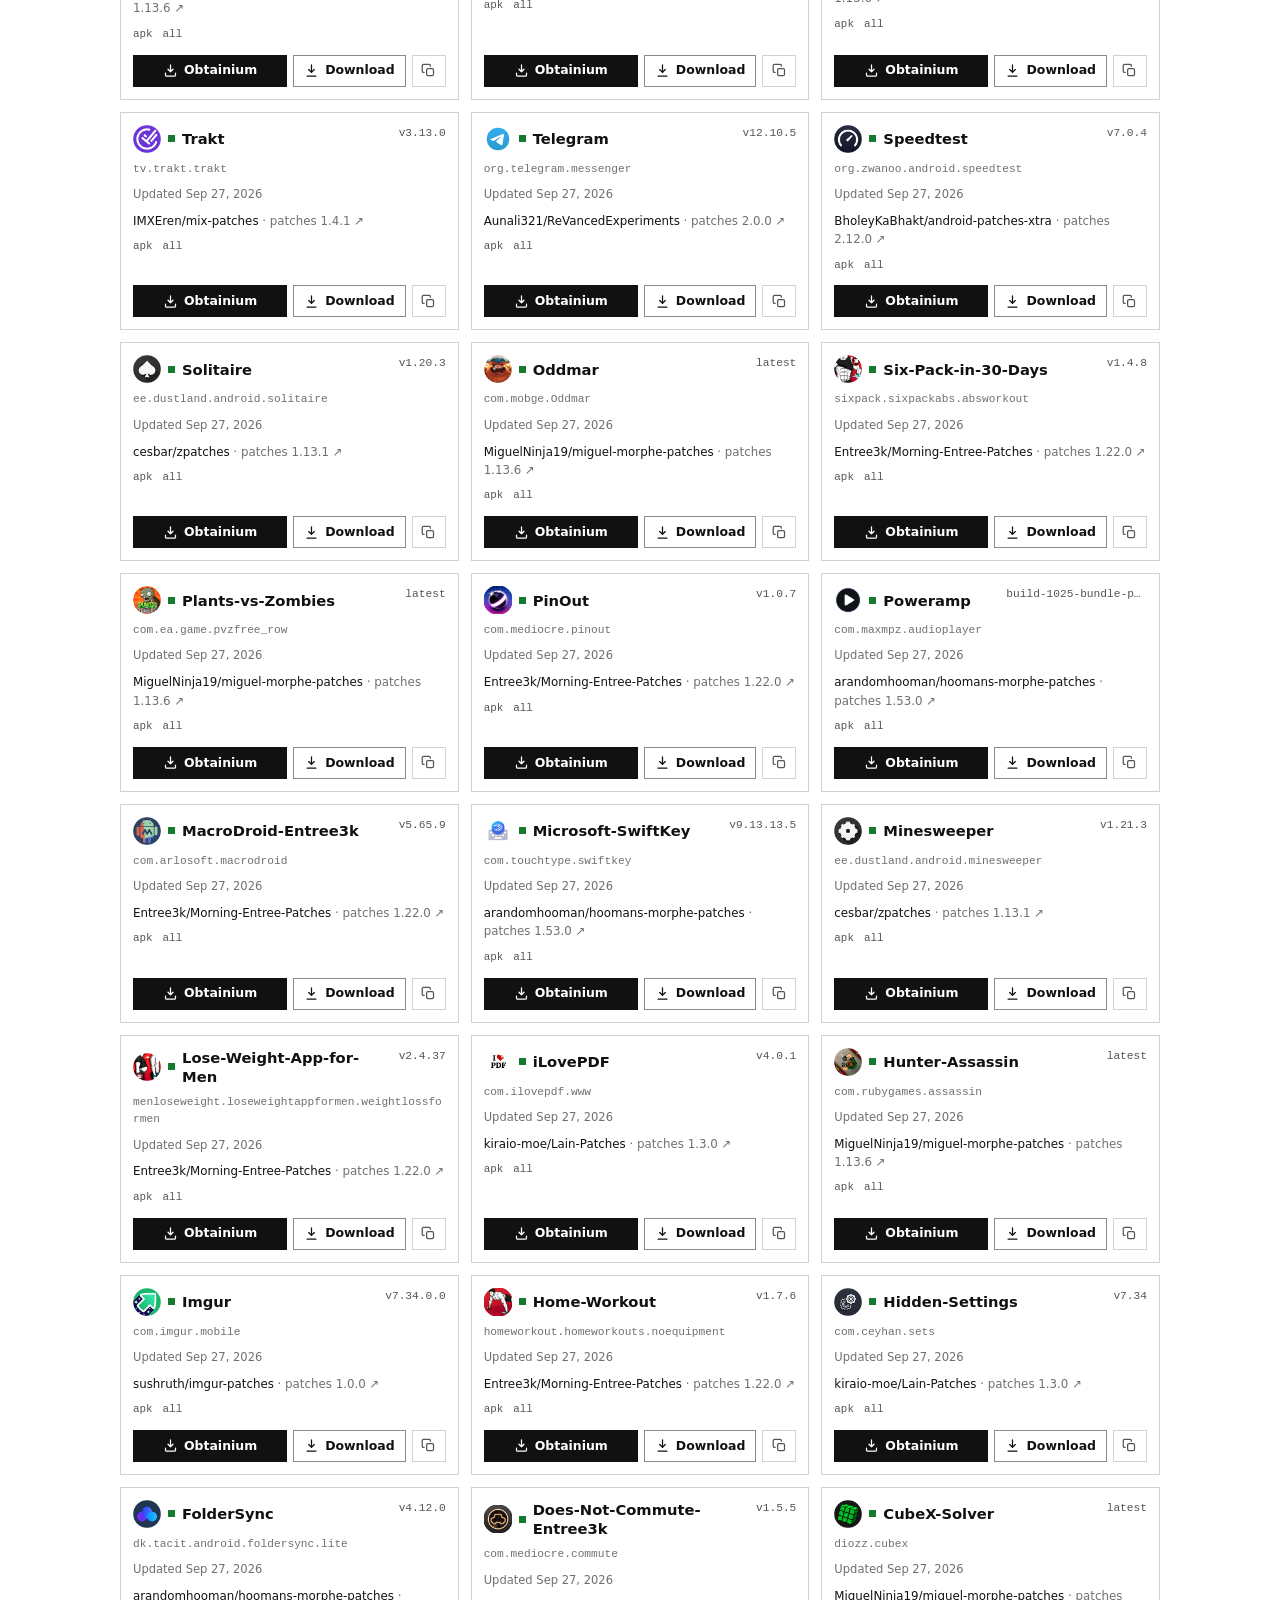
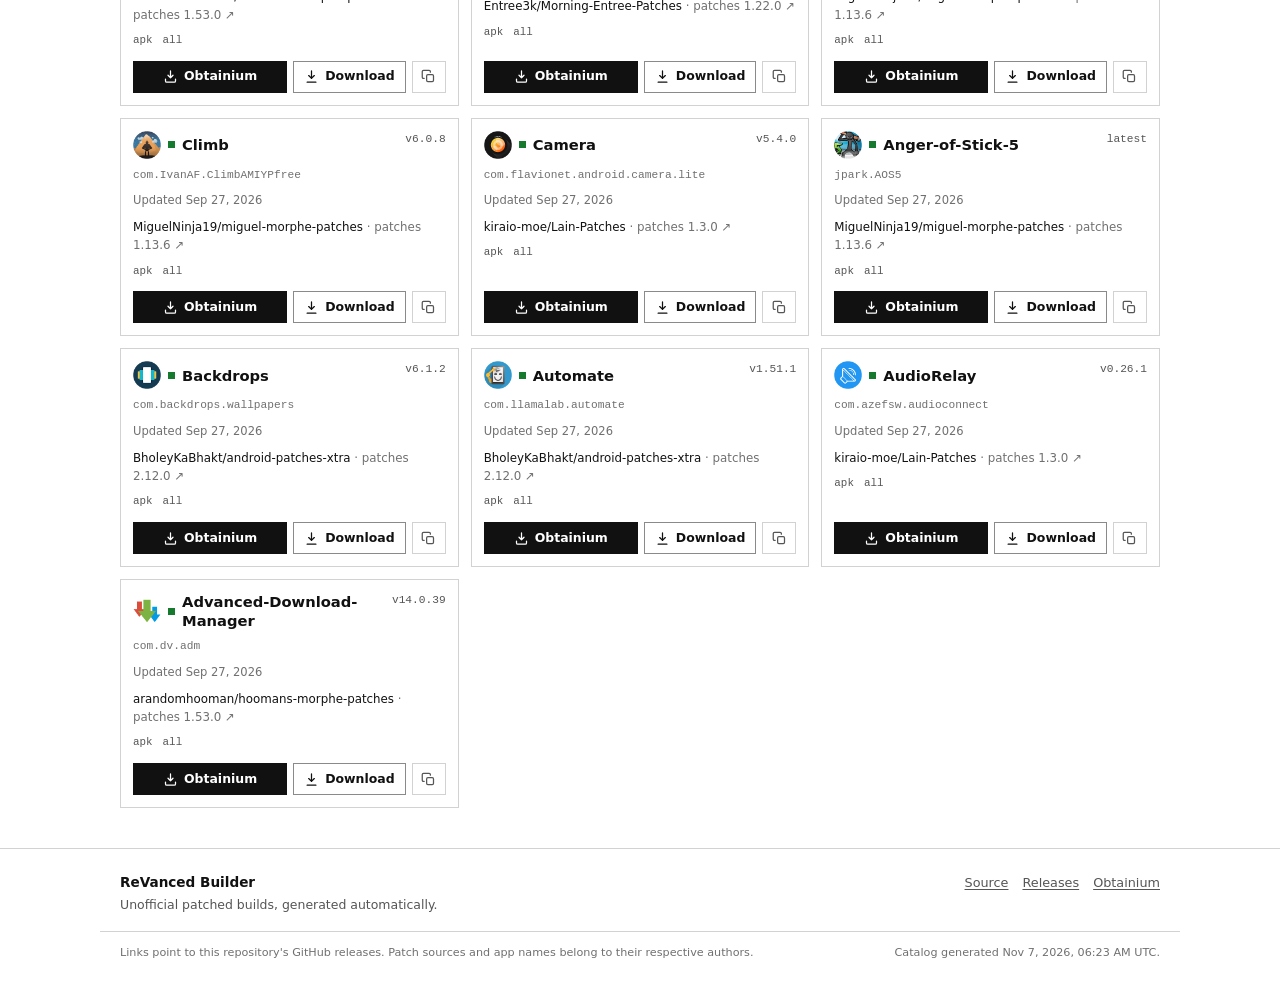
==== commit 36f27ea3: "Enhance web UI with update filters and visit tracking - recommended first batch" ====
--- a/site/index.html
+++ b/site/index.html
@@ -84,7 +84,7 @@
         <div class="filter">
           <label for="searchInput">Search</label>
           <div class="search-control">
-            <input id="searchInput" type="search" placeholder="App, package, or patch source" autocomplete="off" spellcheck="false">
+            <input id="searchInput" type="search" placeholder="App, package, or patch source" autocomplete="off" spellcheck="false" aria-keyshortcuts="/">
             <button class="clear-btn" id="searchClear" type="button" aria-label="Clear search" hidden>Clear</button>
           </div>
         </div>
@@ -93,6 +93,16 @@
           <label for="sourceFilter">Patch source</label>
           <select id="sourceFilter">
             <option value="all">All patch sources</option>
+          </select>
+        </div>
+
+        <div class="filter">
+          <label for="updateFilter">Updated</label>
+          <select id="updateFilter">
+            <option value="any">Any time</option>
+            <option value="7d">Last 7 days</option>
+            <option value="30d">Last 30 days</option>
+            <option value="new">New since last visit</option>
           </select>
         </div>
 
--- a/site/style.css
+++ b/site/style.css
@@ -352,7 +352,7 @@
 
 .search-row {
   display: grid;
-  grid-template-columns: minmax(0, 1fr) 210px 170px;
+  grid-template-columns: minmax(0, 1fr) 190px 150px 150px;
   gap: 12px;
   margin-top: 14px;
 }
@@ -497,10 +497,30 @@
 }
 
 .package {
+  align-self: flex-start;
+  padding: 0;
+  border: 0;
+  background: none;
   color: var(--faint);
   font-family: var(--mono);
   font-size: 0.7rem;
+  text-align: left;
   overflow-wrap: anywhere;
+}
+
+.package:hover {
+  color: var(--text);
+  text-decoration: underline;
+}
+
+.card-meta {
+  color: var(--faint);
+  font-size: 0.72rem;
+}
+
+.new-marker {
+  color: var(--green);
+  font-weight: 650;
 }
 
 .badges {
@@ -519,10 +539,30 @@
 }
 
 .badge.source {
-  color: var(--text);
-}
-
-.badge.source:hover {
+  display: inline;
+  color: var(--text);
+}
+
+.source-filter {
+  padding: 0;
+  border: 0;
+  background: none;
+  color: inherit;
+  font: inherit;
+  text-align: left;
+}
+
+.source-filter:hover {
+  text-decoration: underline;
+}
+
+.source-link {
+  color: var(--faint);
+  text-decoration: none;
+}
+
+.source-link:hover {
+  color: var(--text);
   text-decoration: underline;
 }
 
@@ -730,6 +770,17 @@
 /* responsive                                                                 */
 /* ------------------------------------------------------------------------- */
 
+@media (max-width: 920px) {
+  .search-row {
+    grid-template-columns: 1fr 1fr;
+  }
+
+  .search-row .filter:first-child,
+  .search-row .filter:last-child {
+    grid-column: 1 / -1;
+  }
+}
+
 @media (max-width: 760px) {
   .container {
     padding-inline: 14px;
